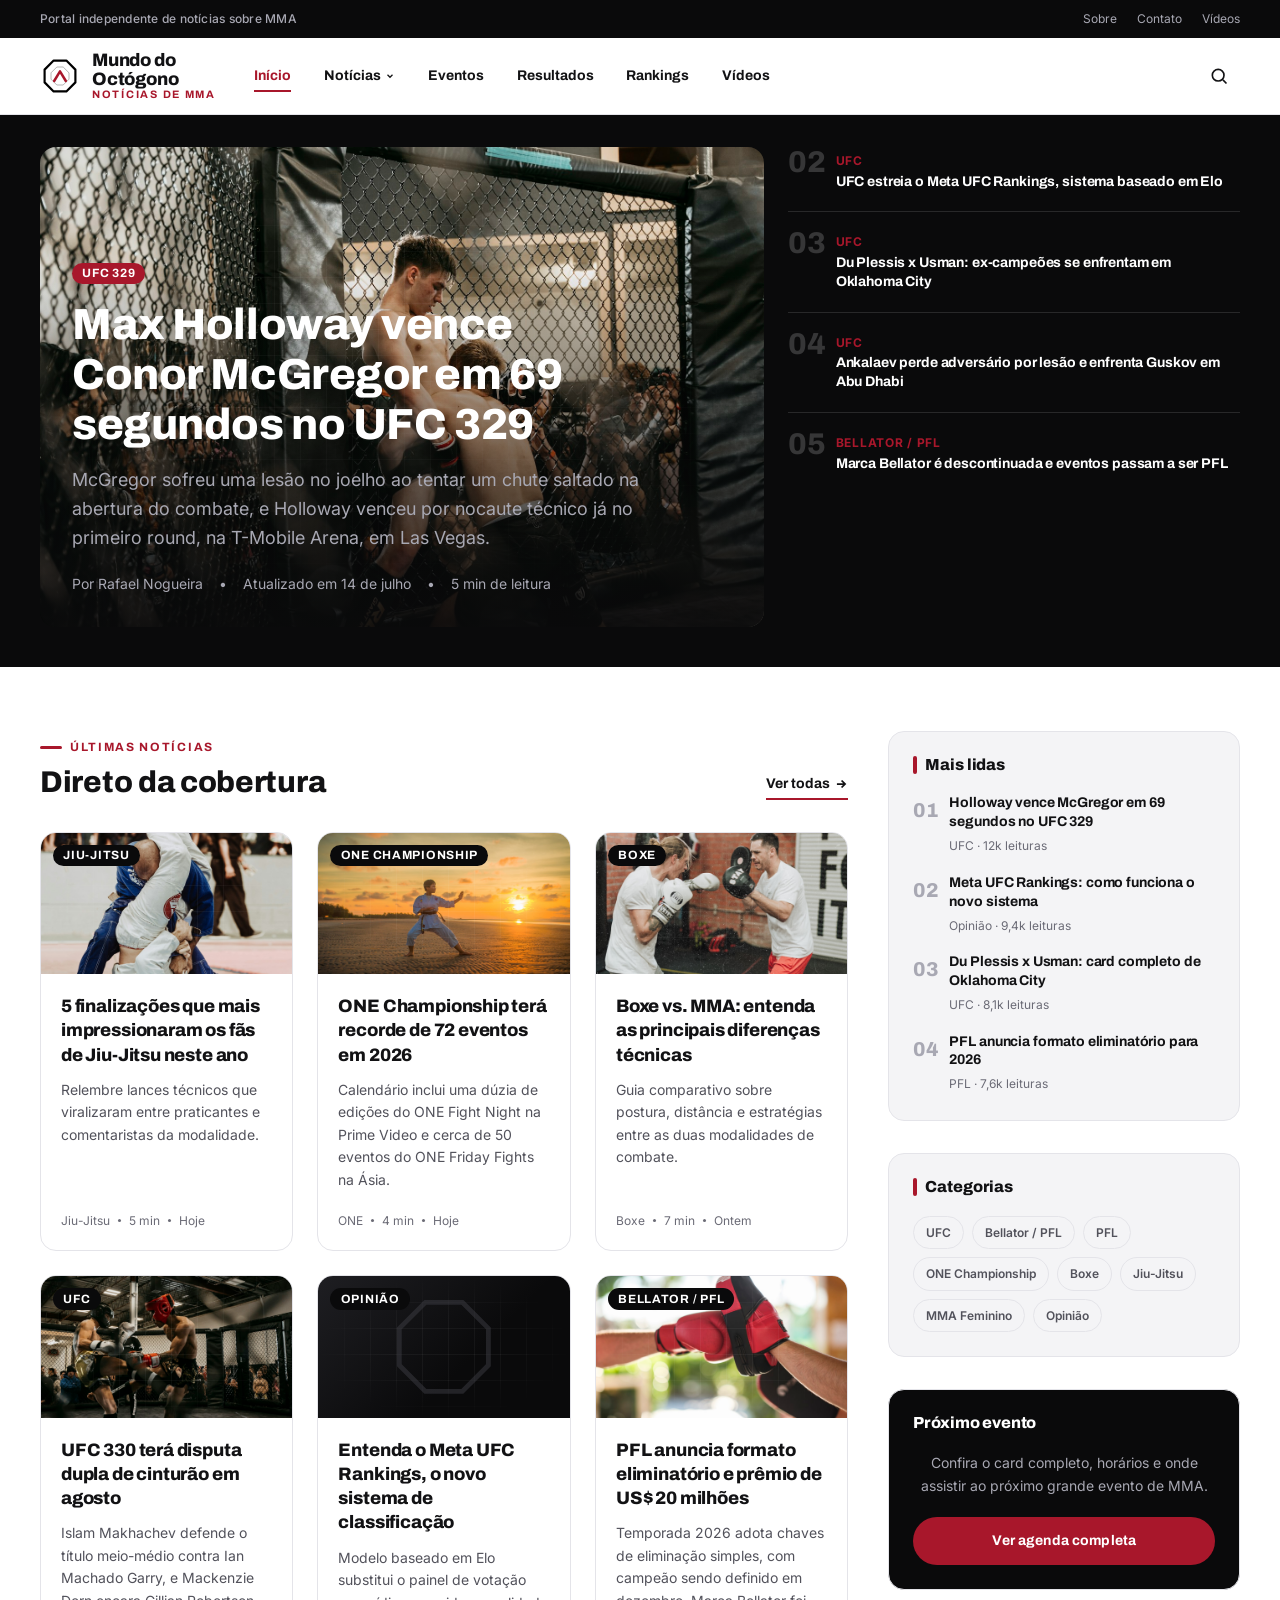
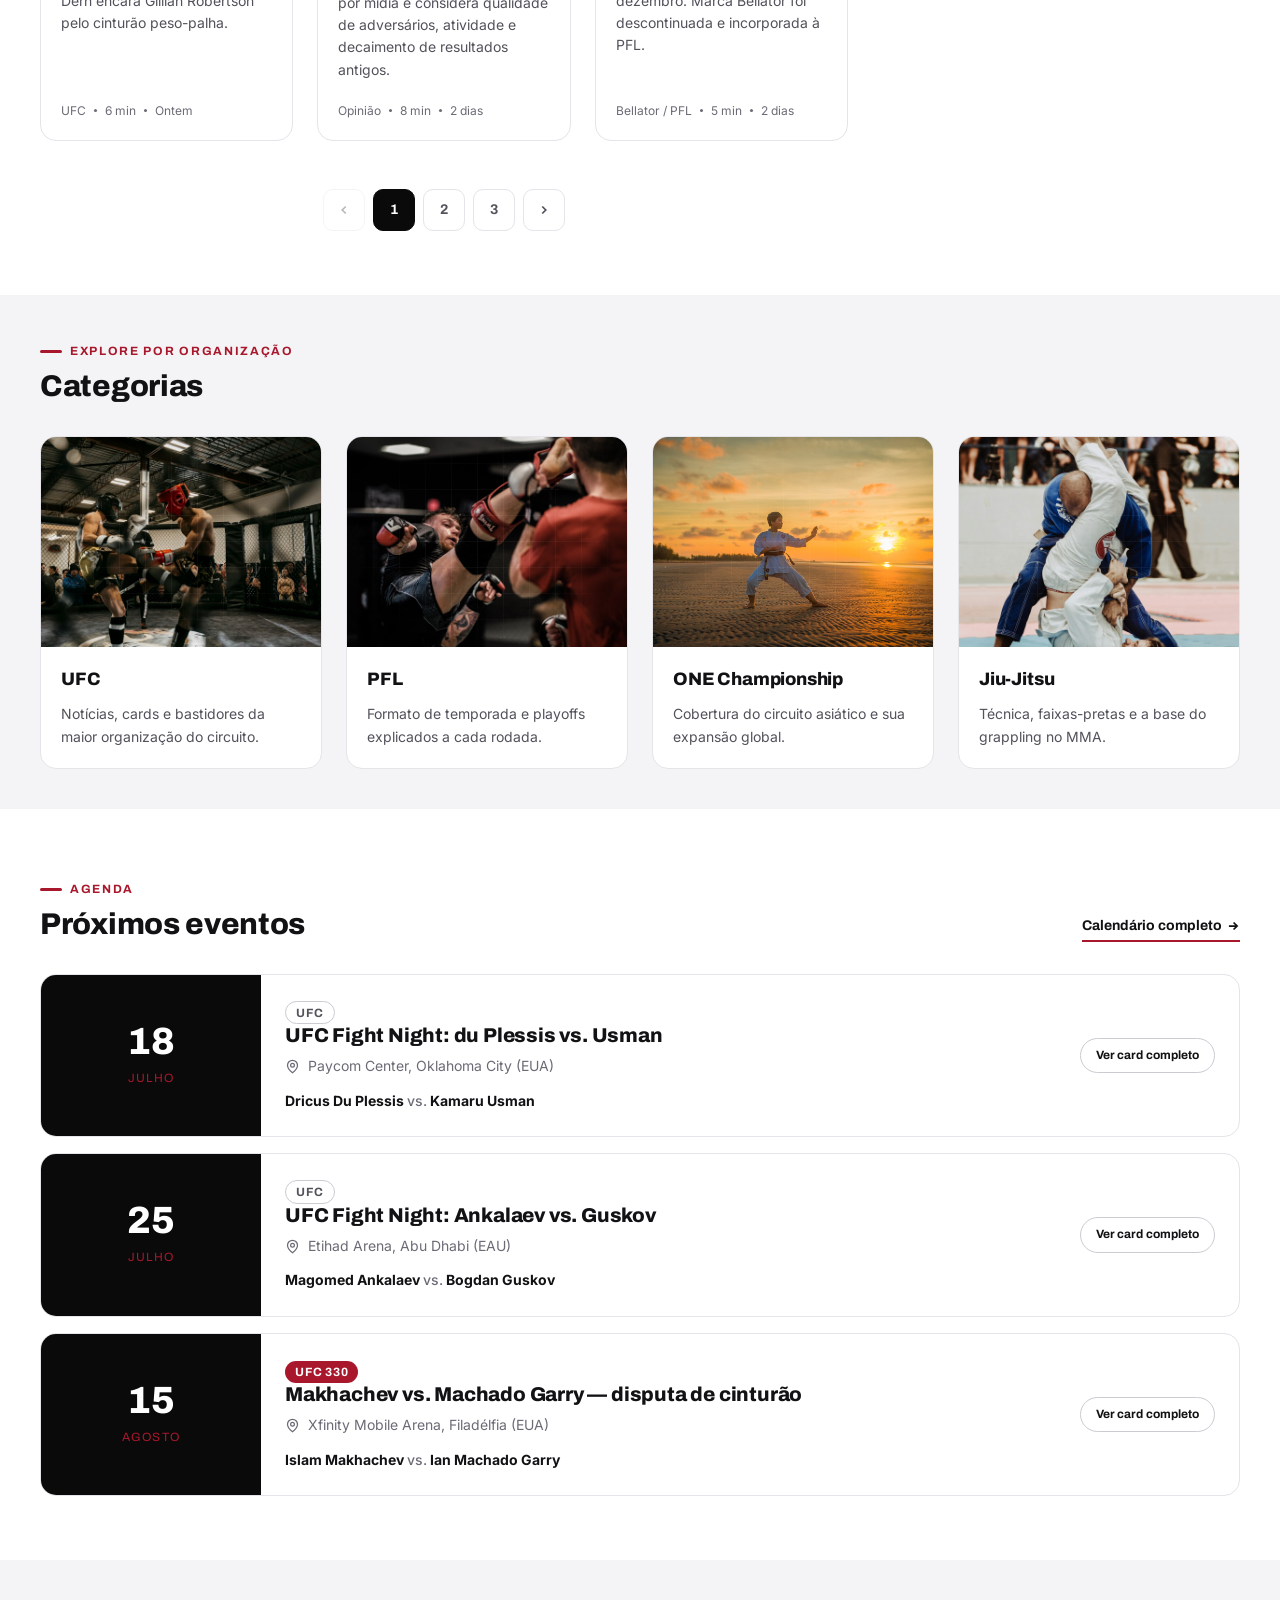
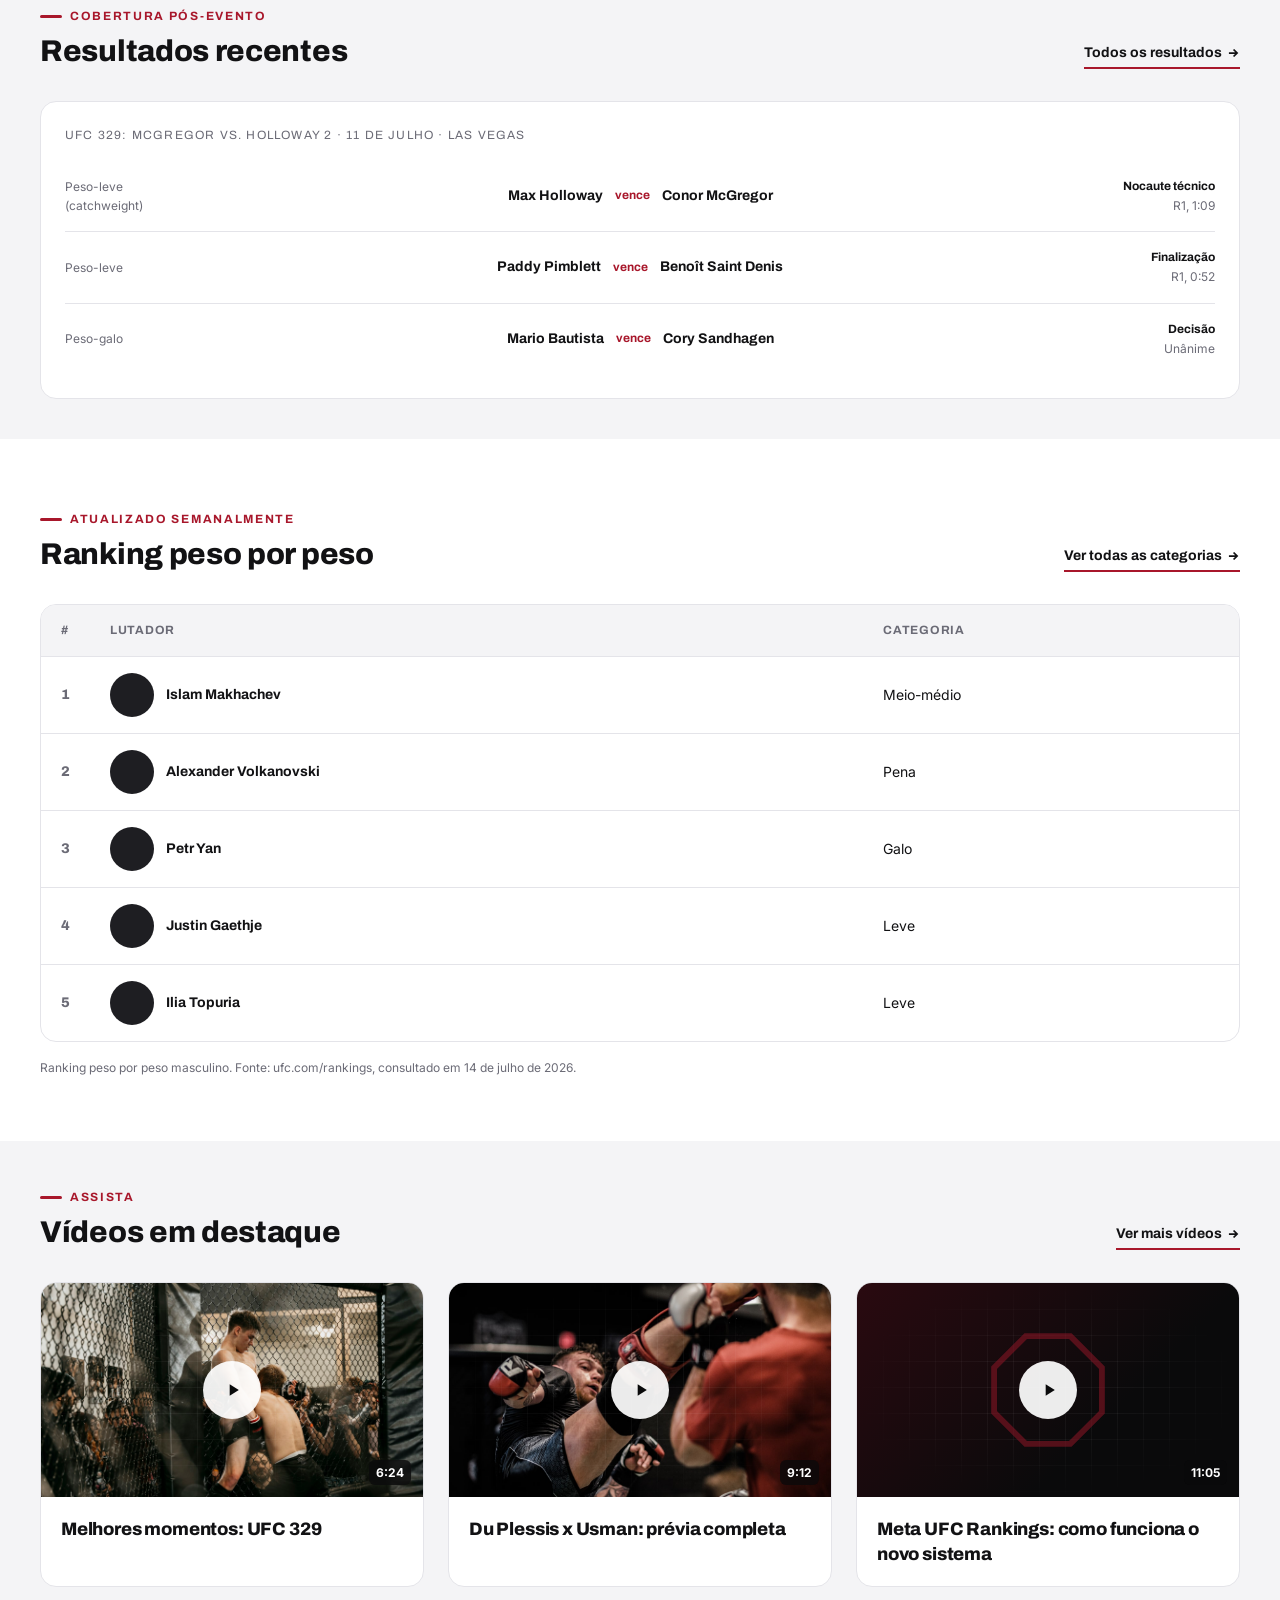
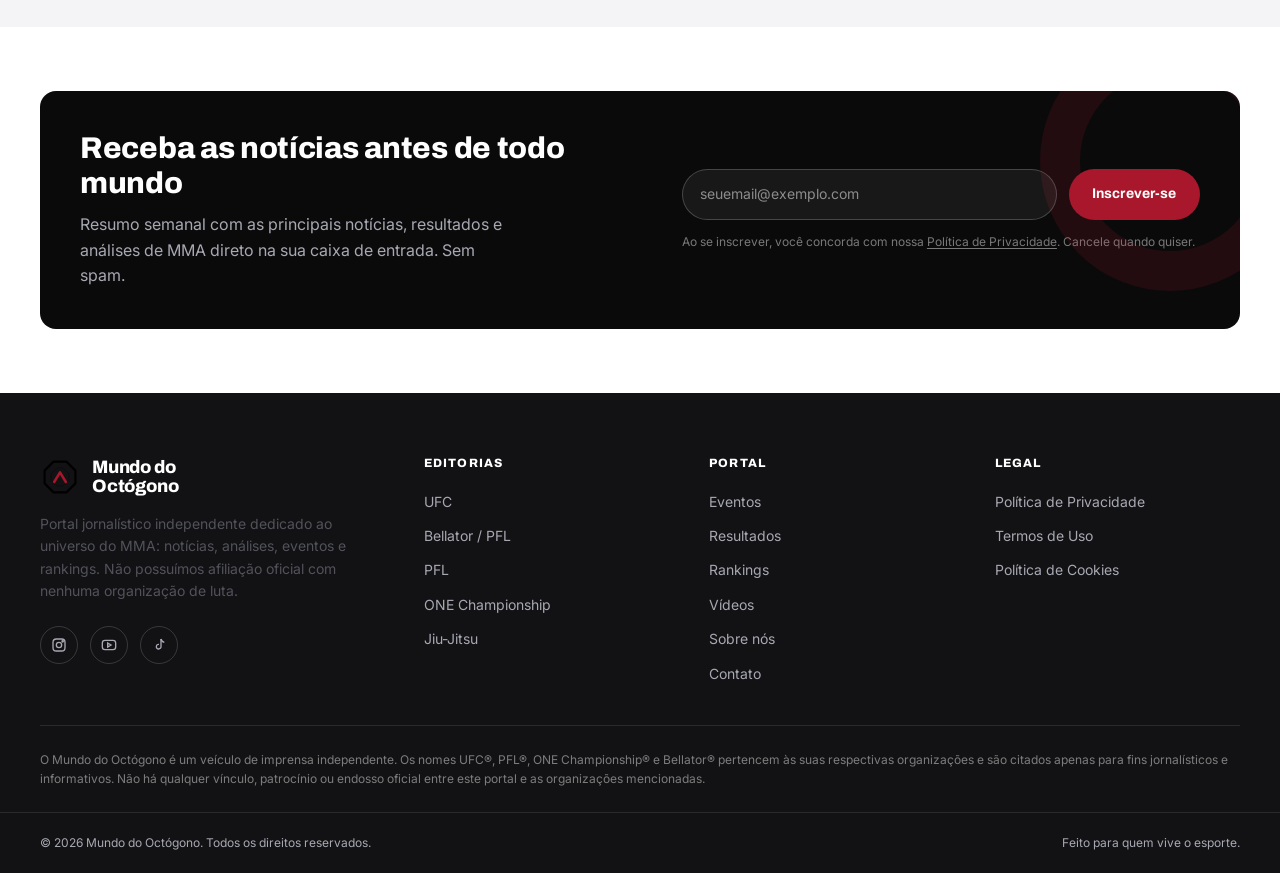
==== index.html @ e02e651d "Publica Mundo do Octogono" ====
<!DOCTYPE html>
<html lang="pt-BR">
<head>
  <meta charset="UTF-8" />
  <meta name="viewport" content="width=device-width, initial-scale=1, viewport-fit=cover" />
  <title>Mundo do Octógono — Notícias, Eventos e Rankings de MMA</title>
  <meta name="description" content="Portal independente de notícias sobre MMA: coberturas, análises, eventos, resultados e rankings do UFC, Bellator, PFL, ONE Championship e mais. Sem afiliação oficial." />
  <link rel="canonical" href="https://mundo-do-octogono.vercel.app/" />

  <!-- Open Graph -->
  <meta property="og:type" content="website" />
  <meta property="og:site_name" content="Mundo do Octógono" />
  <meta property="og:title" content="Mundo do Octógono — Notícias, Eventos e Rankings de MMA" />
  <meta property="og:description" content="Portal independente de notícias sobre MMA: coberturas, análises, eventos, resultados e rankings. Sem afiliação oficial com organizações de luta." />
  <meta property="og:url" content="https://mundo-do-octogono.vercel.app/" />
  <meta property="og:image" content="https://mundo-do-octogono.vercel.app/assets/images/hero-mma-cage.jpg" />
  <meta property="og:locale" content="pt_BR" />

  <!-- Twitter Card -->
  <meta name="twitter:card" content="summary_large_image" />
  <meta name="twitter:title" content="Mundo do Octógono — Notícias, Eventos e Rankings de MMA" />
  <meta name="twitter:description" content="Portal independente de notícias sobre MMA. Coberturas, análises, eventos, resultados e rankings." />
  <meta name="twitter:image" content="https://mundo-do-octogono.vercel.app/assets/images/hero-mma-cage.jpg" />

  <meta name="robots" content="index, follow" />
  <meta name="theme-color" content="#0a0a0b" />
  <link rel="manifest" href="/manifest.json" />
  <link rel="icon" type="image/svg+xml" href="/assets/icons/favicon.svg" />
  <link rel="alternate" type="application/rss+xml" title="Mundo do Octógono — RSS" href="/rss.xml" />

  <!-- Performance: preconnect / preload -->
  <link rel="preconnect" href="https://fonts.googleapis.com" />
  <link rel="preconnect" href="https://fonts.gstatic.com" crossorigin />
  <link rel="preload" as="style" href="https://fonts.googleapis.com/css2?family=Archivo:wght@700;800&family=Inter:wght@400;500;600;700&display=swap" />
  <link rel="stylesheet" href="https://fonts.googleapis.com/css2?family=Archivo:wght@700;800&family=Inter:wght@400;500;600;700&display=swap" media="print" onload="this.media='all'" />
  <noscript><link rel="stylesheet" href="https://fonts.googleapis.com/css2?family=Archivo:wght@700;800&family=Inter:wght@400;500;600;700&display=swap" /></noscript>
  <link rel="preload" as="image" href="/assets/icons/logo.svg" />
  <link rel="stylesheet" href="/assets/css/main.css" />

  <!-- JSON-LD: Organization -->
  <script type="application/ld+json">
  {
    "@context": "https://schema.org",
    "@type": "Organization",
    "name": "Mundo do Octógono",
    "url": "https://mundo-do-octogono.vercel.app/",
    "logo": "https://mundo-do-octogono.vercel.app/assets/icons/favicon.svg",
    "sameAs": [
      "https://www.instagram.com/",
      "https://www.youtube.com/",
      "https://www.tiktok.com/"
    ],
    "description": "Portal jornalístico independente dedicado a notícias, análises e estatísticas de MMA. Não possui afiliação oficial com UFC, PFL, ONE Championship, Bellator ou outras organizações."
  }
  </script>

  <!-- JSON-LD: WebSite + SearchAction -->
  <script type="application/ld+json">
  {
    "@context": "https://schema.org",
    "@type": "WebSite",
    "name": "Mundo do Octógono",
    "url": "https://mundo-do-octogono.vercel.app/",
    "potentialAction": {
      "@type": "SearchAction",
      "target": "https://mundo-do-octogono.vercel.app/pages/categoria.html?q={search_term_string}",
      "query-input": "required name=search_term_string"
    }
  }
  </script>

  <!-- ====================================================================
       ÁREA DE MARKETING / MENSURAÇÃO — estrutura preparada, sem IDs.
       Descomente e insira o ID correspondente antes de publicar campanhas.
       Ver README.md → seção "Marketing e Mensuração" para instruções.
       ==================================================================== -->

  <!-- Google Tag Manager (inserir o mais alto possível no <head>)
  <script>
    (function (w, d, s, l, i) {
      w[l] = w[l] || [];
      w[l].push({ "gtm.start": new Date().getTime(), event: "gtm.js" });
      var f = d.getElementsByTagName(s)[0], j = d.createElement(s), dl = l != "dataLayer" ? "&l=" + l : "";
      j.async = true;
      j.src = "https://www.googletagmanager.com/gtm.js?id=" + i + dl;
      f.parentNode.insertBefore(j, f);
    })(window, document, "script", "dataLayer", "GTM-XXXXXXX");
  </script>
  -->

  <!-- Google Analytics 4 (gtag.js)
  <script async src="https://www.googletagmanager.com/gtag/js?id=G-XXXXXXXXXX"></script>
  <script>
    window.dataLayer = window.dataLayer || [];
    function gtag() { dataLayer.push(arguments); }
    gtag("js", new Date());
    gtag("config", "G-XXXXXXXXXX");
  </script>
  -->

  <!-- Meta Pixel (Facebook/Instagram Ads)
  <script>
    !function(f,b,e,v,n,t,s){if(f.fbq)return;n=f.fbq=function(){n.callMethod?
    n.callMethod.apply(n,arguments):n.queue.push(arguments)};if(!f._fbq)f._fbq=n;
    n.push=n;n.loaded=!0;n.version='2.0';n.queue=[];t=b.createElement(e);t.async=!0;
    t.src=v;s=b.getElementsByTagName(e)[0];s.parentNode.insertBefore(t,s)}(window,
    document,'script','https://connect.facebook.net/en_US/fbevents.js');
    fbq('init', 'SEU_PIXEL_ID');
    fbq('track', 'PageView');
  </script>
  -->

  <!-- Pinterest Tag
  <script>
    !function(e){if(!window.pintrk){window.pintrk = function () {
    window.pintrk.queue.push(Array.prototype.slice.call(arguments))};var
    n=window.pintrk;n.queue=[],n.version="3.0";var
    t=document.createElement("script");t.async=!0,t.src=e;var
    r=document.getElementsByTagName("script")[0];
    r.parentNode.insertBefore(t,r)}}("https://s.pinimg.com/ct/core.js");
    pintrk('load', 'SEU_TAG_ID');
    pintrk('page');
  </script>
  -->

  <!-- Snap Pixel
  <script>
    (function(e,t,n){if(e.snaptr)return;var a=e.snaptr=function()
    {a.handleRequest?a.handleRequest.apply(a,arguments):a.queue.push(arguments)};
    a.queue=[];var s='script';var r=t.createElement(s);r.async=!0;
    r.src=n;var u=t.getElementsByTagName(s)[0];
    u.parentNode.insertBefore(r,u);})(window,document,
    'https://sc-static.net/scevent.min.js');
    snaptr('init', 'SEU_PIXEL_ID');
    snaptr('track', 'PAGE_VIEW');
  </script>
  -->

  <!-- Microsoft Clarity
  <script>
    (function(c,l,a,r,i,t,y){
      c[a]=c[a]||function(){(c[a].q=c[a].q||[]).push(arguments)};
      t=l.createElement(r);t.async=1;t.src="https://www.clarity.ms/tag/"+i;
      y=l.getElementsByTagName(r)[0];y.parentNode.insertBefore(t,y);
    })(window, document, "clarity", "script", "SEU_CLARITY_ID");
  </script>
  -->

  <!-- UTMify (captura e persistência de UTMs entre páginas/checkout)
  <script src="https://cdn.utmify.com.br/scripts/utms/latest.js" data-utmify-prevent-xcod-sck async defer></script>
  -->
</head>
<body>
  <!-- Google Tag Manager (noscript) — inserir logo após a abertura do <body>
  <noscript><iframe src="https://www.googletagmanager.com/ns.html?id=GTM-XXXXXXX"
  height="0" width="0" style="display:none;visibility:hidden"></iframe></noscript>
  -->
  <a href="#conteudo-principal" class="skip-link">Pular para o conteúdo</a>

  <!-- =================== HEADER =================== -->
  <header>
    <div class="topbar">
      <div class="container topbar-inner">
        <span class="topbar-date" data-current-date>Portal independente de notícias sobre MMA</span>
        <nav class="topbar-links" aria-label="Links institucionais">
          <a href="/pages/sobre.html">Sobre</a>
          <a href="/pages/contato.html">Contato</a>
          <a href="/pages/videos.html">Vídeos</a>
        </nav>
      </div>
    </div>

    <div class="navbar">
      <div class="container navbar-inner">
        <a href="/" class="brand" aria-label="Mundo do Octógono — página inicial">
          <img src="/assets/icons/logo.svg" alt="" class="brand-logo" width="40" height="40" />
          <span class="brand-name">Mundo do<br />Octógono<span>Notícias de MMA</span></span>
        </a>

        <nav id="nav-primary" class="nav-primary" aria-label="Navegação principal">
          <div class="nav-item">
            <a href="/" class="nav-link" aria-current="page">Início</a>
          </div>

          <div class="nav-item">
            <button type="button" class="nav-link" aria-haspopup="true" aria-expanded="false">
              Notícias
              <svg class="chev" viewBox="0 0 24 24" fill="none" stroke="currentColor" stroke-width="3"><path d="m6 9 6 6 6-6"/></svg>
            </button>
            <div class="mega-menu" role="menu">
              <span class="mega-menu-title">Organizações</span>
              <a href="/pages/categoria.html?cat=ufc" role="menuitem">UFC</a>
              <a href="/pages/categoria.html?cat=bellator" role="menuitem">Bellator / PFL</a>
              <a href="/pages/categoria.html?cat=pfl" role="menuitem">PFL</a>
              <a href="/pages/categoria.html?cat=one" role="menuitem">ONE Championship</a>
              <a href="/pages/categoria.html?cat=boxe" role="menuitem">Boxe</a>
              <a href="/pages/categoria.html?cat=jiujitsu" role="menuitem">Jiu-Jitsu</a>
              <a href="/pages/categoria.html?cat=entrevistas" role="menuitem">Entrevistas</a>
              <a href="/pages/categoria.html?cat=opiniao" role="menuitem">Opinião &amp; Análise</a>
              <a href="/pages/categoria.html?cat=feminino" role="menuitem">MMA Feminino</a>
            </div>
          </div>

          <div class="nav-item">
            <a href="/pages/eventos.html" class="nav-link">Eventos</a>
          </div>
          <div class="nav-item">
            <a href="/pages/resultados.html" class="nav-link">Resultados</a>
          </div>
          <div class="nav-item">
            <a href="/pages/rankings.html" class="nav-link">Rankings</a>
          </div>
          <div class="nav-item">
            <a href="/pages/videos.html" class="nav-link">Vídeos</a>
          </div>
          <div class="nav-item hide-desktop">
            <a href="/pages/sobre.html" class="nav-link">Sobre</a>
          </div>
          <div class="nav-item hide-desktop">
            <a href="/pages/contato.html" class="nav-link">Contato</a>
          </div>
        </nav>

        <div class="nav-actions">
          <button type="button" class="icon-btn" data-open-modal="searchModal" aria-label="Abrir busca">
            <svg viewBox="0 0 24 24" fill="none" stroke="currentColor" stroke-width="2"><circle cx="11" cy="11" r="7"/><path d="m21 21-4.3-4.3"/></svg>
          </button>
          <button type="button" class="nav-toggle" aria-label="Abrir menu" aria-expanded="false" aria-controls="nav-primary">
            <span></span><span></span><span></span>
          </button>
        </div>
      </div>
    </div>
  </header>

  <main id="conteudo-principal">
    <!-- =================== HERO =================== -->
    <section class="hero" aria-label="Destaques">
      <div class="container hero-grid">
        <article class="hero-main">
          <div class="media-frame ratio-16-9 tone-red">
            <img src="/assets/images/hero-mma-cage.jpg" alt="Lutadores em ação dentro do octógono durante uma luta de MMA" loading="eager" width="1600" height="1067" />
          </div>
          <div class="hero-content">
            <span class="badge badge-accent">UFC 329</span>
            <h1 class="hero-title">
              <a href="/pages/noticia.html">Max Holloway vence Conor McGregor em 69 segundos no UFC 329</a>
            </h1>
            <p class="hero-excerpt">McGregor sofreu uma lesão no joelho ao tentar um chute saltado na abertura do combate, e Holloway venceu por nocaute técnico já no primeiro round, na T-Mobile Arena, em Las Vegas.</p>
            <div class="hero-meta">
              <span>Por Rafael Nogueira</span>
              <span aria-hidden="true">•</span>
              <span>Atualizado em 14 de julho</span>
              <span aria-hidden="true">•</span>
              <span>5 min de leitura</span>
            </div>
          </div>
        </article>

        <aside class="hero-side" aria-label="Mais notícias em destaque">
          <div class="hero-side-card">
            <span class="hero-side-number">02</span>
            <div>
              <span class="hero-side-cat">UFC</span>
              <h2 class="hero-side-title"><a href="/pages/rankings.html">UFC estreia o Meta UFC Rankings, sistema baseado em Elo</a></h2>
            </div>
          </div>
          <div class="hero-side-card">
            <span class="hero-side-number">03</span>
            <div>
              <span class="hero-side-cat">UFC</span>
              <h2 class="hero-side-title"><a href="/pages/eventos.html">Du Plessis x Usman: ex-campeões se enfrentam em Oklahoma City</a></h2>
            </div>
          </div>
          <div class="hero-side-card">
            <span class="hero-side-number">04</span>
            <div>
              <span class="hero-side-cat">UFC</span>
              <h2 class="hero-side-title"><a href="/pages/eventos.html">Ankalaev perde adversário por lesão e enfrenta Guskov em Abu Dhabi</a></h2>
            </div>
          </div>
          <div class="hero-side-card">
            <span class="hero-side-number">05</span>
            <div>
              <span class="hero-side-cat">Bellator / PFL</span>
              <h2 class="hero-side-title"><a href="/pages/categoria.html?cat=bellator">Marca Bellator é descontinuada e eventos passam a ser PFL</a></h2>
            </div>
          </div>
        </aside>
      </div>
    </section>

    <!-- =================== GRID DE NOTÍCIAS + SIDEBAR =================== -->
    <section class="section">
      <div class="container">
        <div class="layout-with-sidebar">
          <div>
            <div class="section-head">
              <div>
                <span class="section-eyebrow">Últimas notícias</span>
                <h2 class="section-title">Direto da cobertura</h2>
              </div>
              <a href="/pages/categoria.html" class="section-link">
                Ver todas
                <svg width="14" height="14" viewBox="0 0 24 24" fill="none" stroke="currentColor" stroke-width="3"><path d="M5 12h14M13 6l6 6-6 6"/></svg>
              </a>
            </div>

            <div class="grid grid-cols-3">
              <article class="card" data-category="jiujitsu">
                <div class="card-media">
                  <span class="badge badge-dark">Jiu-Jitsu</span>
                  <div class="media-frame ratio-16-9">
                    <img src="/assets/images/jiujitsu-grappling-1.jpg" alt="Atletas disputam posição durante luta de Jiu-Jitsu" loading="lazy" width="800" height="450" />
                  </div>
                </div>
                <div class="card-body">
                  <h3 class="card-title"><a href="/pages/noticia.html">5 finalizações que mais impressionaram os fãs de Jiu-Jitsu neste ano</a></h3>
                  <p class="card-excerpt">Relembre lances técnicos que viralizaram entre praticantes e comentaristas da modalidade.</p>
                  <div class="card-meta">
                    <span>Jiu-Jitsu</span><span class="dot"></span><span>5 min</span><span class="dot"></span><span>Hoje</span>
                  </div>
                </div>
              </article>

              <article class="card" data-category="one">
                <div class="card-media">
                  <span class="badge badge-dark">ONE Championship</span>
                  <div class="media-frame ratio-16-9 tone-red">
                    <img src="/assets/images/martial-arts-action.jpg" alt="Atleta pratica artes marciais ao ar livre" loading="lazy" width="800" height="450" />
                  </div>
                </div>
                <div class="card-body">
                  <h3 class="card-title"><a href="/pages/categoria.html?cat=one">ONE Championship terá recorde de 72 eventos em 2026</a></h3>
                  <p class="card-excerpt">Calendário inclui uma dúzia de edições do ONE Fight Night na Prime Video e cerca de 50 eventos do ONE Friday Fights na Ásia.</p>
                  <div class="card-meta">
                    <span>ONE</span><span class="dot"></span><span>4 min</span><span class="dot"></span><span>Hoje</span>
                  </div>
                </div>
              </article>

              <article class="card" data-category="boxe">
                <div class="card-media">
                  <span class="badge badge-dark">Boxe</span>
                  <div class="media-frame ratio-16-9">
                    <img src="/assets/images/boxing-sparring-gym.jpg" alt="Lutadores treinando boxe em academia" loading="lazy" width="800" height="450" />
                  </div>
                </div>
                <div class="card-body">
                  <h3 class="card-title"><a href="/pages/noticia.html">Boxe vs. MMA: entenda as principais diferenças técnicas</a></h3>
                  <p class="card-excerpt">Guia comparativo sobre postura, distância e estratégias entre as duas modalidades de combate.</p>
                  <div class="card-meta">
                    <span>Boxe</span><span class="dot"></span><span>7 min</span><span class="dot"></span><span>Ontem</span>
                  </div>
                </div>
              </article>

              <article class="card" data-category="ufc">
                <div class="card-media">
                  <span class="badge badge-dark">UFC</span>
                  <div class="media-frame ratio-16-9 tone-red">
                    <img src="/assets/images/mma-wrestling-ring.jpg" alt="Lutadores trocam golpes em combate de MMA dentro do octógono" loading="lazy" width="800" height="450" />
                  </div>
                </div>
                <div class="card-body">
                  <h3 class="card-title"><a href="/pages/eventos.html">UFC 330 terá disputa dupla de cinturão em agosto</a></h3>
                  <p class="card-excerpt">Islam Makhachev defende o título meio-médio contra Ian Machado Garry, e Mackenzie Dern encara Gillian Robertson pelo cinturão peso-palha.</p>
                  <div class="card-meta">
                    <span>UFC</span><span class="dot"></span><span>6 min</span><span class="dot"></span><span>Ontem</span>
                  </div>
                </div>
              </article>

              <article class="card" data-category="opiniao">
                <div class="card-media">
                  <span class="badge badge-dark">Opinião</span>
                  <div class="media-frame ratio-16-9">
                    <svg class="octagon-mark" viewBox="0 0 48 48" fill="none" aria-hidden="true"><path d="M31.65 5.52 L42.48 16.35 L42.48 31.65 L31.65 42.48 L16.35 42.48 L5.52 31.65 L5.52 16.35 L16.35 5.52 Z" stroke="currentColor" stroke-width="2"/></svg>
                  </div>
                </div>
                <div class="card-body">
                  <h3 class="card-title"><a href="/pages/rankings.html">Entenda o Meta UFC Rankings, o novo sistema de classificação</a></h3>
                  <p class="card-excerpt">Modelo baseado em Elo substitui o painel de votação por mídia e considera qualidade de adversários, atividade e decaimento de resultados antigos.</p>
                  <div class="card-meta">
                    <span>Opinião</span><span class="dot"></span><span>8 min</span><span class="dot"></span><span>2 dias</span>
                  </div>
                </div>
              </article>

              <article class="card" data-category="bellator">
                <div class="card-media">
                  <span class="badge badge-dark">Bellator / PFL</span>
                  <div class="media-frame ratio-16-9 tone-red">
                    <img src="/assets/images/boxing-glove-red.jpg" alt="Luva de combate em primeiro plano durante treino" loading="lazy" width="800" height="450" />
                  </div>
                </div>
                <div class="card-body">
                  <h3 class="card-title"><a href="/pages/categoria.html?cat=bellator">PFL anuncia formato eliminatório e prêmio de US$ 20 milhões</a></h3>
                  <p class="card-excerpt">Temporada 2026 adota chaves de eliminação simples, com campeão sendo definido em dezembro. Marca Bellator foi descontinuada e incorporada à PFL.</p>
                  <div class="card-meta">
                    <span>Bellator / PFL</span><span class="dot"></span><span>5 min</span><span class="dot"></span><span>2 dias</span>
                  </div>
                </div>
              </article>
            </div>

            <nav class="pagination" aria-label="Paginação de notícias">
              <button class="page-btn" disabled aria-label="Página anterior">
                <svg width="14" height="14" viewBox="0 0 24 24" fill="none" stroke="currentColor" stroke-width="3"><path d="M15 6l-6 6 6 6"/></svg>
              </button>
              <button class="page-btn" aria-current="page">1</button>
              <a class="page-btn" href="/pages/categoria.html">2</a>
              <a class="page-btn" href="/pages/categoria.html">3</a>
              <a class="page-btn" href="/pages/categoria.html" aria-label="Próxima página">
                <svg width="14" height="14" viewBox="0 0 24 24" fill="none" stroke="currentColor" stroke-width="3"><path d="M9 6l6 6-6 6"/></svg>
              </a>
            </nav>
          </div>

          <!-- =================== SIDEBAR =================== -->
          <aside class="sidebar" aria-label="Conteúdo relacionado">
            <div class="widget">
              <h2 class="widget-title">Mais lidas</h2>
              <ol class="widget-list">
                <li class="widget-item">
                  <span class="widget-rank">01</span>
                  <div>
                    <h3 class="widget-item-title"><a href="/pages/noticia.html">Holloway vence McGregor em 69 segundos no UFC 329</a></h3>
                    <span class="widget-item-meta">UFC · 12k leituras</span>
                  </div>
                </li>
                <li class="widget-item">
                  <span class="widget-rank">02</span>
                  <div>
                    <h3 class="widget-item-title"><a href="/pages/rankings.html">Meta UFC Rankings: como funciona o novo sistema</a></h3>
                    <span class="widget-item-meta">Opinião · 9,4k leituras</span>
                  </div>
                </li>
                <li class="widget-item">
                  <span class="widget-rank">03</span>
                  <div>
                    <h3 class="widget-item-title"><a href="/pages/eventos.html">Du Plessis x Usman: card completo de Oklahoma City</a></h3>
                    <span class="widget-item-meta">UFC · 8,1k leituras</span>
                  </div>
                </li>
                <li class="widget-item">
                  <span class="widget-rank">04</span>
                  <div>
                    <h3 class="widget-item-title"><a href="/pages/categoria.html?cat=bellator">PFL anuncia formato eliminatório para 2026</a></h3>
                    <span class="widget-item-meta">PFL · 7,6k leituras</span>
                  </div>
                </li>
              </ol>
            </div>

            <div class="widget">
              <h2 class="widget-title">Categorias</h2>
              <div class="widget-tags">
                <a class="tag-pill" href="/pages/categoria.html?cat=ufc">UFC</a>
                <a class="tag-pill" href="/pages/categoria.html?cat=bellator">Bellator / PFL</a>
                <a class="tag-pill" href="/pages/categoria.html?cat=pfl">PFL</a>
                <a class="tag-pill" href="/pages/categoria.html?cat=one">ONE Championship</a>
                <a class="tag-pill" href="/pages/categoria.html?cat=boxe">Boxe</a>
                <a class="tag-pill" href="/pages/categoria.html?cat=jiujitsu">Jiu-Jitsu</a>
                <a class="tag-pill" href="/pages/categoria.html?cat=feminino">MMA Feminino</a>
                <a class="tag-pill" href="/pages/categoria.html?cat=opiniao">Opinião</a>
              </div>
            </div>

            <div class="widget widget-cta">
              <h2 class="widget-title">Próximo evento</h2>
              <p>Confira o card completo, horários e onde assistir ao próximo grande evento de MMA.</p>
              <a href="/pages/eventos.html" class="btn btn-accent btn-block">Ver agenda completa</a>
            </div>
          </aside>
        </div>
      </div>
    </section>

    <!-- =================== CATEGORIAS EM DESTAQUE =================== -->
    <section class="section section--tight" style="background:var(--bg-subtle);" aria-label="Categorias">
      <div class="container">
        <div class="section-head">
          <div>
            <span class="section-eyebrow">Explore por organização</span>
            <h2 class="section-title">Categorias</h2>
          </div>
        </div>
        <div class="grid grid-cols-4">
          <a class="card" href="/pages/categoria.html?cat=ufc" style="text-decoration:none;">
            <div class="card-media">
              <div class="media-frame ratio-4-3 tone-red">
                <img src="/assets/images/mma-wrestling-ring.jpg" alt="Lutadores trocam golpes em combate de MMA dentro do octógono" loading="lazy" width="600" height="450" />
              </div>
            </div>
            <div class="card-body">
              <h3 class="card-title">UFC</h3>
              <p class="card-excerpt">Notícias, cards e bastidores da maior organização do circuito.</p>
            </div>
          </a>
          <a class="card" href="/pages/categoria.html?cat=pfl" style="text-decoration:none;">
            <div class="card-media">
              <div class="media-frame ratio-4-3">
                <img src="/assets/images/mma-gloves-action.jpg" alt="Golpe de MMA com luvas em primeiro plano durante treino" loading="lazy" width="600" height="450" />
              </div>
            </div>
            <div class="card-body">
              <h3 class="card-title">PFL</h3>
              <p class="card-excerpt">Formato de temporada e playoffs explicados a cada rodada.</p>
            </div>
          </a>
          <a class="card" href="/pages/categoria.html?cat=one" style="text-decoration:none;">
            <div class="card-media">
              <div class="media-frame ratio-4-3 tone-red">
                <img src="/assets/images/martial-arts-action.jpg" alt="Atleta pratica artes marciais ao ar livre" loading="lazy" width="600" height="450" />
              </div>
            </div>
            <div class="card-body">
              <h3 class="card-title">ONE Championship</h3>
              <p class="card-excerpt">Cobertura do circuito asiático e sua expansão global.</p>
            </div>
          </a>
          <a class="card" href="/pages/categoria.html?cat=jiujitsu" style="text-decoration:none;">
            <div class="card-media">
              <div class="media-frame ratio-4-3">
                <img src="/assets/images/jiujitsu-grappling-1.jpg" alt="Atletas disputam posição durante luta de Jiu-Jitsu" loading="lazy" width="600" height="450" />
              </div>
            </div>
            <div class="card-body">
              <h3 class="card-title">Jiu-Jitsu</h3>
              <p class="card-excerpt">Técnica, faixas-pretas e a base do grappling no MMA.</p>
            </div>
          </a>
        </div>
      </div>
    </section>

    <!-- =================== PRÓXIMOS EVENTOS =================== -->
    <section class="section" aria-label="Próximos eventos">
      <div class="container">
        <div class="section-head">
          <div>
            <span class="section-eyebrow">Agenda</span>
            <h2 class="section-title">Próximos eventos</h2>
          </div>
          <a href="/pages/eventos.html" class="section-link">
            Calendário completo
            <svg width="14" height="14" viewBox="0 0 24 24" fill="none" stroke="currentColor" stroke-width="3"><path d="M5 12h14M13 6l6 6-6 6"/></svg>
          </a>
        </div>

        <div style="display:flex; flex-direction:column; gap:var(--space-4);">
          <div class="event-card">
            <div class="event-date-block">
              <span class="day">18</span>
              <span class="month">Julho</span>
            </div>
            <div class="event-info">
              <span class="badge badge-outline">UFC</span>
              <h3 class="event-name">UFC Fight Night: du Plessis vs. Usman</h3>
              <span class="event-location">
                <svg viewBox="0 0 24 24" fill="none" stroke="currentColor" stroke-width="2"><path d="M20 10c0 6-8 12-8 12s-8-6-8-12a8 8 0 0 1 16 0Z"/><circle cx="12" cy="10" r="3"/></svg>
                Paycom Center, Oklahoma City (EUA)
              </span>
              <p class="event-main-fight">Dricus Du Plessis <span>vs.</span> Kamaru Usman</p>
            </div>
            <div class="event-cta">
              <a href="/pages/eventos.html" class="btn btn-outline btn-sm">Ver card completo</a>
            </div>
          </div>

          <div class="event-card">
            <div class="event-date-block">
              <span class="day">25</span>
              <span class="month">Julho</span>
            </div>
            <div class="event-info">
              <span class="badge badge-outline">UFC</span>
              <h3 class="event-name">UFC Fight Night: Ankalaev vs. Guskov</h3>
              <span class="event-location">
                <svg viewBox="0 0 24 24" fill="none" stroke="currentColor" stroke-width="2"><path d="M20 10c0 6-8 12-8 12s-8-6-8-12a8 8 0 0 1 16 0Z"/><circle cx="12" cy="10" r="3"/></svg>
                Etihad Arena, Abu Dhabi (EAU)
              </span>
              <p class="event-main-fight">Magomed Ankalaev <span>vs.</span> Bogdan Guskov</p>
            </div>
            <div class="event-cta">
              <a href="/pages/eventos.html" class="btn btn-outline btn-sm">Ver card completo</a>
            </div>
          </div>

          <div class="event-card">
            <div class="event-date-block">
              <span class="day">15</span>
              <span class="month">Agosto</span>
            </div>
            <div class="event-info">
              <span class="badge badge-accent">UFC 330</span>
              <h3 class="event-name">Makhachev vs. Machado Garry — disputa de cinturão</h3>
              <span class="event-location">
                <svg viewBox="0 0 24 24" fill="none" stroke="currentColor" stroke-width="2"><path d="M20 10c0 6-8 12-8 12s-8-6-8-12a8 8 0 0 1 16 0Z"/><circle cx="12" cy="10" r="3"/></svg>
                Xfinity Mobile Arena, Filadélfia (EUA)
              </span>
              <p class="event-main-fight">Islam Makhachev <span>vs.</span> Ian Machado Garry</p>
            </div>
            <div class="event-cta">
              <a href="/pages/eventos.html" class="btn btn-outline btn-sm">Ver card completo</a>
            </div>
          </div>
        </div>
      </div>
    </section>

    <!-- =================== RESULTADOS RECENTES =================== -->
    <section class="section section--tight" style="background:var(--bg-subtle);" aria-label="Resultados recentes">
      <div class="container">
        <div class="section-head">
          <div>
            <span class="section-eyebrow">Cobertura pós-evento</span>
            <h2 class="section-title">Resultados recentes</h2>
          </div>
          <a href="/pages/resultados.html" class="section-link">
            Todos os resultados
            <svg width="14" height="14" viewBox="0 0 24 24" fill="none" stroke="currentColor" stroke-width="3"><path d="M5 12h14M13 6l6 6-6 6"/></svg>
          </a>
        </div>

        <div class="card" style="padding:var(--space-6);">
          <div class="card-slate-title" style="border:none; padding:0; margin:0 0 var(--space-4);">UFC 329: McGregor vs. Holloway 2 · 11 de julho · Las Vegas</div>
          <div class="fight-row">
            <span class="fight-weight">Peso-leve (catchweight)</span>
            <span class="fight-fighters">Max Holloway <span class="vs">vence</span> Conor McGregor</span>
            <span class="fight-result"><strong>Nocaute técnico</strong>R1, 1:09</span>
          </div>
          <div class="fight-row">
            <span class="fight-weight">Peso-leve</span>
            <span class="fight-fighters">Paddy Pimblett <span class="vs">vence</span> Benoît Saint Denis</span>
            <span class="fight-result"><strong>Finalização</strong>R1, 0:52</span>
          </div>
          <div class="fight-row">
            <span class="fight-weight">Peso-galo</span>
            <span class="fight-fighters">Mario Bautista <span class="vs">vence</span> Cory Sandhagen</span>
            <span class="fight-result"><strong>Decisão</strong>Unânime</span>
          </div>
        </div>
      </div>
    </section>

    <!-- =================== RANKING =================== -->
    <section class="section" aria-label="Ranking peso por peso">
      <div class="container">
        <div class="section-head">
          <div>
            <span class="section-eyebrow">Atualizado semanalmente</span>
            <h2 class="section-title">Ranking peso por peso</h2>
          </div>
          <a href="/pages/rankings.html" class="section-link">
            Ver todas as categorias
            <svg width="14" height="14" viewBox="0 0 24 24" fill="none" stroke="currentColor" stroke-width="3"><path d="M5 12h14M13 6l6 6-6 6"/></svg>
          </a>
        </div>

        <div style="overflow-x:auto;">
        <table class="rank-table">
          <thead>
            <tr>
              <th>#</th>
              <th>Lutador</th>
              <th>Categoria</th>
            </tr>
          </thead>
          <tbody>
            <tr>
              <td class="rank-pos">1</td>
              <td class="rank-fighter">
                <span class="rank-fighter-photo"></span>
                <span class="rank-fighter-name">Islam Makhachev</span>
              </td>
              <td>Meio-médio</td>
            </tr>
            <tr>
              <td class="rank-pos">2</td>
              <td class="rank-fighter">
                <span class="rank-fighter-photo"></span>
                <span class="rank-fighter-name">Alexander Volkanovski</span>
              </td>
              <td>Pena</td>
            </tr>
            <tr>
              <td class="rank-pos">3</td>
              <td class="rank-fighter">
                <span class="rank-fighter-photo"></span>
                <span class="rank-fighter-name">Petr Yan</span>
              </td>
              <td>Galo</td>
            </tr>
            <tr>
              <td class="rank-pos">4</td>
              <td class="rank-fighter">
                <span class="rank-fighter-photo"></span>
                <span class="rank-fighter-name">Justin Gaethje</span>
              </td>
              <td>Leve</td>
            </tr>
            <tr>
              <td class="rank-pos">5</td>
              <td class="rank-fighter">
                <span class="rank-fighter-photo"></span>
                <span class="rank-fighter-name">Ilia Topuria</span>
              </td>
              <td>Leve</td>
            </tr>
          </tbody>
        </table>
        </div>
        <p class="rank-source" style="margin-top:var(--space-4);">Ranking peso por peso masculino. Fonte: ufc.com/rankings, consultado em 14 de julho de 2026.</p>
      </div>
    </section>

    <!-- =================== VÍDEOS =================== -->
    <section class="section section--tight" style="background:var(--bg-subtle);" aria-label="Vídeos">
      <div class="container">
        <div class="section-head">
          <div>
            <span class="section-eyebrow">Assista</span>
            <h2 class="section-title">Vídeos em destaque</h2>
          </div>
          <a href="/pages/videos.html" class="section-link">
            Ver mais vídeos
            <svg width="14" height="14" viewBox="0 0 24 24" fill="none" stroke="currentColor" stroke-width="3"><path d="M5 12h14M13 6l6 6-6 6"/></svg>
          </a>
        </div>

        <div class="grid grid-cols-3">
          <article class="card">
            <div class="card-media">
              <button type="button" class="play-button" data-video-trigger="Melhores momentos: UFC 329" aria-label="Assistir: Melhores momentos do UFC 329">
                <svg viewBox="0 0 24 24" fill="currentColor"><path d="M8 5v14l11-7z"/></svg>
              </button>
              <div class="media-frame ratio-16-9 tone-red">
                <img src="/assets/images/hero-mma-cage.jpg" alt="Lutadores em ação dentro do octógono durante uma luta de MMA" loading="lazy" width="800" height="450" />
              </div>
              <span class="duration-tag">6:24</span>
            </div>
            <div class="card-body">
              <h3 class="card-title">Melhores momentos: UFC 329</h3>
            </div>
          </article>
          <article class="card">
            <div class="card-media">
              <button type="button" class="play-button" data-video-trigger="Du Plessis x Usman: prévia completa" aria-label="Assistir: Du Plessis x Usman, prévia completa">
                <svg viewBox="0 0 24 24" fill="currentColor"><path d="M8 5v14l11-7z"/></svg>
              </button>
              <div class="media-frame ratio-16-9">
                <img src="/assets/images/mma-gloves-action.jpg" alt="Golpe de MMA com luvas em primeiro plano durante treino" loading="lazy" width="800" height="450" />
              </div>
              <span class="duration-tag">9:12</span>
            </div>
            <div class="card-body">
              <h3 class="card-title">Du Plessis x Usman: prévia completa</h3>
            </div>
          </article>
          <article class="card">
            <div class="card-media">
              <button type="button" class="play-button" data-video-trigger="Meta UFC Rankings: como funciona o novo sistema" aria-label="Assistir: Meta UFC Rankings, como funciona o novo sistema">
                <svg viewBox="0 0 24 24" fill="currentColor"><path d="M8 5v14l11-7z"/></svg>
              </button>
              <div class="media-frame ratio-16-9 tone-red">
                <svg class="octagon-mark" viewBox="0 0 48 48" fill="none" aria-hidden="true"><path d="M31.65 5.52 L42.48 16.35 L42.48 31.65 L31.65 42.48 L16.35 42.48 L5.52 31.65 L5.52 16.35 L16.35 5.52 Z" stroke="currentColor" stroke-width="2"/></svg>
              </div>
              <span class="duration-tag">11:05</span>
            </div>
            <div class="card-body">
              <h3 class="card-title">Meta UFC Rankings: como funciona o novo sistema</h3>
            </div>
          </article>
        </div>
      </div>
    </section>

    <!-- =================== NEWSLETTER =================== -->
    <section class="section">
      <div class="container">
        <div class="newsletter">
          <div>
            <h2 class="newsletter-title">Receba as notícias antes de todo mundo</h2>
            <p class="newsletter-text">Resumo semanal com as principais notícias, resultados e análises de MMA direto na sua caixa de entrada. Sem spam.</p>
          </div>
          <div>
            <form class="newsletter-form" data-newsletter-form novalidate>
              <div class="form-field">
                <label for="newsletterEmail" class="sr-only">Seu e-mail</label>
                <input type="email" id="newsletterEmail" class="input" placeholder="seuemail@exemplo.com" required autocomplete="email" />
              </div>
              <button type="submit" class="btn btn-accent">Inscrever-se</button>
            </form>
            <p class="newsletter-disclaimer">Ao se inscrever, você concorda com nossa <a href="/pages/politica-de-privacidade.html">Política de Privacidade</a>. Cancele quando quiser.</p>
          </div>
        </div>
      </div>
    </section>
  </main>

  <!-- =================== FOOTER =================== -->
  <footer class="site-footer">
    <div class="container footer-top">
      <div class="footer-brand">
        <a href="/" class="brand" aria-label="Mundo do Octógono — página inicial">
          <img src="/assets/icons/logo.svg" alt="" class="brand-logo" width="40" height="40" />
          <span class="brand-name">Mundo do<br />Octógono</span>
        </a>
        <p class="footer-about">Portal jornalístico independente dedicado ao universo do MMA: notícias, análises, eventos e rankings. Não possuímos afiliação oficial com nenhuma organização de luta.</p>
        <div class="footer-social">
          <a href="#" aria-label="Mundo do Octógono no Instagram">
            <svg viewBox="0 0 24 24" fill="none" stroke="currentColor" stroke-width="2"><rect x="3" y="3" width="18" height="18" rx="5"/><circle cx="12" cy="12" r="4"/><circle cx="17.5" cy="6.5" r="1"/></svg>
          </a>
          <a href="#" aria-label="Mundo do Octógono no YouTube">
            <svg viewBox="0 0 24 24" fill="none" stroke="currentColor" stroke-width="2"><rect x="2" y="5" width="20" height="14" rx="4"/><path d="m10 9 5 3-5 3Z"/></svg>
          </a>
          <a href="#" aria-label="Mundo do Octógono no TikTok">
            <svg viewBox="0 0 24 24" fill="none" stroke="currentColor" stroke-width="2"><path d="M15 3v11.5a3.5 3.5 0 1 1-3-3.46"/><path d="M15 3c.5 2.5 2.5 4.5 5 5"/></svg>
          </a>
        </div>
      </div>

      <nav aria-label="Editorias">
        <h2 class="footer-heading">Editorias</h2>
        <div class="footer-links">
          <a href="/pages/categoria.html?cat=ufc">UFC</a>
          <a href="/pages/categoria.html?cat=bellator">Bellator / PFL</a>
          <a href="/pages/categoria.html?cat=pfl">PFL</a>
          <a href="/pages/categoria.html?cat=one">ONE Championship</a>
          <a href="/pages/categoria.html?cat=jiujitsu">Jiu-Jitsu</a>
        </div>
      </nav>

      <nav aria-label="Portal">
        <h2 class="footer-heading">Portal</h2>
        <div class="footer-links">
          <a href="/pages/eventos.html">Eventos</a>
          <a href="/pages/resultados.html">Resultados</a>
          <a href="/pages/rankings.html">Rankings</a>
          <a href="/pages/videos.html">Vídeos</a>
          <a href="/pages/sobre.html">Sobre nós</a>
          <a href="/pages/contato.html">Contato</a>
        </div>
      </nav>

      <nav aria-label="Legal">
        <h2 class="footer-heading">Legal</h2>
        <div class="footer-links">
          <a href="/pages/politica-de-privacidade.html">Política de Privacidade</a>
          <a href="/pages/termos-de-uso.html">Termos de Uso</a>
          <a href="/pages/politica-de-cookies.html">Política de Cookies</a>
        </div>
      </nav>
    </div>

    <div class="container">
      <p class="footer-disclaimer">
        O Mundo do Octógono é um veículo de imprensa independente. Os nomes UFC®, PFL®, ONE Championship® e Bellator® pertencem às suas respectivas organizações e são citados apenas para fins jornalísticos e informativos. Não há qualquer vínculo, patrocínio ou endosso oficial entre este portal e as organizações mencionadas.
      </p>
    </div>

    <div class="container footer-bottom">
      <span>© <span data-current-year>2026</span> Mundo do Octógono. Todos os direitos reservados.</span>
      <span>Feito para quem vive o esporte.</span>
    </div>
  </footer>

  <!-- =================== MODAIS =================== -->
  <div class="overlay"></div>

  <div class="modal search-modal" id="searchModal" role="dialog" aria-modal="true" aria-labelledby="searchModalTitle" tabindex="-1">
    <div class="modal-header">
      <h2 class="modal-title" id="searchModalTitle">Buscar no portal</h2>
      <button type="button" class="modal-close" data-close-modal aria-label="Fechar busca">
        <svg width="20" height="20" viewBox="0 0 24 24" fill="none" stroke="currentColor" stroke-width="2"><path d="M18 6 6 18M6 6l12 12"/></svg>
      </button>
    </div>
    <div class="modal-body">
      <div class="search-input-wrap">
        <svg width="20" height="20" viewBox="0 0 24 24" fill="none" stroke="currentColor" stroke-width="2"><circle cx="11" cy="11" r="7"/><path d="m21 21-4.3-4.3"/></svg>
        <input type="search" placeholder="Digite lutador, organização ou evento..." aria-label="Campo de busca" autofocus />
      </div>
      <div class="search-suggestions">
        <span class="search-suggestion-label">Buscas populares</span>
        <a href="/pages/categoria.html?cat=ufc">Notícias do UFC</a>
        <a href="/pages/rankings.html">Ranking peso por peso</a>
        <a href="/pages/eventos.html">Próximos eventos</a>
        <a href="/pages/categoria.html?cat=feminino">MMA feminino</a>
      </div>
    </div>
  </div>

  <div class="modal" id="videoModal" role="dialog" aria-modal="true" aria-labelledby="videoModalTitle" tabindex="-1">
    <div class="modal-header">
      <h2 class="modal-title" id="videoModalTitle" data-video-title>Vídeo</h2>
      <button type="button" class="modal-close" data-close-modal aria-label="Fechar vídeo">
        <svg width="20" height="20" viewBox="0 0 24 24" fill="none" stroke="currentColor" stroke-width="2"><path d="M18 6 6 18M6 6l12 12"/></svg>
      </button>
    </div>
    <div class="modal-body">
      <div class="media-frame ratio-16-9 tone-red" style="border-radius:var(--radius-md);">
        <svg class="octagon-mark" viewBox="0 0 48 48" fill="none" aria-hidden="true"><path d="M31.65 5.52 L42.48 16.35 L42.48 31.65 L31.65 42.48 L16.35 42.48 L5.52 31.65 L5.52 16.35 L16.35 5.52 Z" stroke="currentColor" stroke-width="2"/></svg>
      </div>
      <p class="form-hint">Player de demonstração — conecte sua plataforma de vídeo preferida (YouTube, Vimeo ou player próprio) neste espaço.</p>
    </div>
  </div>

  <div class="toast-region" aria-live="polite" aria-atomic="true"></div>
  <button type="button" class="back-to-top" aria-label="Voltar ao topo">
    <svg width="18" height="18" viewBox="0 0 24 24" fill="none" stroke="currentColor" stroke-width="2.5"><path d="M12 19V5M5 12l7-7 7 7"/></svg>
  </button>

  <script src="/assets/js/main.js" defer></script>
</body>
</html>
---- assets/css/main.css ----
/* ==========================================================================
   MUNDO DO OCTÓGONO — Design System
   Portal independente de notícias sobre MMA
   ========================================================================== */

/* --------------------------------------------------------------------------
   1. DESIGN TOKENS
   -------------------------------------------------------------------------- */
:root {
  /* Cores base */
  --color-black: #0a0a0b;
  --color-black-soft: #121214;
  --color-gray-950: #17171a;
  --color-gray-900: #1e1e22;
  --color-gray-850: #232328;
  --color-gray-800: #2a2a2f;
  --color-gray-700: #3d3d44;
  --color-gray-600: #52525b;
  --color-gray-500: #6b6b76;
  --color-gray-400: #8b8b96;
  --color-gray-300: #a8a8b3;
  --color-gray-200: #cbcbd2;
  --color-gray-100: #e4e4e9;
  --color-gray-50: #f4f4f6;
  --color-white: #ffffff;

  /* Vermelho institucional (discreto, usado com moderação) */
  --color-red-700: #8f1526;
  --color-red-600: #a8172b;
  --color-red-500: #c81c33;
  --color-red-400: #e0384f;
  --color-red-tint: rgba(200, 28, 51, 0.1);

  /* Cores semânticas */
  --bg-page: var(--color-white);
  --bg-elevated: var(--color-white);
  --bg-inverse: var(--color-black);
  --bg-subtle: var(--color-gray-50);
  --text-primary: var(--color-black-soft);
  --text-secondary: var(--color-gray-600);
  --text-muted: var(--color-gray-500);
  --text-inverse: var(--color-white);
  --text-inverse-muted: var(--color-gray-300);
  --border-subtle: var(--color-gray-100);
  --border-default: var(--color-gray-200);
  --accent: var(--color-red-600);
  --accent-hover: var(--color-red-700);
  --accent-tint: var(--color-red-tint);
  --focus-ring: #2563eb;

  /* Tipografia */
  --font-display: "Archivo", "Helvetica Neue", Arial, sans-serif;
  --font-body: "Inter", "Helvetica Neue", Arial, sans-serif;

  --fs-xs: 0.75rem;
  --fs-sm: 0.875rem;
  --fs-base: 1rem;
  --fs-md: 1.125rem;
  --fs-lg: 1.25rem;
  --fs-xl: 1.5rem;
  --fs-2xl: 1.875rem;
  --fs-3xl: 2.375rem;
  --fs-4xl: 3rem;
  --fs-5xl: 3.75rem;

  --lh-tight: 1.15;
  --lh-snug: 1.35;
  --lh-normal: 1.6;

  /* Espaçamento (escala 4px) */
  --space-1: 0.25rem;
  --space-2: 0.5rem;
  --space-3: 0.75rem;
  --space-4: 1rem;
  --space-5: 1.25rem;
  --space-6: 1.5rem;
  --space-8: 2rem;
  --space-10: 2.5rem;
  --space-12: 3rem;
  --space-16: 4rem;
  --space-20: 5rem;
  --space-24: 6rem;

  /* Layout */
  --container-max: 1280px;
  --container-pad: clamp(1.25rem, 4vw, 2.5rem);
  --radius-sm: 6px;
  --radius-md: 10px;
  --radius-lg: 16px;
  --radius-full: 999px;

  /* Sombras suaves */
  --shadow-sm: 0 1px 2px rgba(10, 10, 11, 0.05), 0 1px 1px rgba(10, 10, 11, 0.03);
  --shadow-md: 0 4px 16px rgba(10, 10, 11, 0.08), 0 2px 6px rgba(10, 10, 11, 0.04);
  --shadow-lg: 0 12px 32px rgba(10, 10, 11, 0.12), 0 4px 12px rgba(10, 10, 11, 0.06);
  --shadow-inset: inset 0 0 0 1px rgba(10, 10, 11, 0.06);

  /* Transições */
  --ease-standard: cubic-bezier(0.4, 0, 0.2, 1);
  --ease-out: cubic-bezier(0.16, 1, 0.3, 1);
  --dur-fast: 150ms;
  --dur-base: 220ms;
  --dur-slow: 400ms;

  /* Z-index */
  --z-sticky: 100;
  --z-overlay: 200;
  --z-modal: 300;
  --z-toast: 400;
  --z-skiplink: 500;

  --header-height: 76px;
}

/* --------------------------------------------------------------------------
   2. RESET
   -------------------------------------------------------------------------- */
*,
*::before,
*::after {
  box-sizing: border-box;
}

* {
  margin: 0;
}

html {
  -webkit-text-size-adjust: 100%;
  text-size-adjust: 100%;
  scroll-behavior: smooth;
}

@media (prefers-reduced-motion: reduce) {
  html {
    scroll-behavior: auto;
  }
  *,
  *::before,
  *::after {
    animation-duration: 0.01ms !important;
    animation-iteration-count: 1 !important;
    transition-duration: 0.01ms !important;
    scroll-behavior: auto !important;
  }
}

body {
  font-family: var(--font-body);
  font-size: var(--fs-base);
  line-height: var(--lh-normal);
  color: var(--text-primary);
  background: var(--bg-page);
  -webkit-font-smoothing: antialiased;
  -moz-osx-font-smoothing: grayscale;
  min-height: 100vh;
  display: flex;
  flex-direction: column;
}

img,
picture,
video,
canvas,
svg {
  display: block;
  max-width: 100%;
}

img {
  height: auto;
}

input,
button,
textarea,
select {
  font: inherit;
  color: inherit;
}

button {
  cursor: pointer;
  background: none;
  border: none;
}

a {
  color: inherit;
  text-decoration: none;
}

ul,
ol {
  list-style: none;
  padding: 0;
}

table {
  border-collapse: collapse;
}

h1, h2, h3, h4, h5, h6 {
  font-family: var(--font-display);
  font-weight: 800;
  line-height: var(--lh-tight);
  letter-spacing: -0.01em;
  color: var(--text-primary);
}

p {
  color: var(--text-secondary);
}

/* Foco visível e acessível em todos os elementos interativos */
a:focus-visible,
button:focus-visible,
input:focus-visible,
textarea:focus-visible,
select:focus-visible,
[tabindex]:focus-visible {
  outline: 2px solid var(--focus-ring);
  outline-offset: 3px;
  border-radius: var(--radius-sm);
}

::selection {
  background: var(--color-red-600);
  color: var(--color-white);
}

/* --------------------------------------------------------------------------
   3. UTILITÁRIOS
   -------------------------------------------------------------------------- */
.sr-only {
  position: absolute;
  width: 1px;
  height: 1px;
  padding: 0;
  margin: -1px;
  overflow: hidden;
  clip: rect(0, 0, 0, 0);
  white-space: nowrap;
  border: 0;
}

.skip-link {
  position: absolute;
  top: -100px;
  left: var(--space-4);
  z-index: var(--z-skiplink);
  background: var(--color-black);
  color: var(--color-white);
  padding: var(--space-3) var(--space-5);
  border-radius: var(--radius-sm);
  font-weight: 600;
  transition: top var(--dur-base) var(--ease-out);
}

.skip-link:focus {
  top: var(--space-4);
}

.container {
  width: 100%;
  max-width: var(--container-max);
  margin-inline: auto;
  padding-inline: var(--container-pad);
}

.section {
  padding-block: var(--space-16);
}

.section--tight {
  padding-block: var(--space-10);
}

.section-head {
  display: flex;
  align-items: flex-end;
  justify-content: space-between;
  gap: var(--space-4);
  margin-bottom: var(--space-8);
}

.section-eyebrow {
  display: inline-flex;
  align-items: center;
  gap: var(--space-2);
  font-family: var(--font-display);
  font-size: var(--fs-xs);
  font-weight: 700;
  letter-spacing: 0.14em;
  text-transform: uppercase;
  color: var(--accent);
  margin-bottom: var(--space-2);
}

.section-eyebrow::before {
  content: "";
  width: 22px;
  height: 3px;
  background: var(--accent);
  border-radius: var(--radius-full);
}

.section-title {
  font-size: var(--fs-2xl);
}

.section-link {
  font-family: var(--font-display);
  font-weight: 700;
  font-size: var(--fs-sm);
  color: var(--text-primary);
  white-space: nowrap;
  display: inline-flex;
  align-items: center;
  gap: var(--space-1);
  border-bottom: 2px solid var(--accent);
  padding-bottom: 2px;
  transition: color var(--dur-fast) var(--ease-standard), gap var(--dur-fast) var(--ease-standard);
}

.section-link:hover {
  color: var(--accent);
  gap: var(--space-2);
}

.text-center { text-align: center; }
.visually-hidden-mobile { }

@media (max-width: 640px) {
  .hide-mobile { display: none !important; }
}
@media (min-width: 641px) {
  .hide-desktop { display: none !important; }
}

/* --------------------------------------------------------------------------
   4. BOTÕES
   -------------------------------------------------------------------------- */
.btn {
  display: inline-flex;
  align-items: center;
  justify-content: center;
  gap: var(--space-2);
  font-family: var(--font-display);
  font-weight: 700;
  font-size: var(--fs-sm);
  letter-spacing: 0.01em;
  padding: 0.85em 1.6em;
  border-radius: var(--radius-full);
  border: 1.5px solid transparent;
  transition: transform var(--dur-fast) var(--ease-standard),
    background-color var(--dur-base) var(--ease-standard),
    border-color var(--dur-base) var(--ease-standard),
    color var(--dur-base) var(--ease-standard),
    box-shadow var(--dur-base) var(--ease-standard);
  white-space: nowrap;
}

.btn:active {
  transform: scale(0.97);
}

.btn-primary {
  background: var(--color-black);
  color: var(--color-white);
}

.btn-primary:hover {
  background: var(--accent);
  box-shadow: var(--shadow-md);
}

.btn-accent {
  background: var(--accent);
  color: var(--color-white);
}

.btn-accent:hover {
  background: var(--accent-hover);
  box-shadow: var(--shadow-md);
}

.btn-outline {
  background: transparent;
  color: var(--text-primary);
  border-color: var(--border-default);
}

.btn-outline:hover {
  border-color: var(--color-black);
  background: var(--color-black);
  color: var(--color-white);
}

.btn-ghost {
  background: transparent;
  color: var(--text-inverse);
  border-color: rgba(255, 255, 255, 0.28);
}

.btn-ghost:hover {
  border-color: var(--color-white);
  background: rgba(255, 255, 255, 0.08);
}

.btn-sm {
  padding: 0.6em 1.2em;
  font-size: var(--fs-xs);
}

.btn-block {
  width: 100%;
}

.btn-icon {
  width: 42px;
  height: 42px;
  padding: 0;
  border-radius: var(--radius-full);
}

/* --------------------------------------------------------------------------
   5. BADGES / TAGS
   -------------------------------------------------------------------------- */
.badge {
  display: inline-flex;
  align-items: center;
  gap: 0.4em;
  font-family: var(--font-display);
  font-size: var(--fs-xs);
  font-weight: 700;
  text-transform: uppercase;
  letter-spacing: 0.06em;
  padding: 0.4em 0.85em;
  border-radius: var(--radius-full);
  line-height: 1;
}

.badge-accent {
  background: var(--accent);
  color: var(--color-white);
}

.badge-dark {
  background: var(--color-black);
  color: var(--color-white);
}

.badge-outline {
  background: transparent;
  border: 1.5px solid var(--border-default);
  color: var(--text-secondary);
}

.badge-live {
  background: var(--color-red-tint);
  color: var(--color-red-600);
}

.badge-live::before {
  content: "";
  width: 6px;
  height: 6px;
  border-radius: 50%;
  background: var(--color-red-600);
  animation: pulse-dot 1.6s ease-in-out infinite;
}

@keyframes pulse-dot {
  0%, 100% { opacity: 1; transform: scale(1); }
  50% { opacity: 0.4; transform: scale(0.8); }
}

.tag-pill {
  display: inline-block;
  font-size: var(--fs-xs);
  font-weight: 600;
  color: var(--text-secondary);
  background: var(--bg-subtle);
  border: 1px solid var(--border-subtle);
  padding: 0.5em 1em;
  border-radius: var(--radius-full);
  transition: all var(--dur-fast) var(--ease-standard);
}

.tag-pill:hover {
  background: var(--color-black);
  color: var(--color-white);
  border-color: var(--color-black);
}

/* --------------------------------------------------------------------------
   6. NAVBAR
   -------------------------------------------------------------------------- */
.topbar {
  background: var(--color-black);
  color: var(--text-inverse-muted);
  font-size: var(--fs-xs);
}

.topbar-inner {
  display: flex;
  align-items: center;
  justify-content: space-between;
  height: 38px;
}

.topbar-date {
  font-weight: 500;
  letter-spacing: 0.02em;
}

.topbar-links {
  display: flex;
  gap: var(--space-5);
}

.topbar-links a {
  transition: color var(--dur-fast) var(--ease-standard);
}

.topbar-links a:hover {
  color: var(--color-white);
}

.navbar {
  position: sticky;
  top: 0;
  z-index: var(--z-sticky);
  background: rgba(255, 255, 255, 0.92);
  backdrop-filter: blur(14px);
  -webkit-backdrop-filter: blur(14px);
  border-bottom: 1px solid var(--border-subtle);
  transition: box-shadow var(--dur-base) var(--ease-standard);
}

.navbar.is-scrolled {
  box-shadow: var(--shadow-sm);
}

.navbar-inner {
  display: flex;
  align-items: center;
  gap: var(--space-6);
  height: var(--header-height);
}

.brand {
  display: flex;
  align-items: center;
  gap: var(--space-3);
  font-family: var(--font-display);
  flex-shrink: 0;
}

.brand-logo {
  width: 40px;
  height: 40px;
}

.brand-name {
  font-size: var(--fs-md);
  font-weight: 800;
  letter-spacing: -0.01em;
  line-height: 1.05;
  color: var(--text-primary);
}

.brand-name span {
  display: block;
  font-size: 0.6em;
  font-weight: 700;
  letter-spacing: 0.16em;
  color: var(--accent);
  text-transform: uppercase;
}

.nav-primary {
  display: flex;
  align-items: center;
  gap: var(--space-1);
  flex: 1;
}

.nav-link {
  position: relative;
  display: inline-flex;
  align-items: center;
  gap: 4px;
  padding: 0.6rem 0.9rem;
  font-family: var(--font-display);
  font-weight: 700;
  font-size: var(--fs-sm);
  color: var(--text-primary);
  border-radius: var(--radius-sm);
  transition: color var(--dur-fast) var(--ease-standard);
}

.nav-link::after {
  content: "";
  position: absolute;
  left: 0.9rem;
  right: 0.9rem;
  bottom: 0.3rem;
  height: 2px;
  background: var(--accent);
  transform: scaleX(0);
  transform-origin: left;
  transition: transform var(--dur-base) var(--ease-out);
}

.nav-link:hover {
  color: var(--accent);
}

.nav-link:hover::after,
.nav-link[aria-current="page"]::after {
  transform: scaleX(1);
}

.nav-link[aria-current="page"] {
  color: var(--accent);
}

.nav-item {
  position: relative;
}

.nav-item .chev {
  width: 10px;
  height: 10px;
  transition: transform var(--dur-base) var(--ease-standard);
}

.nav-item:hover .chev,
.nav-item.is-open .chev {
  transform: rotate(180deg);
}

.mega-menu {
  position: absolute;
  top: calc(100% + 10px);
  left: 50%;
  transform: translateX(-50%) translateY(6px);
  width: min(720px, 88vw);
  background: var(--bg-elevated);
  border: 1px solid var(--border-subtle);
  border-radius: var(--radius-lg);
  box-shadow: var(--shadow-lg);
  padding: var(--space-6);
  display: grid;
  grid-template-columns: repeat(3, 1fr);
  gap: var(--space-2) var(--space-6);
  opacity: 0;
  visibility: hidden;
  pointer-events: none;
  transition: opacity var(--dur-base) var(--ease-out), transform var(--dur-base) var(--ease-out), visibility var(--dur-base);
  z-index: var(--z-sticky);
}

.nav-item:hover .mega-menu,
.nav-item:focus-within .mega-menu,
.nav-item.is-open .mega-menu {
  opacity: 1;
  visibility: visible;
  pointer-events: auto;
  transform: translateX(-50%) translateY(0);
}

.mega-menu a {
  display: block;
  padding: var(--space-2) var(--space-3);
  border-radius: var(--radius-sm);
  font-size: var(--fs-sm);
  font-weight: 600;
  color: var(--text-secondary);
  transition: background var(--dur-fast) var(--ease-standard), color var(--dur-fast) var(--ease-standard);
}

.mega-menu a:hover {
  background: var(--bg-subtle);
  color: var(--accent);
}

.mega-menu-title {
  grid-column: 1 / -1;
  font-family: var(--font-display);
  font-size: var(--fs-xs);
  text-transform: uppercase;
  letter-spacing: 0.1em;
  color: var(--text-muted);
  margin-bottom: var(--space-1);
  padding-inline: var(--space-3);
}

.nav-actions {
  display: flex;
  align-items: center;
  gap: var(--space-2);
  flex-shrink: 0;
}

.icon-btn {
  display: inline-flex;
  align-items: center;
  justify-content: center;
  width: 42px;
  height: 42px;
  border-radius: var(--radius-full);
  color: var(--text-primary);
  transition: background var(--dur-fast) var(--ease-standard), color var(--dur-fast) var(--ease-standard);
}

.icon-btn:hover {
  background: var(--bg-subtle);
  color: var(--accent);
}

.icon-btn svg {
  width: 20px;
  height: 20px;
}

.nav-toggle {
  display: none;
  width: 42px;
  height: 42px;
  border-radius: var(--radius-full);
  align-items: center;
  justify-content: center;
  flex-direction: column;
  gap: 5px;
}

.nav-toggle span {
  display: block;
  width: 20px;
  height: 2px;
  background: var(--color-black);
  border-radius: 2px;
  transition: transform var(--dur-base) var(--ease-standard), opacity var(--dur-base) var(--ease-standard);
}

.nav-toggle[aria-expanded="true"] span:nth-child(1) {
  transform: translateY(7px) rotate(45deg);
}
.nav-toggle[aria-expanded="true"] span:nth-child(2) {
  opacity: 0;
}
.nav-toggle[aria-expanded="true"] span:nth-child(3) {
  transform: translateY(-7px) rotate(-45deg);
}

@media (max-width: 960px) {
  .nav-primary { display: none; }
  .nav-toggle { display: inline-flex; }

  .nav-primary.is-open {
    display: flex;
    flex-direction: column;
    align-items: stretch;
    position: fixed;
    inset: var(--header-height) 0 0 0;
    background: var(--bg-elevated);
    padding: var(--space-4) var(--container-pad) var(--space-10);
    overflow-y: auto;
    z-index: var(--z-overlay);
    gap: 0;
  }

  .nav-primary.is-open .nav-link {
    padding: var(--space-4) var(--space-2);
    font-size: var(--fs-lg);
    border-bottom: 1px solid var(--border-subtle);
    justify-content: space-between;
  }

  .nav-primary.is-open .mega-menu {
    position: static;
    display: none;
    grid-template-columns: 1fr;
    transform: none;
    opacity: 1;
    visibility: visible;
    pointer-events: auto;
    box-shadow: none;
    border: none;
    background: var(--bg-subtle);
    margin-bottom: var(--space-2);
  }

  .nav-primary.is-open .nav-item.is-open .mega-menu {
    display: grid;
  }
}

/* --------------------------------------------------------------------------
   7. HERO
   -------------------------------------------------------------------------- */
.hero {
  position: relative;
  background: var(--color-black);
  color: var(--text-inverse);
  overflow: hidden;
}

.hero-grid {
  display: grid;
  grid-template-columns: 1.6fr 1fr;
  gap: var(--space-6);
  padding-block: var(--space-8) var(--space-10);
}

.hero-main {
  position: relative;
  border-radius: var(--radius-lg);
  overflow: hidden;
  min-height: 480px;
  display: flex;
  align-items: flex-end;
  isolation: isolate;
}

.hero-main .media-frame {
  position: absolute;
  inset: 0;
  z-index: -1;
}

.hero-main::after {
  content: "";
  position: absolute;
  inset: 0;
  background: linear-gradient(180deg, rgba(10, 10, 11, 0) 25%, rgba(10, 10, 11, 0.92) 100%);
  z-index: -1;
}

.hero-content {
  padding: var(--space-8);
  max-width: 640px;
}

.hero-content .badge {
  margin-bottom: var(--space-4);
}

.hero-title {
  font-size: clamp(1.75rem, 3.4vw, var(--fs-4xl));
  margin-bottom: var(--space-4);
  color: var(--text-inverse);
}

.hero-title a {
  transition: opacity var(--dur-fast) var(--ease-standard);
}

.hero-title a:hover {
  opacity: 0.85;
}

.hero-excerpt {
  color: var(--text-inverse-muted);
  font-size: var(--fs-md);
  margin-bottom: var(--space-5);
  max-width: 54ch;
}

.hero-meta {
  display: flex;
  align-items: center;
  gap: var(--space-4);
  font-size: var(--fs-sm);
  color: var(--text-inverse-muted);
}

.hero-side {
  display: flex;
  flex-direction: column;
  gap: var(--space-4);
}

.hero-side-card {
  display: flex;
  gap: var(--space-4);
  padding-bottom: var(--space-4);
  border-bottom: 1px solid rgba(255, 255, 255, 0.12);
}

.hero-side-card:last-child {
  border-bottom: none;
  padding-bottom: 0;
}

.hero-side-thumb {
  width: 92px;
  height: 72px;
  border-radius: var(--radius-md);
  overflow: hidden;
  flex-shrink: 0;
}

.hero-side-number {
  font-family: var(--font-display);
  font-size: var(--fs-2xl);
  font-weight: 800;
  color: rgba(255, 255, 255, 0.18);
  width: 32px;
  flex-shrink: 0;
  line-height: 1;
}

.hero-side-title {
  font-family: var(--font-display);
  font-size: var(--fs-sm);
  font-weight: 700;
  line-height: var(--lh-snug);
  margin-bottom: var(--space-1);
  color: var(--text-inverse);
}

.hero-side-title a:hover {
  color: var(--accent);
}

.hero-side-cat {
  font-size: var(--fs-xs);
  color: var(--accent);
  font-weight: 700;
  text-transform: uppercase;
  letter-spacing: 0.06em;
}

@media (max-width: 900px) {
  .hero-grid {
    grid-template-columns: 1fr;
  }
  .hero-main {
    min-height: 380px;
  }
}

/* --------------------------------------------------------------------------
   8. MEDIA FRAME (placeholders visuais premium sem depender de fotos externas)
   -------------------------------------------------------------------------- */
.media-frame {
  position: relative;
  width: 100%;
  height: 100%;
  overflow: hidden;
  background: linear-gradient(135deg, var(--color-gray-900) 0%, var(--color-black) 60%);
  display: flex;
  align-items: center;
  justify-content: center;
}

.media-frame img {
  width: 100%;
  height: 100%;
  object-fit: cover;
  display: block;
  transition: transform var(--dur-slow) var(--ease-out);
}

.card:hover .media-frame img {
  transform: scale(1.05);
}

.media-frame::before {
  content: "";
  position: absolute;
  inset: 0;
  background-image:
    linear-gradient(rgba(255, 255, 255, 0.045) 1px, transparent 1px),
    linear-gradient(90deg, rgba(255, 255, 255, 0.045) 1px, transparent 1px);
  background-size: 26px 26px;
  mask-image: radial-gradient(ellipse at center, black 30%, transparent 75%);
}

.media-frame .octagon-mark {
  width: 46%;
  max-width: 140px;
  opacity: 0.5;
  color: var(--color-gray-700);
}

.media-frame.tone-red {
  background: linear-gradient(135deg, #2a0a10 0%, var(--color-black) 65%);
}
.media-frame.tone-red .octagon-mark {
  color: var(--color-red-700);
  opacity: 0.55;
}

.media-frame.ratio-16-9 { aspect-ratio: 16 / 9; }
.media-frame.ratio-4-3 { aspect-ratio: 4 / 3; }
.media-frame.ratio-1-1 { aspect-ratio: 1 / 1; }
.media-frame.ratio-3-4 { aspect-ratio: 3 / 4; }

/* --------------------------------------------------------------------------
   9. CARDS
   -------------------------------------------------------------------------- */
.grid {
  display: grid;
  gap: var(--space-6);
}

.grid-cols-3 { grid-template-columns: repeat(3, 1fr); }
.grid-cols-4 { grid-template-columns: repeat(4, 1fr); }
.grid-cols-2 { grid-template-columns: repeat(2, 1fr); }

@media (max-width: 960px) {
  .grid-cols-3, .grid-cols-4 { grid-template-columns: repeat(2, 1fr); }
}
@media (max-width: 620px) {
  .grid-cols-2, .grid-cols-3, .grid-cols-4 { grid-template-columns: 1fr; }
}

.card {
  background: var(--bg-elevated);
  border-radius: var(--radius-lg);
  overflow: hidden;
  border: 1px solid var(--border-subtle);
  transition: transform var(--dur-base) var(--ease-out), box-shadow var(--dur-base) var(--ease-out), border-color var(--dur-base) var(--ease-out);
  display: flex;
  flex-direction: column;
  height: 100%;
}

.card:hover {
  transform: translateY(-4px);
  box-shadow: var(--shadow-lg);
  border-color: transparent;
}

.card-media {
  position: relative;
}

.card-media .badge {
  position: absolute;
  top: var(--space-3);
  left: var(--space-3);
  z-index: 2;
}

.card-media .duration-tag {
  position: absolute;
  bottom: var(--space-3);
  right: var(--space-3);
  background: rgba(10, 10, 11, 0.75);
  color: var(--color-white);
  font-size: var(--fs-xs);
  font-weight: 700;
  padding: 0.25em 0.6em;
  border-radius: var(--radius-sm);
  z-index: 2;
  backdrop-filter: blur(4px);
}

.card-body {
  padding: var(--space-5);
  display: flex;
  flex-direction: column;
  gap: var(--space-3);
  flex: 1;
}

.card-category {
  font-family: var(--font-display);
  font-size: var(--fs-xs);
  font-weight: 700;
  text-transform: uppercase;
  letter-spacing: 0.06em;
  color: var(--accent);
}

.card-title {
  font-size: var(--fs-md);
  line-height: var(--lh-snug);
}

.card-title a::after {
  content: "";
  position: absolute;
  inset: 0;
}

.card-title a {
  position: relative;
  transition: color var(--dur-fast) var(--ease-standard);
}

.card:hover .card-title a {
  color: var(--accent);
}

.card-excerpt {
  color: var(--text-secondary);
  font-size: var(--fs-sm);
  flex: 1;
}

.card-meta {
  display: flex;
  align-items: center;
  gap: var(--space-2);
  font-size: var(--fs-xs);
  color: var(--text-muted);
  margin-top: auto;
  padding-top: var(--space-2);
}

.card-meta .dot {
  width: 3px;
  height: 3px;
  border-radius: 50%;
  background: var(--text-muted);
  flex-shrink: 0;
}

.card--horizontal {
  flex-direction: row;
}

.card--horizontal .card-media {
  width: 42%;
  flex-shrink: 0;
}

.card--horizontal .card-body {
  padding: var(--space-4);
}

@media (max-width: 480px) {
  .card--horizontal {
    flex-direction: column;
  }
  .card--horizontal .card-media {
    width: 100%;
  }
}

/* --------------------------------------------------------------------------
   10. SIDEBAR
   -------------------------------------------------------------------------- */
.layout-with-sidebar {
  display: grid;
  grid-template-columns: 2.3fr 1fr;
  gap: var(--space-10);
  align-items: start;
}

@media (max-width: 960px) {
  .layout-with-sidebar {
    grid-template-columns: 1fr;
  }
}

.sidebar {
  display: flex;
  flex-direction: column;
  gap: var(--space-8);
  position: sticky;
  top: calc(var(--header-height) + var(--space-6));
}

.widget {
  background: var(--bg-subtle);
  border-radius: var(--radius-lg);
  padding: var(--space-6);
  border: 1px solid var(--border-subtle);
}

.widget-title {
  font-size: var(--fs-base);
  margin-bottom: var(--space-5);
  display: flex;
  align-items: center;
  gap: var(--space-2);
}

.widget-title::before {
  content: "";
  width: 4px;
  height: 18px;
  background: var(--accent);
  border-radius: var(--radius-full);
}

.widget-list {
  display: flex;
  flex-direction: column;
  gap: var(--space-4);
}

.widget-item {
  display: flex;
  gap: var(--space-3);
  align-items: flex-start;
}

.widget-rank {
  font-family: var(--font-display);
  font-weight: 800;
  font-size: var(--fs-lg);
  color: var(--color-gray-300);
  width: 24px;
  flex-shrink: 0;
}

.widget-item-title {
  font-size: var(--fs-sm);
  font-weight: 700;
  font-family: var(--font-display);
  line-height: var(--lh-snug);
}

.widget-item-title a:hover {
  color: var(--accent);
}

.widget-item-meta {
  font-size: var(--fs-xs);
  color: var(--text-muted);
  margin-top: 2px;
}

.widget-tags {
  display: flex;
  flex-wrap: wrap;
  gap: var(--space-2);
}

.widget-cta {
  background: var(--color-black);
  color: var(--color-white);
  text-align: center;
}

.widget-cta .widget-title {
  color: var(--color-white);
}

.widget-cta .widget-title::before {
  display: none;
}

.widget-cta p {
  color: var(--text-inverse-muted);
  font-size: var(--fs-sm);
  margin-bottom: var(--space-5);
}

/* --------------------------------------------------------------------------
   11. NEWSLETTER
   -------------------------------------------------------------------------- */
.newsletter {
  background: var(--color-black);
  color: var(--text-inverse);
  border-radius: var(--radius-lg);
  padding: var(--space-10);
  display: grid;
  grid-template-columns: 1.1fr 1fr;
  gap: var(--space-8);
  align-items: center;
  position: relative;
  overflow: hidden;
}

.newsletter::before {
  content: "";
  position: absolute;
  right: -60px;
  top: -60px;
  width: 260px;
  height: 260px;
  border: 40px solid rgba(200, 28, 51, 0.12);
  border-radius: 50%;
}

.newsletter-title {
  font-size: var(--fs-2xl);
  margin-bottom: var(--space-3);
  color: var(--text-inverse);
}

.newsletter-text {
  color: var(--text-inverse-muted);
  max-width: 44ch;
}

.newsletter-form {
  display: flex;
  gap: var(--space-3);
  position: relative;
  z-index: 1;
}

.form-field {
  flex: 1;
  position: relative;
}

.input {
  width: 100%;
  padding: 0.95em 1.2em;
  border-radius: var(--radius-full);
  border: 1.5px solid rgba(255, 255, 255, 0.2);
  background: rgba(255, 255, 255, 0.06);
  color: var(--color-white);
  font-size: var(--fs-sm);
  transition: border-color var(--dur-fast) var(--ease-standard), background var(--dur-fast) var(--ease-standard);
}

.input::placeholder {
  color: rgba(255, 255, 255, 0.5);
}

.input:focus {
  border-color: var(--accent);
  background: rgba(255, 255, 255, 0.1);
}

.newsletter-disclaimer {
  font-size: var(--fs-xs);
  color: rgba(255, 255, 255, 0.45);
  margin-top: var(--space-3);
}

.newsletter-disclaimer a {
  text-decoration: underline;
  text-underline-offset: 2px;
}

@media (max-width: 780px) {
  .newsletter {
    grid-template-columns: 1fr;
    padding: var(--space-8) var(--space-6);
  }
  .newsletter-form {
    flex-direction: column;
  }
}

/* Formulários claros (contato) */
.form-light label {
  display: block;
  font-family: var(--font-display);
  font-size: var(--fs-xs);
  font-weight: 700;
  text-transform: uppercase;
  letter-spacing: 0.06em;
  color: var(--text-secondary);
  margin-bottom: var(--space-2);
}

.form-light .input,
.form-light textarea,
.form-light select {
  background: var(--bg-page);
  border: 1.5px solid var(--border-default);
  color: var(--text-primary);
  border-radius: var(--radius-md);
}

.form-light .input::placeholder,
.form-light textarea::placeholder {
  color: var(--text-muted);
}

.form-light .input:focus,
.form-light textarea:focus,
.form-light select:focus {
  border-color: var(--accent);
  background: var(--bg-page);
}

.form-light textarea {
  width: 100%;
  padding: 0.9em 1.1em;
  font-size: var(--fs-sm);
  resize: vertical;
  min-height: 140px;
}

.form-row {
  display: grid;
  grid-template-columns: 1fr 1fr;
  gap: var(--space-4);
  margin-bottom: var(--space-5);
}

@media (max-width: 620px) {
  .form-row { grid-template-columns: 1fr; }
}

.form-group {
  margin-bottom: var(--space-5);
}

.form-hint {
  font-size: var(--fs-xs);
  color: var(--text-muted);
  margin-top: var(--space-2);
}

.checkbox-field {
  display: flex;
  align-items: flex-start;
  gap: var(--space-3);
  font-size: var(--fs-sm);
  color: var(--text-secondary);
}

.checkbox-field input {
  margin-top: 3px;
  width: 18px;
  height: 18px;
  accent-color: var(--accent);
  flex-shrink: 0;
}

/* --------------------------------------------------------------------------
   12. BREADCRUMB / TABS / PAGINAÇÃO
   -------------------------------------------------------------------------- */
.breadcrumb {
  display: flex;
  align-items: center;
  flex-wrap: wrap;
  gap: var(--space-2);
  font-size: var(--fs-xs);
  color: var(--text-muted);
  padding-block: var(--space-5);
}

.breadcrumb a {
  transition: color var(--dur-fast) var(--ease-standard);
}

.breadcrumb a:hover {
  color: var(--accent);
}

.breadcrumb .sep {
  color: var(--border-default);
}

.breadcrumb [aria-current="page"] {
  color: var(--text-secondary);
  font-weight: 600;
}

.tabs {
  display: flex;
  gap: var(--space-2);
  overflow-x: auto;
  border-bottom: 1px solid var(--border-subtle);
  margin-bottom: var(--space-8);
  scrollbar-width: none;
}

.tabs::-webkit-scrollbar { display: none; }

.tab-btn {
  padding: var(--space-3) var(--space-5);
  font-family: var(--font-display);
  font-weight: 700;
  font-size: var(--fs-sm);
  color: var(--text-muted);
  border-bottom: 3px solid transparent;
  white-space: nowrap;
  transition: color var(--dur-fast) var(--ease-standard), border-color var(--dur-fast) var(--ease-standard);
}

.tab-btn:hover {
  color: var(--text-primary);
}

.tab-btn[aria-selected="true"] {
  color: var(--accent);
  border-color: var(--accent);
}

.tab-panel[hidden] { display: none; }

.pagination {
  display: flex;
  align-items: center;
  justify-content: center;
  gap: var(--space-2);
  margin-top: var(--space-12);
}

.page-btn {
  display: inline-flex;
  align-items: center;
  justify-content: center;
  min-width: 42px;
  height: 42px;
  padding-inline: var(--space-2);
  border-radius: var(--radius-md);
  font-family: var(--font-display);
  font-weight: 700;
  font-size: var(--fs-sm);
  color: var(--text-secondary);
  border: 1.5px solid var(--border-subtle);
  transition: all var(--dur-fast) var(--ease-standard);
}

.page-btn:hover {
  border-color: var(--color-black);
  color: var(--text-primary);
}

.page-btn[aria-current="page"] {
  background: var(--color-black);
  border-color: var(--color-black);
  color: var(--color-white);
}

.page-btn:disabled {
  opacity: 0.4;
  pointer-events: none;
}

/* --------------------------------------------------------------------------
   13. MODAL / TOAST / SKELETON
   -------------------------------------------------------------------------- */
.overlay {
  position: fixed;
  inset: 0;
  background: rgba(10, 10, 11, 0.6);
  backdrop-filter: blur(3px);
  z-index: var(--z-overlay);
  opacity: 0;
  visibility: hidden;
  transition: opacity var(--dur-base) var(--ease-standard), visibility var(--dur-base);
}

.overlay.is-active {
  opacity: 1;
  visibility: visible;
}

.modal {
  position: fixed;
  top: 8vh;
  left: 50%;
  transform: translate(-50%, -12px);
  width: min(560px, 92vw);
  background: var(--bg-elevated);
  border-radius: var(--radius-lg);
  box-shadow: var(--shadow-lg);
  z-index: var(--z-modal);
  opacity: 0;
  visibility: hidden;
  transition: opacity var(--dur-base) var(--ease-out), transform var(--dur-base) var(--ease-out), visibility var(--dur-base);
  max-height: 84vh;
  overflow: hidden;
  display: flex;
  flex-direction: column;
}

.modal.is-active {
  opacity: 1;
  visibility: visible;
  transform: translate(-50%, 0);
}

.modal-header {
  display: flex;
  align-items: center;
  justify-content: space-between;
  padding: var(--space-5) var(--space-6);
  border-bottom: 1px solid var(--border-subtle);
}

.modal-title {
  font-size: var(--fs-lg);
}

.modal-close {
  width: 36px;
  height: 36px;
  border-radius: var(--radius-full);
  display: inline-flex;
  align-items: center;
  justify-content: center;
  transition: background var(--dur-fast) var(--ease-standard);
}

.modal-close:hover {
  background: var(--bg-subtle);
}

.modal-body {
  padding: var(--space-6);
  overflow-y: auto;
}

.search-modal .modal-body {
  padding: var(--space-4) var(--space-6) var(--space-6);
}

.search-input-wrap {
  display: flex;
  align-items: center;
  gap: var(--space-3);
  border: 1.5px solid var(--border-default);
  border-radius: var(--radius-md);
  padding: var(--space-3) var(--space-4);
  margin-bottom: var(--space-5);
}

.search-input-wrap input {
  flex: 1;
  border: none;
  font-size: var(--fs-md);
  background: transparent;
}

.search-input-wrap input:focus {
  outline: none;
}

.search-suggestions {
  display: flex;
  flex-direction: column;
  gap: var(--space-1);
}

.search-suggestion-label {
  font-size: var(--fs-xs);
  text-transform: uppercase;
  letter-spacing: 0.08em;
  color: var(--text-muted);
  font-weight: 700;
  margin-bottom: var(--space-2);
}

.search-suggestions a {
  padding: var(--space-3);
  border-radius: var(--radius-md);
  font-size: var(--fs-sm);
  font-weight: 600;
  transition: background var(--dur-fast) var(--ease-standard);
}

.search-suggestions a:hover {
  background: var(--bg-subtle);
  color: var(--accent);
}

.toast-region {
  position: fixed;
  bottom: var(--space-6);
  right: var(--space-6);
  z-index: var(--z-toast);
  display: flex;
  flex-direction: column;
  gap: var(--space-3);
  width: min(360px, calc(100vw - 2 * var(--space-6)));
}

.toast {
  background: var(--color-black);
  color: var(--color-white);
  border-radius: var(--radius-md);
  padding: var(--space-4) var(--space-5);
  box-shadow: var(--shadow-lg);
  display: flex;
  align-items: flex-start;
  gap: var(--space-3);
  transform: translateX(120%);
  transition: transform var(--dur-base) var(--ease-out);
}

.toast.is-visible {
  transform: translateX(0);
}

.toast-icon {
  width: 20px;
  height: 20px;
  flex-shrink: 0;
  color: var(--color-red-400);
  margin-top: 2px;
}

.toast-icon.success { color: #34d399; }

.toast-text strong {
  display: block;
  font-family: var(--font-display);
  font-size: var(--fs-sm);
  margin-bottom: 2px;
}

.toast-text p {
  font-size: var(--fs-xs);
  color: var(--text-inverse-muted);
}

.toast-close {
  margin-left: auto;
  color: var(--text-inverse-muted);
  flex-shrink: 0;
}

/* Skeleton loading */
.skeleton {
  position: relative;
  overflow: hidden;
  background: var(--color-gray-100);
  border-radius: var(--radius-md);
}

.skeleton::after {
  content: "";
  position: absolute;
  inset: 0;
  transform: translateX(-100%);
  background: linear-gradient(90deg, transparent, rgba(255, 255, 255, 0.7), transparent);
  animation: shimmer 1.4s infinite;
}

@keyframes shimmer {
  100% { transform: translateX(100%); }
}

.skeleton-card {
  border-radius: var(--radius-lg);
  overflow: hidden;
  border: 1px solid var(--border-subtle);
}

.skeleton-media {
  aspect-ratio: 16/9;
}

.skeleton-line {
  height: 14px;
  margin: var(--space-4) var(--space-5) 0;
}

.skeleton-line.short { width: 55%; margin-bottom: var(--space-5); }

/* --------------------------------------------------------------------------
   14. FOOTER
   -------------------------------------------------------------------------- */
.site-footer {
  background: var(--color-black-soft);
  color: var(--text-inverse-muted);
  margin-top: auto;
}

.footer-top {
  padding-block: var(--space-16) var(--space-10);
  display: grid;
  grid-template-columns: 1.4fr repeat(3, 1fr);
  gap: var(--space-10);
}

.footer-brand .brand-name {
  color: var(--color-white);
}

.footer-about {
  margin-top: var(--space-4);
  font-size: var(--fs-sm);
  max-width: 34ch;
}

.footer-social {
  display: flex;
  gap: var(--space-3);
  margin-top: var(--space-6);
}

.footer-social a {
  width: 38px;
  height: 38px;
  border-radius: var(--radius-full);
  border: 1.5px solid rgba(255, 255, 255, 0.16);
  display: inline-flex;
  align-items: center;
  justify-content: center;
  transition: all var(--dur-fast) var(--ease-standard);
}

.footer-social a:hover {
  background: var(--accent);
  border-color: var(--accent);
}

.footer-social svg {
  width: 16px;
  height: 16px;
}

.footer-heading {
  font-family: var(--font-display);
  font-size: var(--fs-xs);
  text-transform: uppercase;
  letter-spacing: 0.1em;
  color: var(--color-white);
  margin-bottom: var(--space-5);
}

.footer-links {
  display: flex;
  flex-direction: column;
  gap: var(--space-3);
}

.footer-links a {
  font-size: var(--fs-sm);
  transition: color var(--dur-fast) var(--ease-standard);
}

.footer-links a:hover {
  color: var(--color-white);
}

.footer-disclaimer {
  border-top: 1px solid rgba(255, 255, 255, 0.1);
  padding-block: var(--space-6);
  font-size: var(--fs-xs);
  line-height: var(--lh-normal);
  color: rgba(255, 255, 255, 0.45);
}

.footer-bottom {
  border-top: 1px solid rgba(255, 255, 255, 0.1);
  padding-block: var(--space-5);
  display: flex;
  align-items: center;
  justify-content: space-between;
  gap: var(--space-4);
  font-size: var(--fs-xs);
  flex-wrap: wrap;
}

@media (max-width: 900px) {
  .footer-top {
    grid-template-columns: 1fr 1fr;
  }
}
@media (max-width: 560px) {
  .footer-top {
    grid-template-columns: 1fr;
  }
}

/* --------------------------------------------------------------------------
   15. PÁGINAS INTERNAS — Artigo / Institucional
   -------------------------------------------------------------------------- */
.page-header {
  background: var(--color-black);
  color: var(--text-inverse);
  padding-block: var(--space-10) var(--space-12);
}

.page-header .breadcrumb {
  color: rgba(255, 255, 255, 0.5);
}

.page-header .breadcrumb a:hover { color: var(--color-white); }
.page-header .breadcrumb [aria-current="page"] { color: var(--color-white); }

.page-header-title {
  font-size: clamp(1.75rem, 3vw, var(--fs-3xl));
  max-width: 46ch;
  color: var(--text-inverse);
}

.page-header-lead {
  color: var(--text-inverse-muted);
  font-size: var(--fs-md);
  margin-top: var(--space-4);
  max-width: 60ch;
}

.article-header {
  max-width: 780px;
  margin-inline: auto;
}

.article-category {
  color: var(--accent);
}

.article-title {
  font-size: clamp(1.9rem, 3.6vw, var(--fs-3xl));
  margin-block: var(--space-4) var(--space-5);
}

.article-dek {
  font-size: var(--fs-md);
  color: var(--text-secondary);
  margin-bottom: var(--space-6);
}

.article-byline {
  display: flex;
  align-items: center;
  gap: var(--space-3);
  padding-block: var(--space-5);
  border-top: 1px solid var(--border-subtle);
  border-bottom: 1px solid var(--border-subtle);
}

.author-avatar {
  width: 46px;
  height: 46px;
  border-radius: 50%;
  background: var(--color-gray-800);
  color: var(--color-white);
  display: inline-flex;
  align-items: center;
  justify-content: center;
  font-family: var(--font-display);
  font-weight: 700;
  flex-shrink: 0;
}

.author-name {
  font-weight: 700;
  font-size: var(--fs-sm);
  color: var(--text-primary);
}

.author-meta {
  font-size: var(--fs-xs);
  color: var(--text-muted);
  display: flex;
  gap: var(--space-2);
  align-items: center;
  flex-wrap: wrap;
}

.share-bar {
  display: flex;
  gap: var(--space-2);
  margin-left: auto;
}

@media (max-width: 560px) {
  .article-byline { flex-wrap: wrap; }
  .share-bar { margin-left: 0; width: 100%; }
}

.article-hero-media {
  max-width: 940px;
  margin: var(--space-8) auto;
  border-radius: var(--radius-lg);
  overflow: hidden;
}

.article-hero-caption {
  font-size: var(--fs-xs);
  color: var(--text-muted);
  text-align: center;
  margin-top: var(--space-3);
}

.article-body {
  max-width: 720px;
  margin-inline: auto;
  font-size: var(--fs-md);
  line-height: var(--lh-normal);
  color: var(--text-primary);
}

.article-body p {
  margin-bottom: var(--space-5);
  color: var(--text-primary);
}

.article-body h2 {
  font-size: var(--fs-xl);
  margin-block: var(--space-8) var(--space-4);
}

.article-body h3 {
  font-size: var(--fs-lg);
  margin-block: var(--space-6) var(--space-3);
}

.article-body blockquote {
  border-left: 3px solid var(--accent);
  padding-left: var(--space-5);
  font-family: var(--font-display);
  font-size: var(--fs-lg);
  font-weight: 700;
  margin-block: var(--space-8);
  color: var(--text-primary);
}

.article-body ul {
  list-style: disc;
  padding-left: 1.4em;
  margin-bottom: var(--space-5);
}

.article-body li {
  margin-bottom: var(--space-2);
}

.article-body figure {
  margin-block: var(--space-8);
  border-radius: var(--radius-lg);
  overflow: hidden;
}

.article-tags {
  max-width: 720px;
  margin: var(--space-10) auto var(--space-2);
  display: flex;
  flex-wrap: wrap;
  gap: var(--space-2);
}

.author-box {
  max-width: 720px;
  margin: var(--space-8) auto;
  background: var(--bg-subtle);
  border-radius: var(--radius-lg);
  padding: var(--space-6);
  display: flex;
  gap: var(--space-5);
}

.author-box .author-avatar {
  width: 58px;
  height: 58px;
  font-size: var(--fs-lg);
}

.author-box-bio {
  font-size: var(--fs-sm);
  color: var(--text-secondary);
  margin-top: var(--space-2);
}

/* --------------------------------------------------------------------------
   16. RANKINGS
   -------------------------------------------------------------------------- */
.rank-note {
  font-size: var(--fs-xs);
  color: var(--text-muted);
  margin-bottom: var(--space-8);
}

.rank-source {
  font-size: var(--fs-xs);
  color: var(--text-muted);
}

.rank-callout {
  background: var(--bg-subtle);
  border: 1px solid var(--border-subtle);
  border-radius: var(--radius-lg);
  padding: var(--space-6);
  margin-bottom: var(--space-10);
}

.rank-callout h2 {
  font-size: var(--fs-lg);
  margin-bottom: var(--space-3);
}

.rank-callout p {
  font-size: var(--fs-sm);
}

.rank-table {
  width: 100%;
  border-collapse: separate;
  border-spacing: 0;
  background: var(--bg-elevated);
  border-radius: var(--radius-lg);
  overflow: hidden;
  border: 1px solid var(--border-subtle);
}

.rank-table th {
  text-align: left;
  font-family: var(--font-display);
  font-size: var(--fs-xs);
  text-transform: uppercase;
  letter-spacing: 0.06em;
  color: var(--text-muted);
  background: var(--bg-subtle);
  padding: var(--space-4) var(--space-5);
}

.rank-table td {
  padding: var(--space-4) var(--space-5);
  border-top: 1px solid var(--border-subtle);
  font-size: var(--fs-sm);
}

.rank-table tr.champion td {
  background: var(--accent-tint);
}

.rank-pos {
  font-family: var(--font-display);
  font-weight: 800;
  font-size: var(--fs-lg);
  color: var(--text-muted);
  width: 48px;
}

.rank-fighter {
  display: flex;
  align-items: center;
  gap: var(--space-3);
}

.rank-fighter-photo {
  width: 44px;
  height: 44px;
  border-radius: 50%;
  overflow: hidden;
  flex-shrink: 0;
  background: var(--color-gray-900);
}

.rank-fighter-name {
  font-family: var(--font-display);
  font-weight: 700;
  color: var(--text-primary);
}

.rank-fighter-name .champ-belt {
  color: var(--accent);
  font-size: var(--fs-xs);
  text-transform: uppercase;
  letter-spacing: 0.05em;
  display: block;
  font-weight: 700;
  margin-top: 2px;
}

.rank-trend {
  display: inline-flex;
  align-items: center;
  gap: 4px;
  font-weight: 700;
  font-size: var(--fs-xs);
}

.rank-trend.up { color: #2f9e5c; }
.rank-trend.down { color: var(--color-red-600); }
.rank-trend.same { color: var(--text-muted); }

@media (max-width: 720px) {
  .rank-table thead { display: none; }
  .rank-table, .rank-table tbody, .rank-table tr, .rank-table td {
    display: block;
    width: 100%;
  }
  .rank-table tr {
    padding: var(--space-4) var(--space-5);
    border-top: 1px solid var(--border-subtle);
  }
  .rank-table td {
    border: none;
    padding: var(--space-1) 0;
  }
}

/* --------------------------------------------------------------------------
   17. EVENTOS / RESULTADOS
   -------------------------------------------------------------------------- */
.event-card {
  background: var(--bg-elevated);
  border: 1px solid var(--border-subtle);
  border-radius: var(--radius-lg);
  overflow: hidden;
  display: grid;
  grid-template-columns: 220px 1fr auto;
  align-items: center;
  transition: box-shadow var(--dur-base) var(--ease-out), transform var(--dur-base) var(--ease-out);
}

.event-card:hover {
  box-shadow: var(--shadow-lg);
  transform: translateY(-2px);
}

.event-date-block {
  background: var(--color-black);
  color: var(--color-white);
  padding: var(--space-6);
  text-align: center;
  align-self: stretch;
  display: flex;
  flex-direction: column;
  justify-content: center;
}

.event-date-block .day {
  font-family: var(--font-display);
  font-size: var(--fs-3xl);
  font-weight: 800;
  line-height: 1;
}

.event-date-block .month {
  font-family: var(--font-display);
  font-size: var(--fs-xs);
  text-transform: uppercase;
  letter-spacing: 0.1em;
  color: var(--accent);
  margin-top: var(--space-2);
}

.event-info {
  padding: var(--space-6);
}

.event-name {
  font-size: var(--fs-lg);
  margin-bottom: var(--space-2);
}

.event-location {
  display: flex;
  align-items: center;
  gap: var(--space-2);
  font-size: var(--fs-sm);
  color: var(--text-muted);
  margin-bottom: var(--space-3);
}

.event-location svg { width: 15px; height: 15px; }

.event-main-fight {
  font-size: var(--fs-sm);
  font-weight: 700;
  color: var(--text-primary);
}

.event-main-fight span {
  color: var(--text-muted);
  font-weight: 500;
}

.event-cta {
  padding: var(--space-6);
}

@media (max-width: 760px) {
  .event-card {
    grid-template-columns: 1fr;
  }
  .event-date-block {
    flex-direction: row;
    justify-content: center;
    gap: var(--space-2);
    padding: var(--space-4);
  }
  .event-cta { padding: 0 var(--space-6) var(--space-6); }
}

.card-slate {
  margin-top: var(--space-8);
}

.card-slate-title {
  font-family: var(--font-display);
  font-size: var(--fs-xs);
  text-transform: uppercase;
  letter-spacing: 0.1em;
  color: var(--text-muted);
  margin-bottom: var(--space-4);
  padding-bottom: var(--space-3);
  border-bottom: 2px solid var(--border-subtle);
}

.fight-row {
  display: flex;
  align-items: center;
  gap: var(--space-4);
  padding: var(--space-4) 0;
  border-bottom: 1px solid var(--border-subtle);
}

.fight-row:last-child { border-bottom: none; }

.fight-weight {
  font-size: var(--fs-xs);
  color: var(--text-muted);
  width: 130px;
  flex-shrink: 0;
}

.fight-fighters {
  flex: 1;
  display: flex;
  align-items: center;
  justify-content: center;
  gap: var(--space-3);
  font-family: var(--font-display);
  font-weight: 700;
  font-size: var(--fs-sm);
  text-align: center;
}

.fight-fighters .vs {
  color: var(--accent);
  font-size: var(--fs-xs);
}

.fight-result {
  width: 130px;
  flex-shrink: 0;
  text-align: right;
  font-size: var(--fs-xs);
  color: var(--text-muted);
}

.fight-result strong {
  display: block;
  color: var(--text-primary);
  font-family: var(--font-display);
}

@media (max-width: 640px) {
  .fight-row { flex-wrap: wrap; }
  .fight-weight { width: 100%; }
  .fight-fighters { order: 1; width: 100%; }
  .fight-result { width: 100%; text-align: left; margin-top: var(--space-2); }
}

/* --------------------------------------------------------------------------
   18. 404 / ESTADOS
   -------------------------------------------------------------------------- */
.state-page {
  min-height: 60vh;
  display: flex;
  align-items: center;
  justify-content: center;
  text-align: center;
  padding-block: var(--space-20);
}

.state-code {
  font-family: var(--font-display);
  font-size: clamp(4rem, 14vw, 9rem);
  font-weight: 800;
  line-height: 1;
  color: var(--color-gray-100);
  position: relative;
}

.state-page .octagon-mark {
  width: 90px;
  color: var(--accent);
  margin-inline: auto;
  margin-bottom: var(--space-6);
}

.state-title {
  margin-top: var(--space-2);
  font-size: var(--fs-2xl);
}

.state-text {
  max-width: 46ch;
  margin: var(--space-4) auto var(--space-8);
}

.state-actions {
  display: flex;
  gap: var(--space-3);
  justify-content: center;
  flex-wrap: wrap;
}

/* --------------------------------------------------------------------------
   19. LEGAL / TEXTO LONGO
   -------------------------------------------------------------------------- */
.legal-content {
  max-width: 760px;
  margin-inline: auto;
}

.legal-content h2 {
  font-size: var(--fs-xl);
  margin-block: var(--space-8) var(--space-4);
}

.legal-content h2:first-child { margin-top: 0; }

.legal-content p,
.legal-content li {
  color: var(--text-secondary);
  margin-bottom: var(--space-4);
}

.legal-content ul {
  list-style: disc;
  padding-left: 1.4em;
}

.legal-content strong {
  color: var(--text-primary);
}

.legal-updated {
  font-size: var(--fs-sm);
  color: var(--text-muted);
  margin-bottom: var(--space-8);
}

.legal-toc {
  background: var(--bg-subtle);
  border-radius: var(--radius-lg);
  padding: var(--space-6);
  margin-bottom: var(--space-10);
}

.legal-toc ol {
  list-style: decimal;
  padding-left: 1.2em;
  columns: 2;
}

.legal-toc li {
  margin-bottom: var(--space-2);
  font-size: var(--fs-sm);
}

@media (max-width: 620px) {
  .legal-toc ol { columns: 1; }
}

/* --------------------------------------------------------------------------
   20. CONTATO / SOBRE
   -------------------------------------------------------------------------- */
.contact-grid {
  display: grid;
  grid-template-columns: 1fr 1fr;
  gap: var(--space-12);
  align-items: start;
}

@media (max-width: 860px) {
  .contact-grid { grid-template-columns: 1fr; }
}

.contact-info-item {
  display: flex;
  gap: var(--space-4);
  padding-block: var(--space-5);
  border-bottom: 1px solid var(--border-subtle);
}

.contact-info-item:first-child { padding-top: 0; }

.contact-icon {
  width: 44px;
  height: 44px;
  border-radius: var(--radius-md);
  background: var(--bg-subtle);
  color: var(--accent);
  display: inline-flex;
  align-items: center;
  justify-content: center;
  flex-shrink: 0;
}

.contact-icon svg { width: 20px; height: 20px; }

.contact-info-title {
  font-size: var(--fs-sm);
  margin-bottom: 2px;
}

.contact-info-text {
  font-size: var(--fs-sm);
}

.value-grid {
  display: grid;
  grid-template-columns: repeat(3, 1fr);
  gap: var(--space-6);
}

@media (max-width: 760px) {
  .value-grid { grid-template-columns: 1fr; }
}

.value-card {
  padding: var(--space-6);
  border: 1px solid var(--border-subtle);
  border-radius: var(--radius-lg);
}

.value-icon {
  width: 46px;
  height: 46px;
  border-radius: var(--radius-md);
  background: var(--color-black);
  color: var(--color-white);
  display: inline-flex;
  align-items: center;
  justify-content: center;
  margin-bottom: var(--space-4);
}

.value-icon svg { width: 22px; height: 22px; }

.value-title {
  font-size: var(--fs-md);
  margin-bottom: var(--space-2);
}

.value-text {
  font-size: var(--fs-sm);
}

.stat-row {
  display: grid;
  grid-template-columns: repeat(4, 1fr);
  gap: var(--space-6);
  text-align: center;
  padding-block: var(--space-10);
  border-block: 1px solid var(--border-subtle);
}

@media (max-width: 700px) {
  .stat-row { grid-template-columns: repeat(2, 1fr); }
}

.stat-number {
  font-family: var(--font-display);
  font-size: var(--fs-3xl);
  font-weight: 800;
  color: var(--text-primary);
}

.stat-label {
  font-size: var(--fs-xs);
  text-transform: uppercase;
  letter-spacing: 0.06em;
  color: var(--text-muted);
  margin-top: var(--space-2);
}

/* --------------------------------------------------------------------------
   21. VIDEO GRID
   -------------------------------------------------------------------------- */
.play-button {
  position: absolute;
  inset: 0;
  margin: auto;
  width: 58px;
  height: 58px;
  border-radius: 50%;
  background: rgba(255, 255, 255, 0.92);
  color: var(--color-black);
  display: inline-flex;
  align-items: center;
  justify-content: center;
  transition: transform var(--dur-base) var(--ease-out), background var(--dur-base) var(--ease-standard);
  z-index: 1;
}

.card:hover .play-button {
  transform: scale(1.08);
  background: var(--accent);
  color: var(--color-white);
}

.play-button svg {
  width: 20px;
  height: 20px;
  margin-left: 2px;
}

/* --------------------------------------------------------------------------
   22. CATEGORY FILTER BAR
   -------------------------------------------------------------------------- */
.filter-bar {
  display: flex;
  align-items: center;
  gap: var(--space-3);
  flex-wrap: wrap;
  margin-bottom: var(--space-8);
}

.filter-bar select {
  padding: var(--space-2) var(--space-4);
  border-radius: var(--radius-full);
  border: 1.5px solid var(--border-default);
  font-size: var(--fs-sm);
  font-weight: 600;
  background: var(--bg-page);
}

.filter-count {
  margin-left: auto;
  font-size: var(--fs-sm);
  color: var(--text-muted);
}

/* --------------------------------------------------------------------------
   23. BACK TO TOP
   -------------------------------------------------------------------------- */
.back-to-top {
  position: fixed;
  bottom: var(--space-6);
  left: var(--space-6);
  width: 46px;
  height: 46px;
  border-radius: 50%;
  background: var(--color-black);
  color: var(--color-white);
  display: inline-flex;
  align-items: center;
  justify-content: center;
  box-shadow: var(--shadow-lg);
  opacity: 0;
  visibility: hidden;
  transform: translateY(10px);
  transition: all var(--dur-base) var(--ease-out);
  z-index: var(--z-sticky);
}

.back-to-top.is-visible {
  opacity: 1;
  visibility: visible;
  transform: translateY(0);
}

.back-to-top:hover {
  background: var(--accent);
}

/* --------------------------------------------------------------------------
   24. RESPONSIVE — Ajustes gerais de tipografia
   -------------------------------------------------------------------------- */
@media (max-width: 640px) {
  :root {
    --header-height: 68px;
  }
  .section { padding-block: var(--space-10); }
  .hero-content { padding: var(--space-6) var(--space-5); }
  .contact-grid,
  .grid-cols-3,
  .grid-cols-4 { gap: var(--space-4); }
}

/* Impressão — evita quebra estranha ao imprimir artigos */
@media print {
  .navbar, .topbar, .site-footer, .back-to-top, .toast-region, .newsletter, .sidebar {
    display: none !important;
  }
}
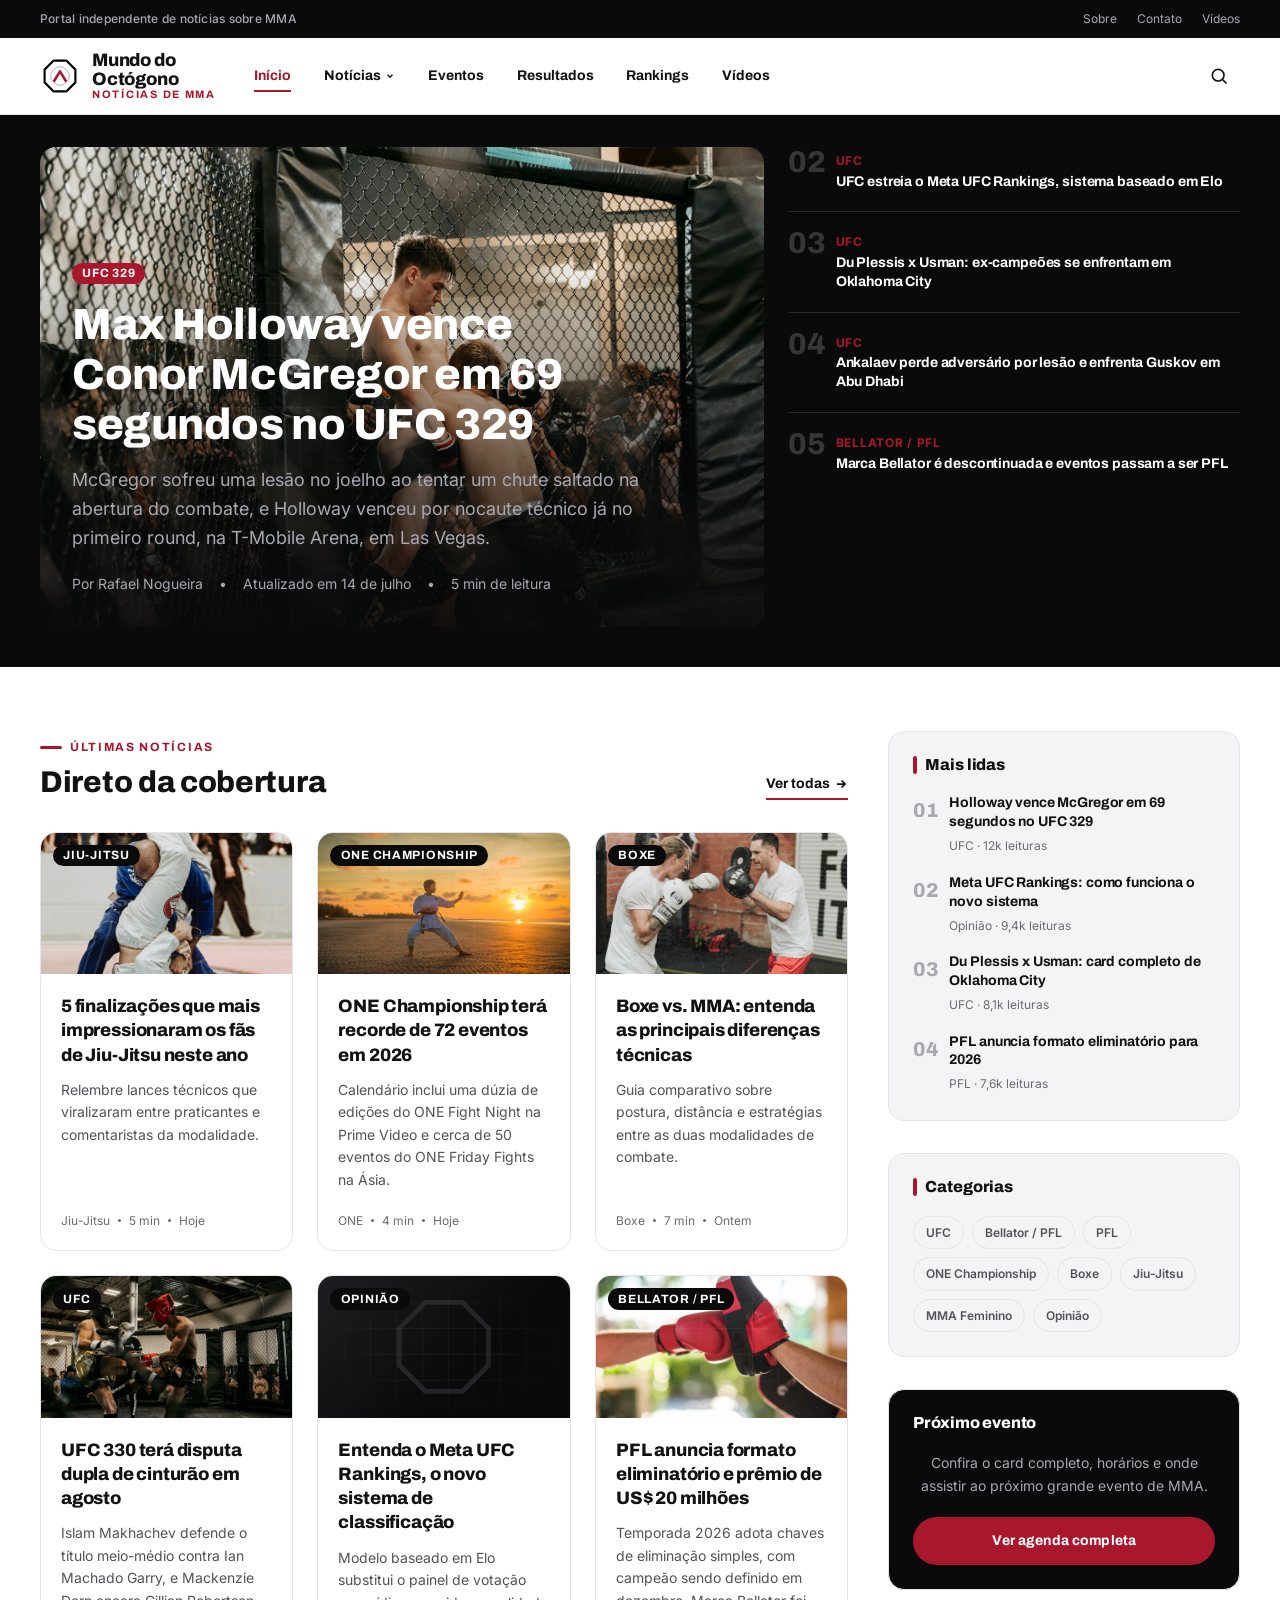
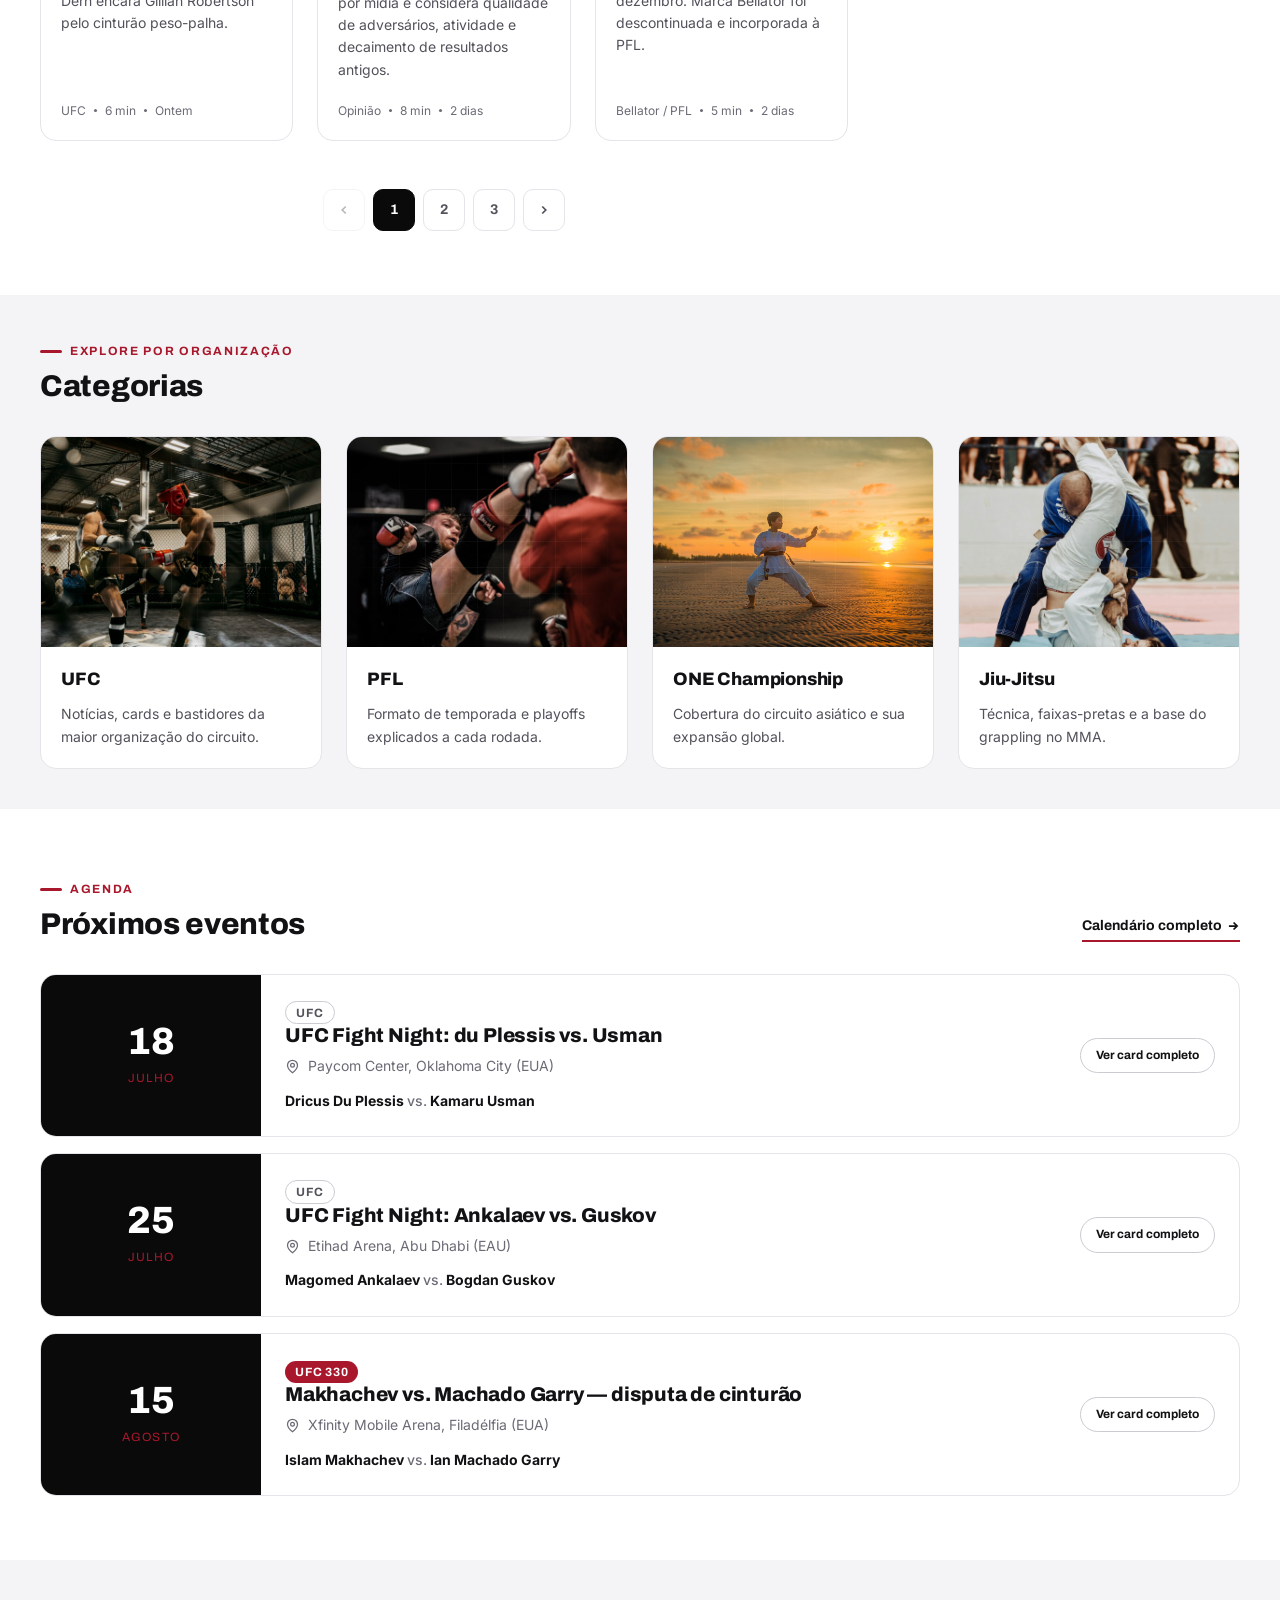
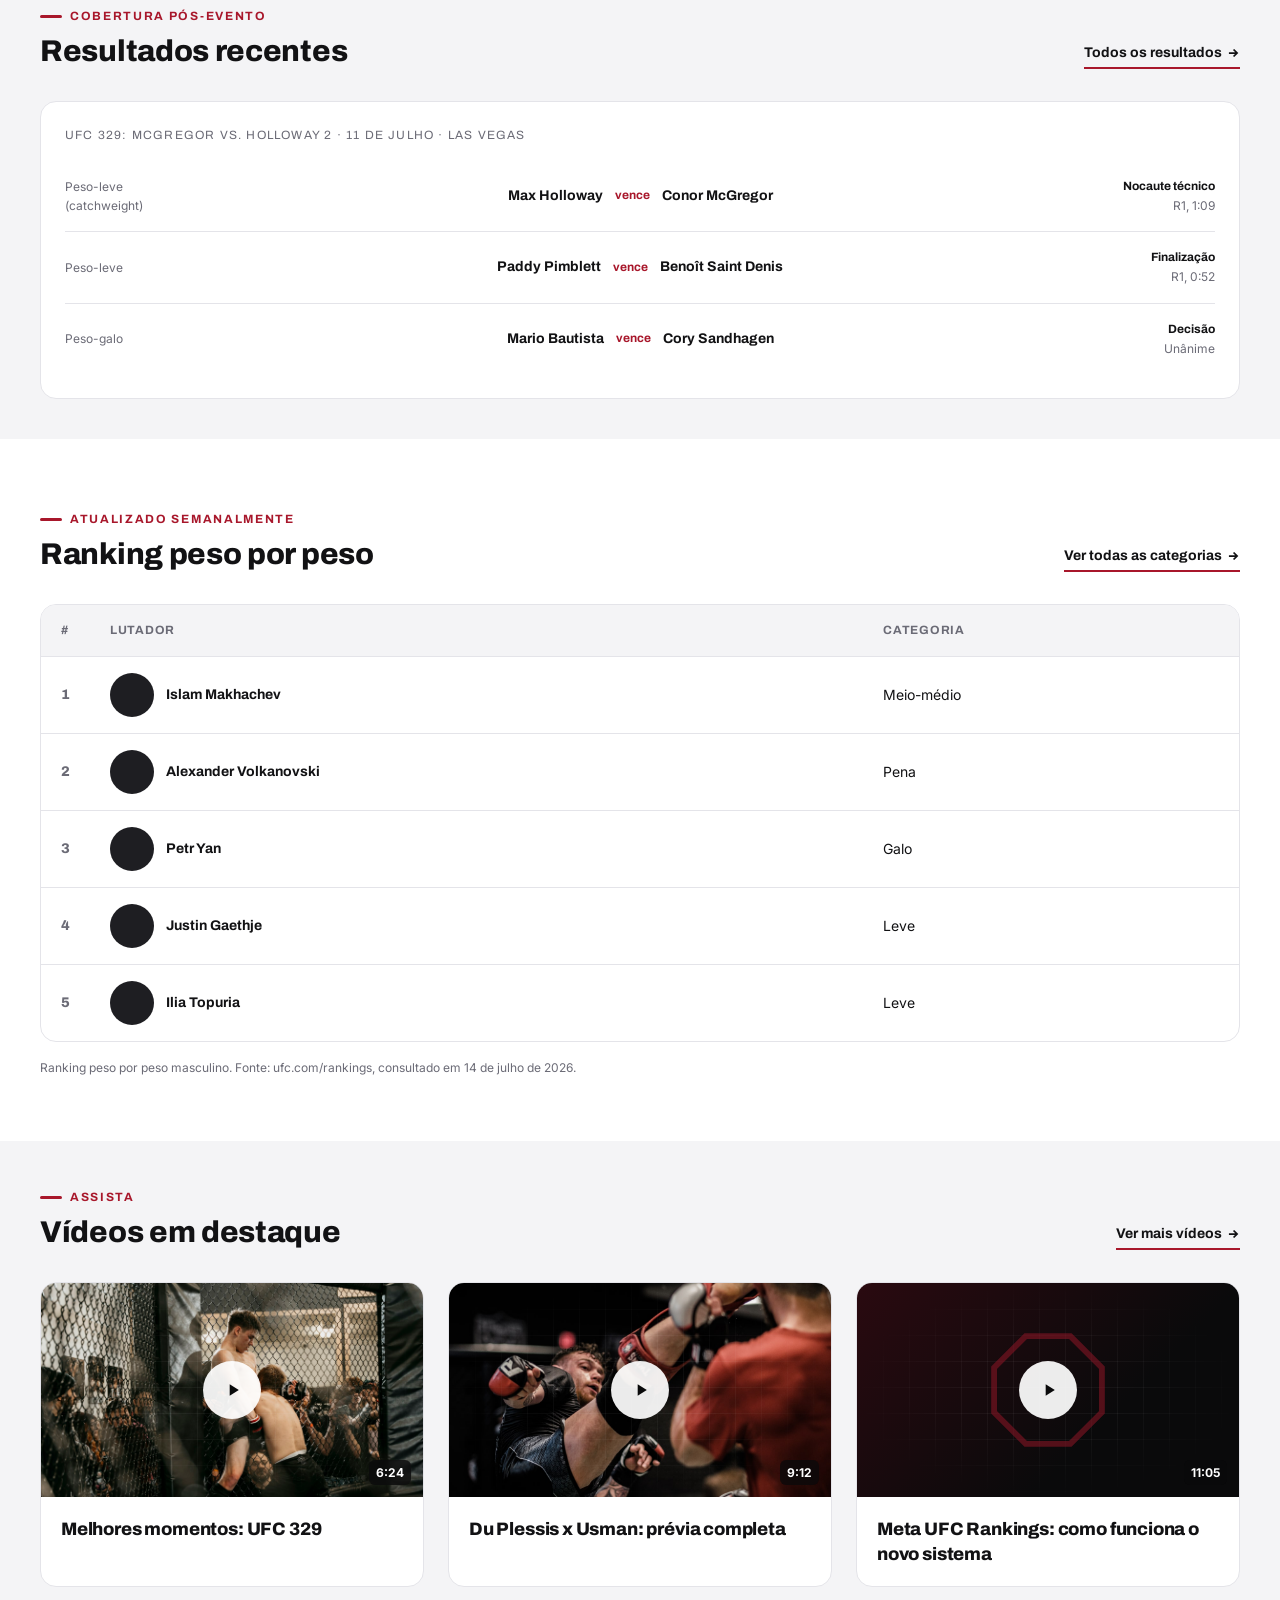
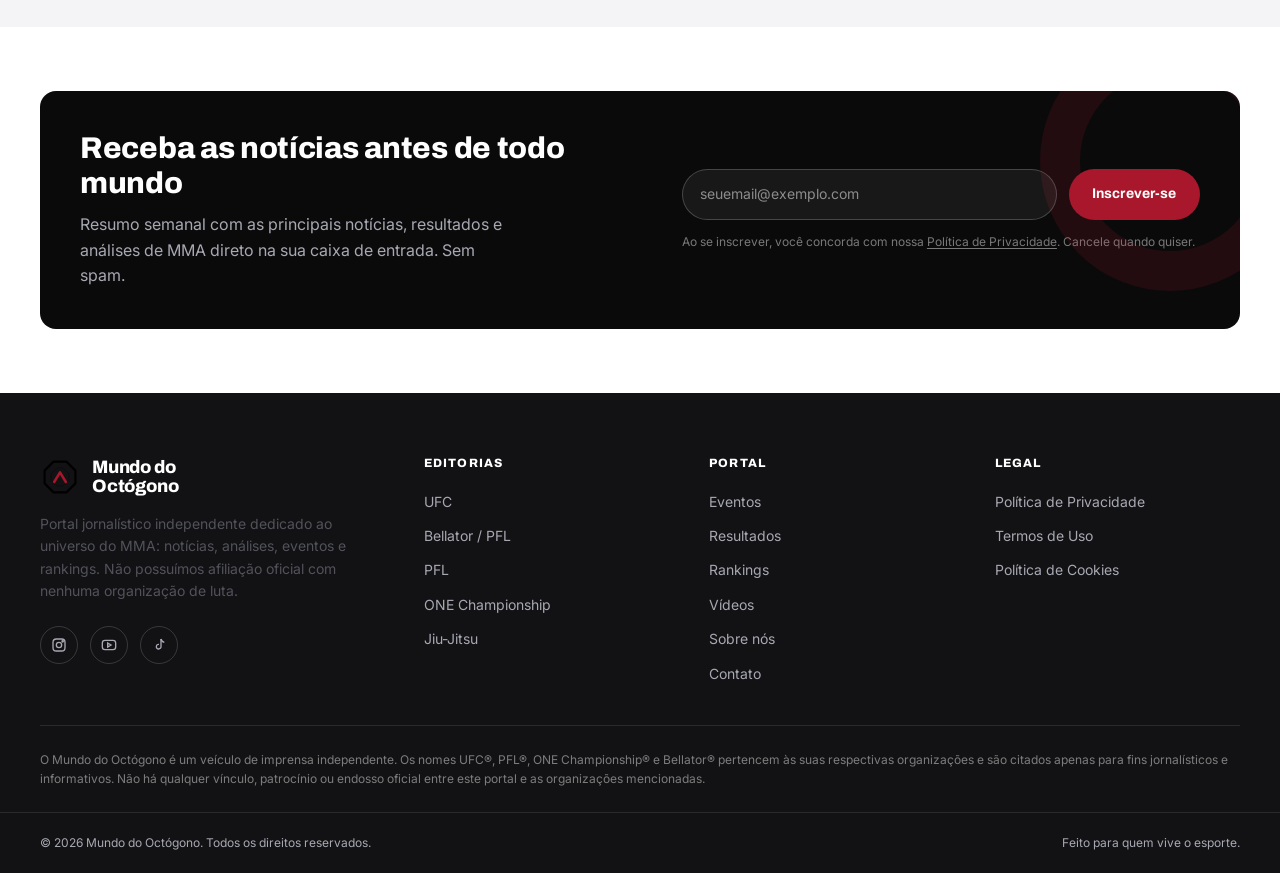
==== commit 3564add8: "Publica na raiz de mmaworld.github.io (remove prefixo de subpasta)" ====
--- a/index.html
+++ b/index.html
@@ -5,22 +5,22 @@
   <meta name="viewport" content="width=device-width, initial-scale=1, viewport-fit=cover" />
   <title>Mundo do Octógono — Notícias, Eventos e Rankings de MMA</title>
   <meta name="description" content="Portal independente de notícias sobre MMA: coberturas, análises, eventos, resultados e rankings do UFC, Bellator, PFL, ONE Championship e mais. Sem afiliação oficial." />
-  <link rel="canonical" href="https://mundo-do-octogono.vercel.app/" />
+  <link rel="canonical" href="https://mmaworld.github.io/" />
 
   <!-- Open Graph -->
   <meta property="og:type" content="website" />
   <meta property="og:site_name" content="Mundo do Octógono" />
   <meta property="og:title" content="Mundo do Octógono — Notícias, Eventos e Rankings de MMA" />
   <meta property="og:description" content="Portal independente de notícias sobre MMA: coberturas, análises, eventos, resultados e rankings. Sem afiliação oficial com organizações de luta." />
-  <meta property="og:url" content="https://mundo-do-octogono.vercel.app/" />
-  <meta property="og:image" content="https://mundo-do-octogono.vercel.app/assets/images/hero-mma-cage.jpg" />
+  <meta property="og:url" content="https://mmaworld.github.io/" />
+  <meta property="og:image" content="https://mmaworld.github.io/assets/images/hero-mma-cage.jpg" />
   <meta property="og:locale" content="pt_BR" />
 
   <!-- Twitter Card -->
   <meta name="twitter:card" content="summary_large_image" />
   <meta name="twitter:title" content="Mundo do Octógono — Notícias, Eventos e Rankings de MMA" />
   <meta name="twitter:description" content="Portal independente de notícias sobre MMA. Coberturas, análises, eventos, resultados e rankings." />
-  <meta name="twitter:image" content="https://mundo-do-octogono.vercel.app/assets/images/hero-mma-cage.jpg" />
+  <meta name="twitter:image" content="https://mmaworld.github.io/assets/images/hero-mma-cage.jpg" />
 
   <meta name="robots" content="index, follow" />
   <meta name="theme-color" content="#0a0a0b" />
@@ -43,8 +43,8 @@
     "@context": "https://schema.org",
     "@type": "Organization",
     "name": "Mundo do Octógono",
-    "url": "https://mundo-do-octogono.vercel.app/",
-    "logo": "https://mundo-do-octogono.vercel.app/assets/icons/favicon.svg",
+    "url": "https://mmaworld.github.io/",
+    "logo": "https://mmaworld.github.io/assets/icons/favicon.svg",
     "sameAs": [
       "https://www.instagram.com/",
       "https://www.youtube.com/",
@@ -60,10 +60,10 @@
     "@context": "https://schema.org",
     "@type": "WebSite",
     "name": "Mundo do Octógono",
-    "url": "https://mundo-do-octogono.vercel.app/",
+    "url": "https://mmaworld.github.io/",
     "potentialAction": {
       "@type": "SearchAction",
-      "target": "https://mundo-do-octogono.vercel.app/pages/categoria.html?q={search_term_string}",
+      "target": "https://mmaworld.github.io/pages/categoria.html?q={search_term_string}",
       "query-input": "required name=search_term_string"
     }
   }
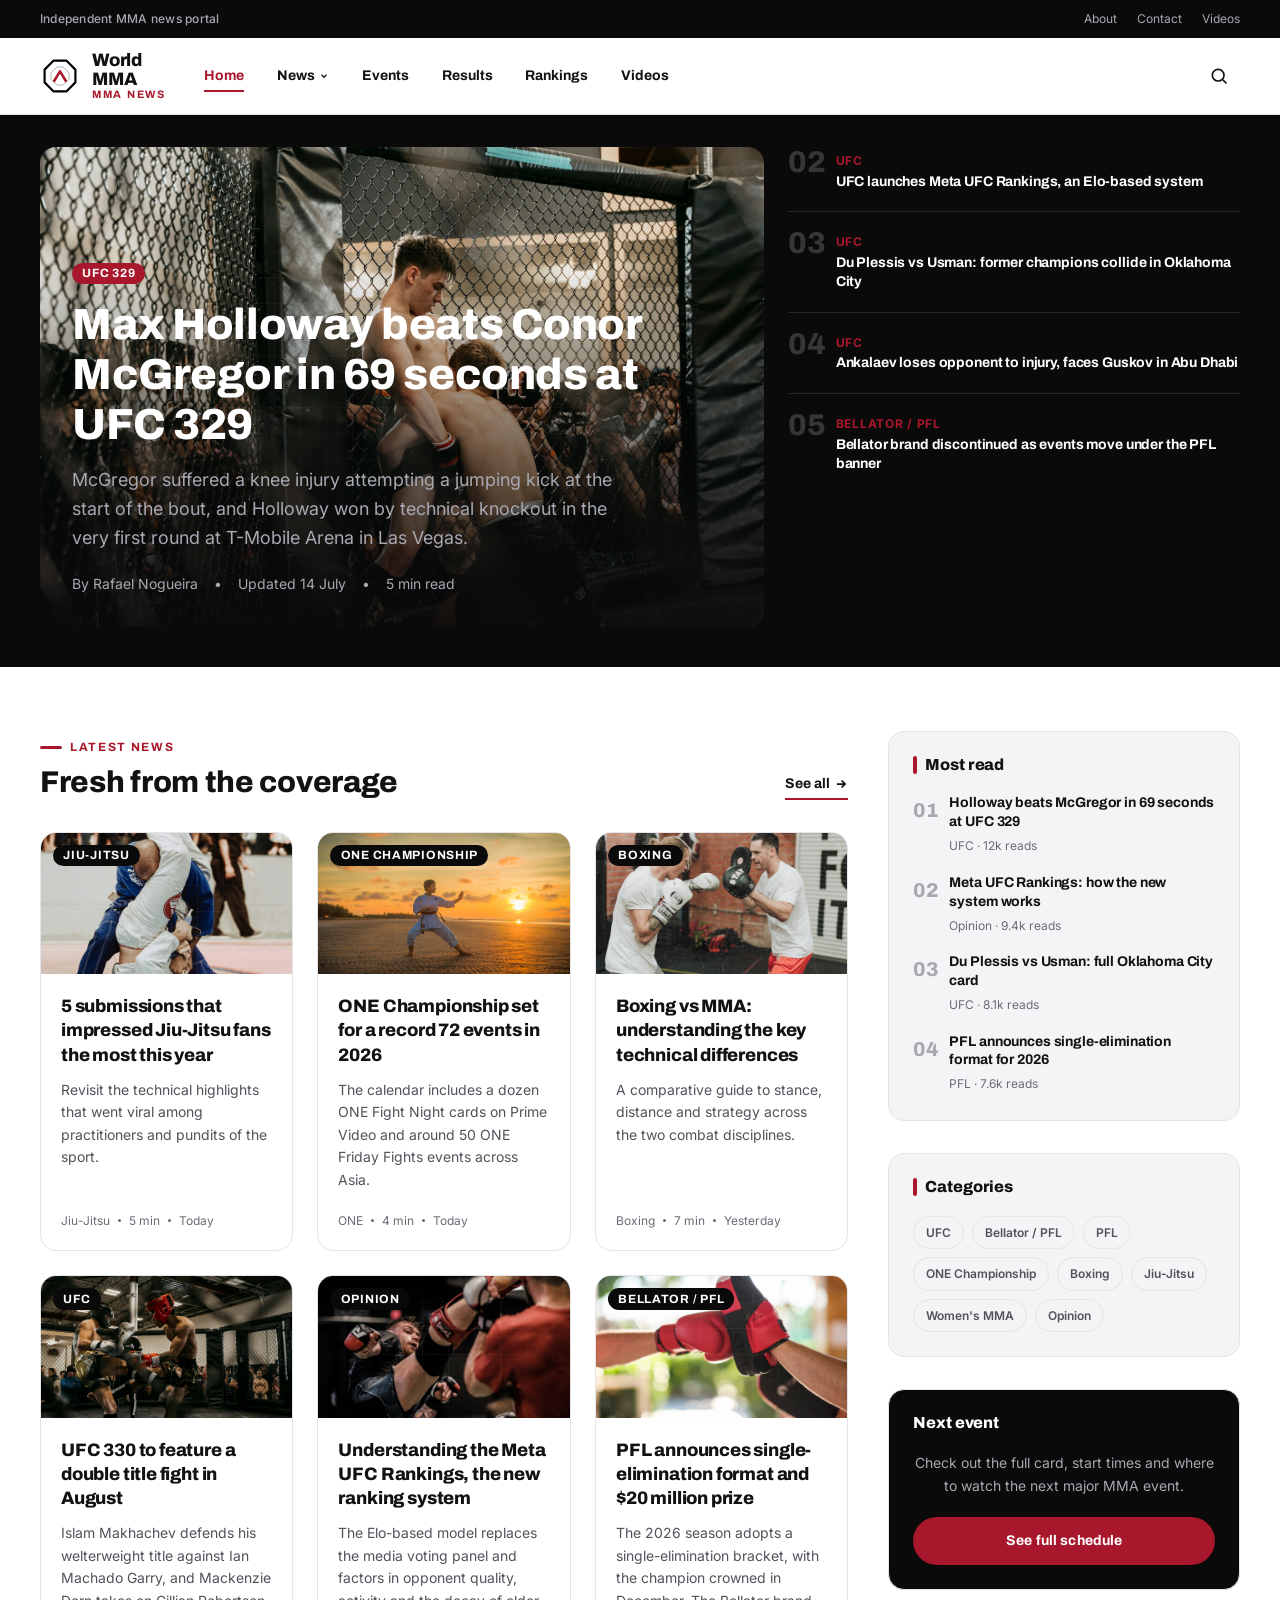
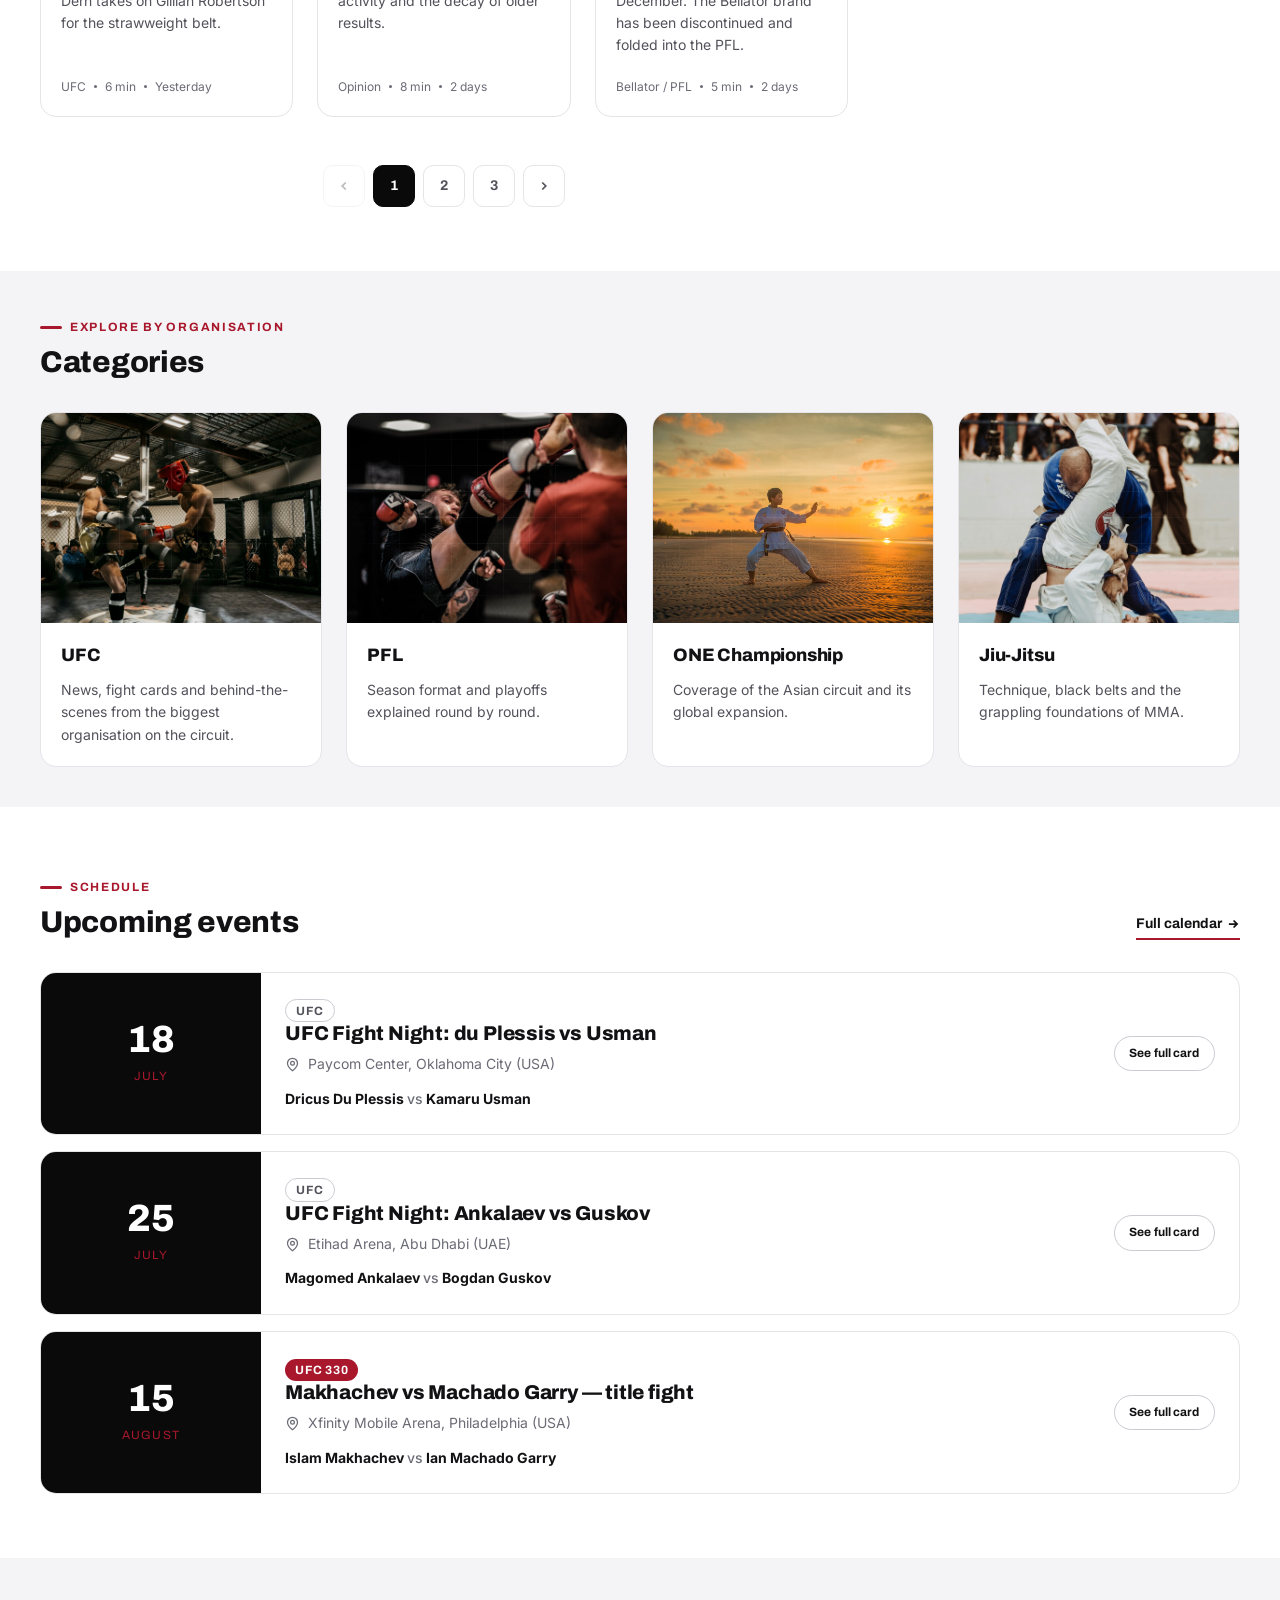
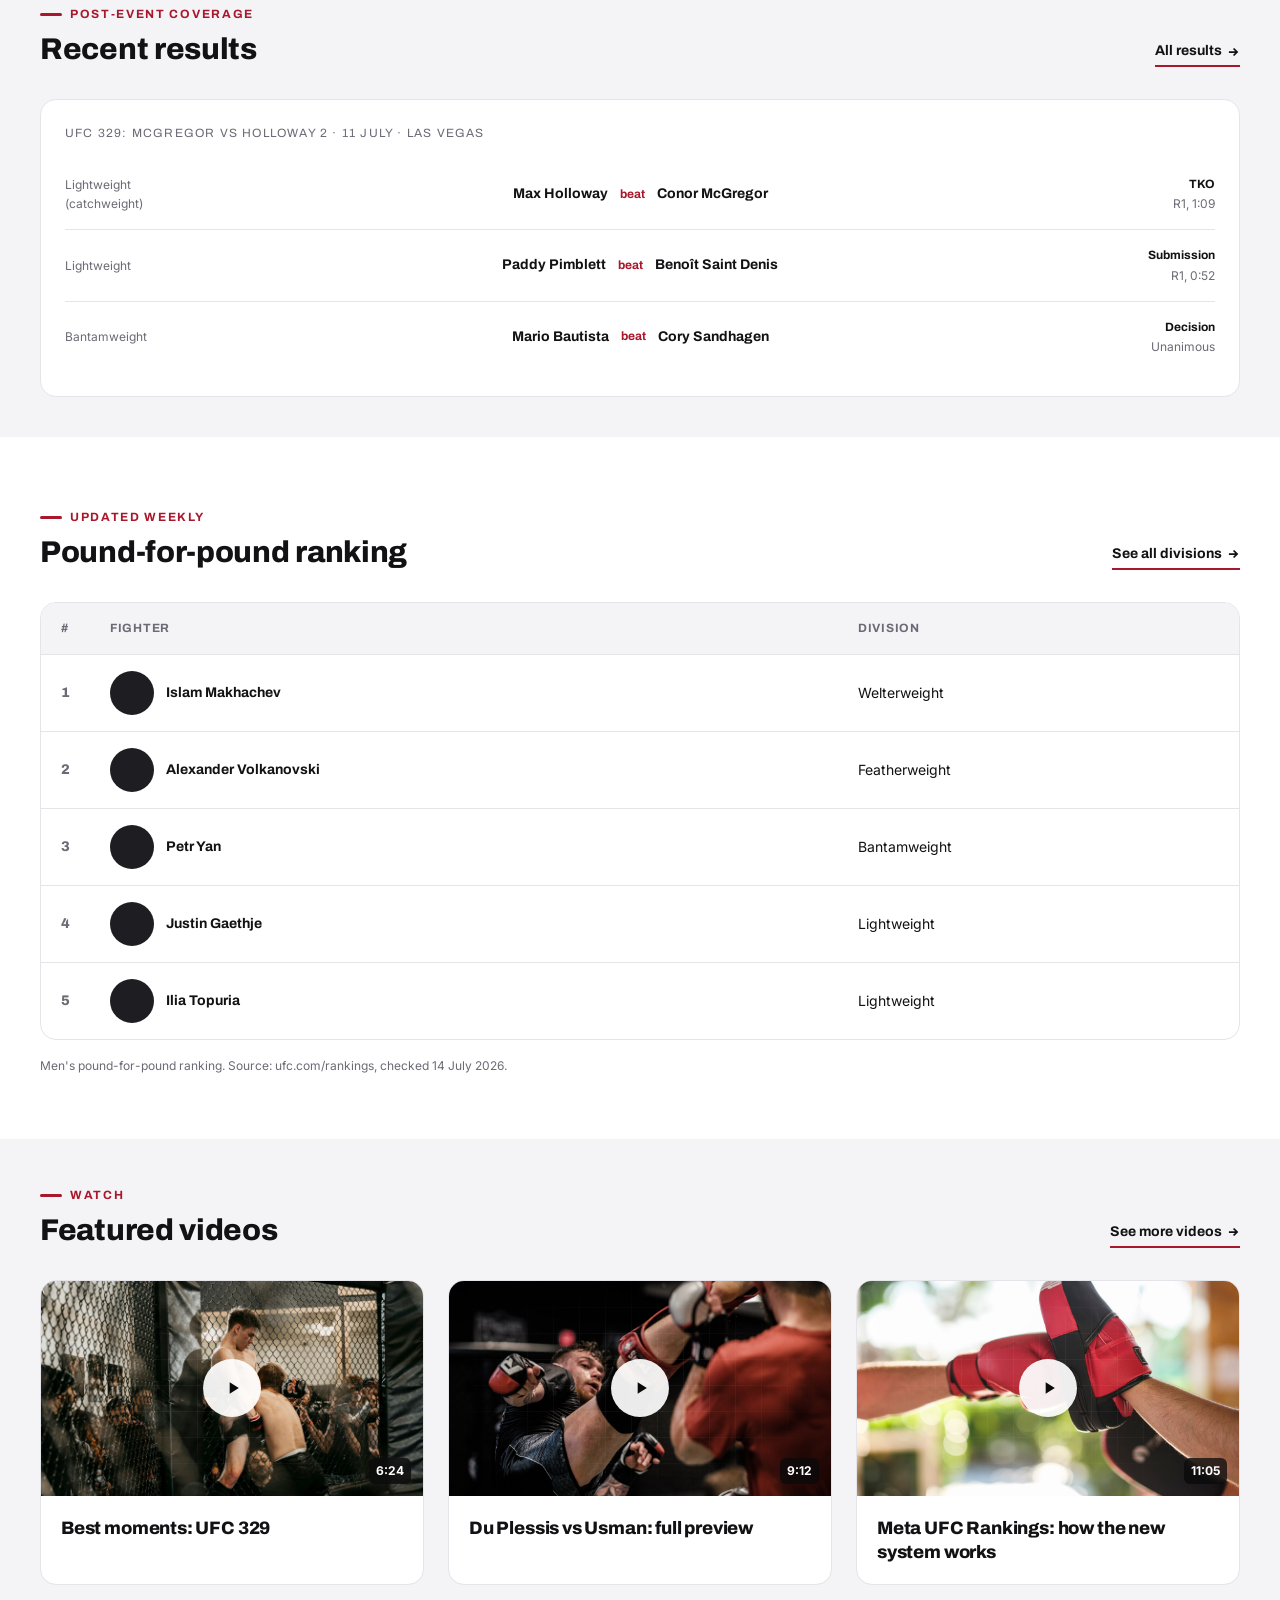
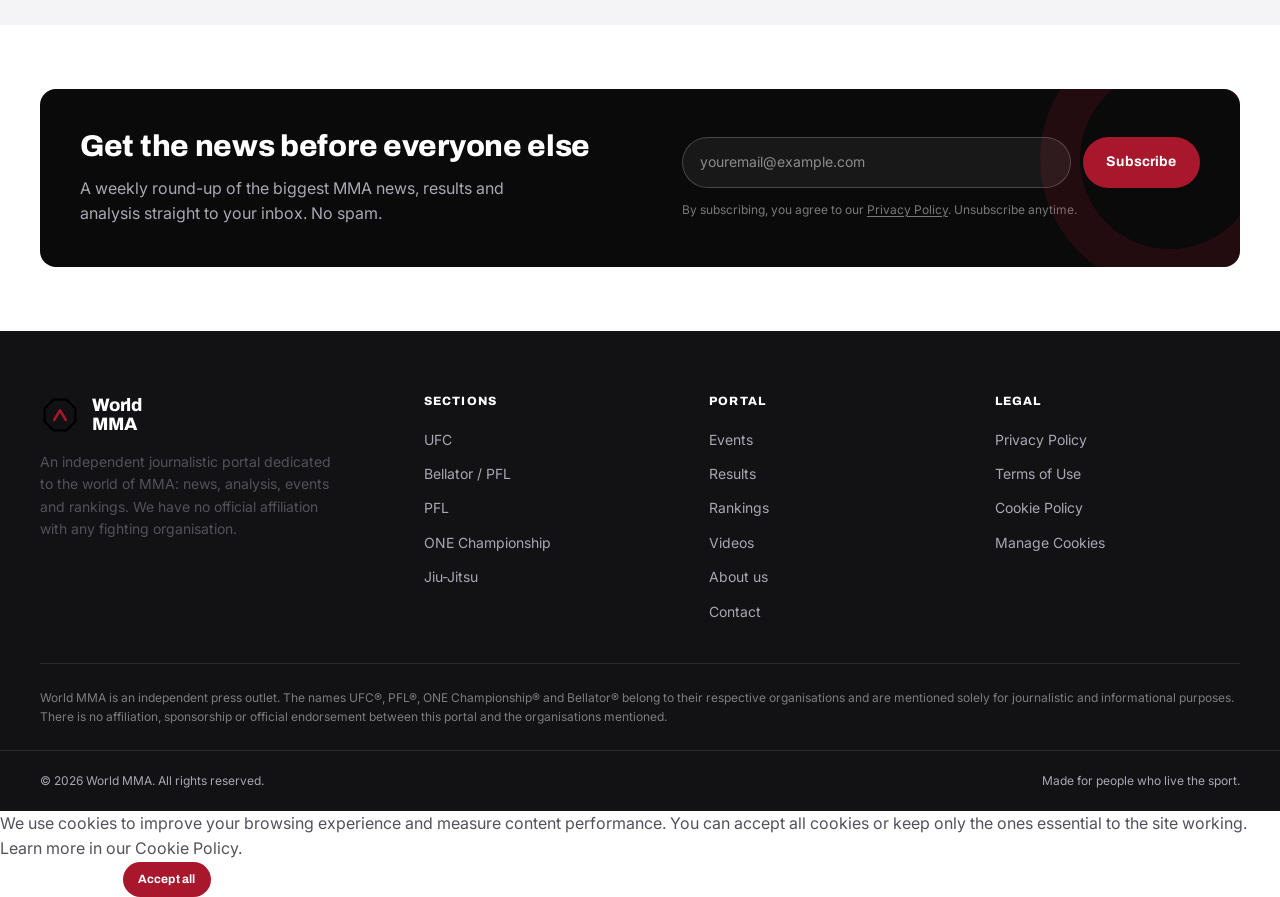
==== commit a42b9d97: "Translate site to UK English and rebrand to World MMA Targets the UK audience for Snapchat/Pinterest" ====
--- a/index.html
+++ b/index.html
@@ -1,32 +1,32 @@
 <!DOCTYPE html>
-<html lang="pt-BR">
+<html lang="en-GB">
 <head>
   <meta charset="UTF-8" />
   <meta name="viewport" content="width=device-width, initial-scale=1, viewport-fit=cover" />
-  <title>Mundo do Octógono — Notícias, Eventos e Rankings de MMA</title>
-  <meta name="description" content="Portal independente de notícias sobre MMA: coberturas, análises, eventos, resultados e rankings do UFC, Bellator, PFL, ONE Championship e mais. Sem afiliação oficial." />
+  <title>World MMA — MMA News, Events and Rankings</title>
+  <meta name="description" content="Independent MMA news portal: coverage, analysis, events, results and rankings from the UFC, Bellator, PFL, ONE Championship and more. No official affiliation." />
   <link rel="canonical" href="https://mmaworld.github.io/" />
 
   <!-- Open Graph -->
   <meta property="og:type" content="website" />
-  <meta property="og:site_name" content="Mundo do Octógono" />
-  <meta property="og:title" content="Mundo do Octógono — Notícias, Eventos e Rankings de MMA" />
-  <meta property="og:description" content="Portal independente de notícias sobre MMA: coberturas, análises, eventos, resultados e rankings. Sem afiliação oficial com organizações de luta." />
+  <meta property="og:site_name" content="World MMA" />
+  <meta property="og:title" content="World MMA — MMA News, Events and Rankings" />
+  <meta property="og:description" content="Independent MMA news portal: coverage, analysis, events, results and rankings. No official affiliation with any fighting organisation." />
   <meta property="og:url" content="https://mmaworld.github.io/" />
   <meta property="og:image" content="https://mmaworld.github.io/assets/images/hero-mma-cage.jpg" />
-  <meta property="og:locale" content="pt_BR" />
+  <meta property="og:locale" content="en_GB" />
 
   <!-- Twitter Card -->
   <meta name="twitter:card" content="summary_large_image" />
-  <meta name="twitter:title" content="Mundo do Octógono — Notícias, Eventos e Rankings de MMA" />
-  <meta name="twitter:description" content="Portal independente de notícias sobre MMA. Coberturas, análises, eventos, resultados e rankings." />
+  <meta name="twitter:title" content="World MMA — MMA News, Events and Rankings" />
+  <meta name="twitter:description" content="Independent MMA news portal. Coverage, analysis, events, results and rankings." />
   <meta name="twitter:image" content="https://mmaworld.github.io/assets/images/hero-mma-cage.jpg" />
 
   <meta name="robots" content="index, follow" />
   <meta name="theme-color" content="#0a0a0b" />
   <link rel="manifest" href="/manifest.json" />
   <link rel="icon" type="image/svg+xml" href="/assets/icons/favicon.svg" />
-  <link rel="alternate" type="application/rss+xml" title="Mundo do Octógono — RSS" href="/rss.xml" />
+  <link rel="alternate" type="application/rss+xml" title="World MMA — RSS" href="/rss.xml" />
 
   <!-- Performance: preconnect / preload -->
   <link rel="preconnect" href="https://fonts.googleapis.com" />
@@ -42,7 +42,7 @@
   {
     "@context": "https://schema.org",
     "@type": "Organization",
-    "name": "Mundo do Octógono",
+    "name": "World MMA",
     "url": "https://mmaworld.github.io/",
     "logo": "https://mmaworld.github.io/assets/icons/favicon.svg",
     "sameAs": [
@@ -50,7 +50,7 @@
       "https://www.youtube.com/",
       "https://www.tiktok.com/"
     ],
-    "description": "Portal jornalístico independente dedicado a notícias, análises e estatísticas de MMA. Não possui afiliação oficial com UFC, PFL, ONE Championship, Bellator ou outras organizações."
+    "description": "Independent journalistic portal dedicated to MMA news, analysis and statistics. Not officially affiliated with the UFC, PFL, ONE Championship, Bellator or any other organisation."
   }
   </script>
 
@@ -59,7 +59,7 @@
   {
     "@context": "https://schema.org",
     "@type": "WebSite",
-    "name": "Mundo do Octógono",
+    "name": "World MMA",
     "url": "https://mmaworld.github.io/",
     "potentialAction": {
       "@type": "SearchAction",
@@ -70,162 +70,190 @@
   </script>
 
   <!-- ====================================================================
-       ÁREA DE MARKETING / MENSURAÇÃO — estrutura preparada, sem IDs.
-       Descomente e insira o ID correspondente antes de publicar campanhas.
-       Ver README.md → seção "Marketing e Mensuração" para instruções.
+       MARKETING / MEASUREMENT AREA — structure prepared, no IDs.
+       Uncomment and insert the corresponding ID before publishing campaigns.
+
+       IMPORTANT: all scripts below are wrapped in
+       window.MundoOctogono.onCookieConsentAccepted(...) — they only fire
+       after the visitor accepts cookies in the banner (assets/js/main.js).
+       This is required for UK GDPR compliance and to avoid collecting
+       data before consent. DO NOT remove this wrapper.
+
+       See README.md → "Marketing e Mensuração" section for instructions.
        ==================================================================== -->
 
-  <!-- Google Tag Manager (inserir o mais alto possível no <head>)
+  <!-- Google Tag Manager (insert as high as possible in <head>)
   <script>
-    (function (w, d, s, l, i) {
-      w[l] = w[l] || [];
-      w[l].push({ "gtm.start": new Date().getTime(), event: "gtm.js" });
-      var f = d.getElementsByTagName(s)[0], j = d.createElement(s), dl = l != "dataLayer" ? "&l=" + l : "";
-      j.async = true;
-      j.src = "https://www.googletagmanager.com/gtm.js?id=" + i + dl;
-      f.parentNode.insertBefore(j, f);
-    })(window, document, "script", "dataLayer", "GTM-XXXXXXX");
+    window.MundoOctogono = window.MundoOctogono || {};
+    window.MundoOctogono.onCookieConsentAccepted = window.MundoOctogono.onCookieConsentAccepted || function(cb){ document.addEventListener('DOMContentLoaded', cb); };
+    window.MundoOctogono.onCookieConsentAccepted(function () {
+      (function (w, d, s, l, i) {
+        w[l] = w[l] || [];
+        w[l].push({ "gtm.start": new Date().getTime(), event: "gtm.js" });
+        var f = d.getElementsByTagName(s)[0], j = d.createElement(s), dl = l != "dataLayer" ? "&l=" + l : "";
+        j.async = true;
+        j.src = "https://www.googletagmanager.com/gtm.js?id=" + i + dl;
+        f.parentNode.insertBefore(j, f);
+      })(window, document, "script", "dataLayer", "GTM-XXXXXXX");
+    });
   </script>
   -->
 
   <!-- Google Analytics 4 (gtag.js)
-  <script async src="https://www.googletagmanager.com/gtag/js?id=G-XXXXXXXXXX"></script>
   <script>
-    window.dataLayer = window.dataLayer || [];
-    function gtag() { dataLayer.push(arguments); }
-    gtag("js", new Date());
-    gtag("config", "G-XXXXXXXXXX");
+    window.MundoOctogono.onCookieConsentAccepted(function () {
+      var s = document.createElement("script");
+      s.async = true;
+      s.src = "https://www.googletagmanager.com/gtag/js?id=G-XXXXXXXXXX";
+      document.head.appendChild(s);
+      window.dataLayer = window.dataLayer || [];
+      function gtag() { dataLayer.push(arguments); }
+      gtag("js", new Date());
+      gtag("config", "G-XXXXXXXXXX");
+    });
   </script>
   -->
 
   <!-- Meta Pixel (Facebook/Instagram Ads)
   <script>
-    !function(f,b,e,v,n,t,s){if(f.fbq)return;n=f.fbq=function(){n.callMethod?
-    n.callMethod.apply(n,arguments):n.queue.push(arguments)};if(!f._fbq)f._fbq=n;
-    n.push=n;n.loaded=!0;n.version='2.0';n.queue=[];t=b.createElement(e);t.async=!0;
-    t.src=v;s=b.getElementsByTagName(e)[0];s.parentNode.insertBefore(t,s)}(window,
-    document,'script','https://connect.facebook.net/en_US/fbevents.js');
-    fbq('init', 'SEU_PIXEL_ID');
-    fbq('track', 'PageView');
+    window.MundoOctogono.onCookieConsentAccepted(function () {
+      !function(f,b,e,v,n,t,s){if(f.fbq)return;n=f.fbq=function(){n.callMethod?
+      n.callMethod.apply(n,arguments):n.queue.push(arguments)};if(!f._fbq)f._fbq=n;
+      n.push=n;n.loaded=!0;n.version='2.0';n.queue=[];t=b.createElement(e);t.async=!0;
+      t.src=v;s=b.getElementsByTagName(e)[0];s.parentNode.insertBefore(t,s)}(window,
+      document,'script','https://connect.facebook.net/en_US/fbevents.js');
+      fbq('init', 'YOUR_PIXEL_ID');
+      fbq('track', 'PageView');
+    });
   </script>
   -->
 
   <!-- Pinterest Tag
   <script>
-    !function(e){if(!window.pintrk){window.pintrk = function () {
-    window.pintrk.queue.push(Array.prototype.slice.call(arguments))};var
-    n=window.pintrk;n.queue=[],n.version="3.0";var
-    t=document.createElement("script");t.async=!0,t.src=e;var
-    r=document.getElementsByTagName("script")[0];
-    r.parentNode.insertBefore(t,r)}}("https://s.pinimg.com/ct/core.js");
-    pintrk('load', 'SEU_TAG_ID');
-    pintrk('page');
+    window.MundoOctogono.onCookieConsentAccepted(function () {
+      !function(e){if(!window.pintrk){window.pintrk = function () {
+      window.pintrk.queue.push(Array.prototype.slice.call(arguments))};var
+      n=window.pintrk;n.queue=[],n.version="3.0";var
+      t=document.createElement("script");t.async=!0,t.src=e;var
+      r=document.getElementsByTagName("script")[0];
+      r.parentNode.insertBefore(t,r)}}("https://s.pinimg.com/ct/core.js");
+      pintrk('load', 'YOUR_TAG_ID');
+      pintrk('page');
+    });
   </script>
   -->
 
   <!-- Snap Pixel
   <script>
-    (function(e,t,n){if(e.snaptr)return;var a=e.snaptr=function()
-    {a.handleRequest?a.handleRequest.apply(a,arguments):a.queue.push(arguments)};
-    a.queue=[];var s='script';var r=t.createElement(s);r.async=!0;
-    r.src=n;var u=t.getElementsByTagName(s)[0];
-    u.parentNode.insertBefore(r,u);})(window,document,
-    'https://sc-static.net/scevent.min.js');
-    snaptr('init', 'SEU_PIXEL_ID');
-    snaptr('track', 'PAGE_VIEW');
+    window.MundoOctogono.onCookieConsentAccepted(function () {
+      (function(e,t,n){if(e.snaptr)return;var a=e.snaptr=function()
+      {a.handleRequest?a.handleRequest.apply(a,arguments):a.queue.push(arguments)};
+      a.queue=[];var s='script';var r=t.createElement(s);r.async=!0;
+      r.src=n;var u=t.getElementsByTagName(s)[0];
+      u.parentNode.insertBefore(r,u);})(window,document,
+      'https://sc-static.net/scevent.min.js');
+      snaptr('init', 'YOUR_PIXEL_ID');
+      snaptr('track', 'PAGE_VIEW');
+    });
   </script>
   -->
 
   <!-- Microsoft Clarity
   <script>
-    (function(c,l,a,r,i,t,y){
-      c[a]=c[a]||function(){(c[a].q=c[a].q||[]).push(arguments)};
-      t=l.createElement(r);t.async=1;t.src="https://www.clarity.ms/tag/"+i;
-      y=l.getElementsByTagName(r)[0];y.parentNode.insertBefore(t,y);
-    })(window, document, "clarity", "script", "SEU_CLARITY_ID");
+    window.MundoOctogono.onCookieConsentAccepted(function () {
+      (function(c,l,a,r,i,t,y){
+        c[a]=c[a]||function(){(c[a].q=c[a].q||[]).push(arguments)};
+        t=l.createElement(r);t.async=1;t.src="https://www.clarity.ms/tag/"+i;
+        y=l.getElementsByTagName(r)[0];y.parentNode.insertBefore(t,y);
+      })(window, document, "clarity", "script", "YOUR_CLARITY_ID");
+    });
   </script>
   -->
 
-  <!-- UTMify (captura e persistência de UTMs entre páginas/checkout)
+  <!-- UTMify (captures and persists UTMs across pages/checkout — does not collect personal data, only campaign parameters, can stay outside the gate if preferred)
   <script src="https://cdn.utmify.com.br/scripts/utms/latest.js" data-utmify-prevent-xcod-sck async defer></script>
   -->
 </head>
 <body>
-  <!-- Google Tag Manager (noscript) — inserir logo após a abertura do <body>
+  <!-- Google Tag Manager (noscript) — insert right after the opening <body> tag.
+       The <noscript><iframe> cannot be gated by JS (it is precisely the
+       fallback for when JS is disabled), so keep it commented out
+       while the GTM script above is commented out; enable both together. -->
+  <!--
   <noscript><iframe src="https://www.googletagmanager.com/ns.html?id=GTM-XXXXXXX"
   height="0" width="0" style="display:none;visibility:hidden"></iframe></noscript>
   -->
-  <a href="#conteudo-principal" class="skip-link">Pular para o conteúdo</a>
+  <a href="#conteudo-principal" class="skip-link">Skip to content</a>
 
   <!-- =================== HEADER =================== -->
   <header>
     <div class="topbar">
       <div class="container topbar-inner">
-        <span class="topbar-date" data-current-date>Portal independente de notícias sobre MMA</span>
-        <nav class="topbar-links" aria-label="Links institucionais">
-          <a href="/pages/sobre.html">Sobre</a>
-          <a href="/pages/contato.html">Contato</a>
-          <a href="/pages/videos.html">Vídeos</a>
+        <span class="topbar-date" data-current-date>Independent MMA news portal</span>
+        <nav class="topbar-links" aria-label="Institutional links">
+          <a href="/pages/sobre.html">About</a>
+          <a href="/pages/contato.html">Contact</a>
+          <a href="/pages/videos.html">Videos</a>
         </nav>
       </div>
     </div>
 
     <div class="navbar">
       <div class="container navbar-inner">
-        <a href="/" class="brand" aria-label="Mundo do Octógono — página inicial">
+        <a href="/" class="brand" aria-label="World MMA — homepage">
           <img src="/assets/icons/logo.svg" alt="" class="brand-logo" width="40" height="40" />
-          <span class="brand-name">Mundo do<br />Octógono<span>Notícias de MMA</span></span>
+          <span class="brand-name">World<br />MMA<span>MMA News</span></span>
         </a>
 
-        <nav id="nav-primary" class="nav-primary" aria-label="Navegação principal">
+        <nav id="nav-primary" class="nav-primary" aria-label="Main navigation">
           <div class="nav-item">
-            <a href="/" class="nav-link" aria-current="page">Início</a>
+            <a href="/" class="nav-link" aria-current="page">Home</a>
           </div>
 
           <div class="nav-item">
             <button type="button" class="nav-link" aria-haspopup="true" aria-expanded="false">
-              Notícias
+              News
               <svg class="chev" viewBox="0 0 24 24" fill="none" stroke="currentColor" stroke-width="3"><path d="m6 9 6 6 6-6"/></svg>
             </button>
             <div class="mega-menu" role="menu">
-              <span class="mega-menu-title">Organizações</span>
+              <span class="mega-menu-title">Organisations</span>
               <a href="/pages/categoria.html?cat=ufc" role="menuitem">UFC</a>
               <a href="/pages/categoria.html?cat=bellator" role="menuitem">Bellator / PFL</a>
               <a href="/pages/categoria.html?cat=pfl" role="menuitem">PFL</a>
               <a href="/pages/categoria.html?cat=one" role="menuitem">ONE Championship</a>
-              <a href="/pages/categoria.html?cat=boxe" role="menuitem">Boxe</a>
+              <a href="/pages/categoria.html?cat=boxe" role="menuitem">Boxing</a>
               <a href="/pages/categoria.html?cat=jiujitsu" role="menuitem">Jiu-Jitsu</a>
-              <a href="/pages/categoria.html?cat=entrevistas" role="menuitem">Entrevistas</a>
-              <a href="/pages/categoria.html?cat=opiniao" role="menuitem">Opinião &amp; Análise</a>
-              <a href="/pages/categoria.html?cat=feminino" role="menuitem">MMA Feminino</a>
+              <a href="/pages/categoria.html?cat=entrevistas" role="menuitem">Interviews</a>
+              <a href="/pages/categoria.html?cat=opiniao" role="menuitem">Opinion &amp; Analysis</a>
+              <a href="/pages/categoria.html?cat=feminino" role="menuitem">Women's MMA</a>
             </div>
           </div>
 
           <div class="nav-item">
-            <a href="/pages/eventos.html" class="nav-link">Eventos</a>
+            <a href="/pages/eventos.html" class="nav-link">Events</a>
           </div>
           <div class="nav-item">
-            <a href="/pages/resultados.html" class="nav-link">Resultados</a>
+            <a href="/pages/resultados.html" class="nav-link">Results</a>
           </div>
           <div class="nav-item">
             <a href="/pages/rankings.html" class="nav-link">Rankings</a>
           </div>
           <div class="nav-item">
-            <a href="/pages/videos.html" class="nav-link">Vídeos</a>
+            <a href="/pages/videos.html" class="nav-link">Videos</a>
           </div>
           <div class="nav-item hide-desktop">
-            <a href="/pages/sobre.html" class="nav-link">Sobre</a>
+            <a href="/pages/sobre.html" class="nav-link">About</a>
           </div>
           <div class="nav-item hide-desktop">
-            <a href="/pages/contato.html" class="nav-link">Contato</a>
+            <a href="/pages/contato.html" class="nav-link">Contact</a>
           </div>
         </nav>
 
         <div class="nav-actions">
-          <button type="button" class="icon-btn" data-open-modal="searchModal" aria-label="Abrir busca">
+          <button type="button" class="icon-btn" data-open-modal="searchModal" aria-label="Open search">
             <svg viewBox="0 0 24 24" fill="none" stroke="currentColor" stroke-width="2"><circle cx="11" cy="11" r="7"/><path d="m21 21-4.3-4.3"/></svg>
           </button>
-          <button type="button" class="nav-toggle" aria-label="Abrir menu" aria-expanded="false" aria-controls="nav-primary">
+          <button type="button" class="nav-toggle" aria-label="Open menu" aria-expanded="false" aria-controls="nav-primary">
             <span></span><span></span><span></span>
           </button>
         </div>
@@ -235,73 +263,73 @@
 
   <main id="conteudo-principal">
     <!-- =================== HERO =================== -->
-    <section class="hero" aria-label="Destaques">
+    <section class="hero" aria-label="Highlights">
       <div class="container hero-grid">
         <article class="hero-main">
           <div class="media-frame ratio-16-9 tone-red">
-            <img src="/assets/images/hero-mma-cage.jpg" alt="Lutadores em ação dentro do octógono durante uma luta de MMA" loading="eager" width="1600" height="1067" />
+            <img src="/assets/images/hero-mma-cage.jpg" alt="Fighters in action inside the octagon during an MMA bout" loading="eager" width="1600" height="1067" />
           </div>
           <div class="hero-content">
             <span class="badge badge-accent">UFC 329</span>
             <h1 class="hero-title">
-              <a href="/pages/noticia.html">Max Holloway vence Conor McGregor em 69 segundos no UFC 329</a>
+              <a href="/pages/noticia.html">Max Holloway beats Conor McGregor in 69 seconds at UFC 329</a>
             </h1>
-            <p class="hero-excerpt">McGregor sofreu uma lesão no joelho ao tentar um chute saltado na abertura do combate, e Holloway venceu por nocaute técnico já no primeiro round, na T-Mobile Arena, em Las Vegas.</p>
+            <p class="hero-excerpt">McGregor suffered a knee injury attempting a jumping kick at the start of the bout, and Holloway won by technical knockout in the very first round at T-Mobile Arena in Las Vegas.</p>
             <div class="hero-meta">
-              <span>Por Rafael Nogueira</span>
+              <span>By Rafael Nogueira</span>
               <span aria-hidden="true">•</span>
-              <span>Atualizado em 14 de julho</span>
+              <span>Updated 14 July</span>
               <span aria-hidden="true">•</span>
-              <span>5 min de leitura</span>
+              <span>5 min read</span>
             </div>
           </div>
         </article>
 
-        <aside class="hero-side" aria-label="Mais notícias em destaque">
+        <aside class="hero-side" aria-label="More top stories">
           <div class="hero-side-card">
             <span class="hero-side-number">02</span>
             <div>
               <span class="hero-side-cat">UFC</span>
-              <h2 class="hero-side-title"><a href="/pages/rankings.html">UFC estreia o Meta UFC Rankings, sistema baseado em Elo</a></h2>
+              <h2 class="hero-side-title"><a href="/pages/rankings.html">UFC launches Meta UFC Rankings, an Elo-based system</a></h2>
             </div>
           </div>
           <div class="hero-side-card">
             <span class="hero-side-number">03</span>
             <div>
               <span class="hero-side-cat">UFC</span>
-              <h2 class="hero-side-title"><a href="/pages/eventos.html">Du Plessis x Usman: ex-campeões se enfrentam em Oklahoma City</a></h2>
+              <h2 class="hero-side-title"><a href="/pages/eventos.html">Du Plessis vs Usman: former champions collide in Oklahoma City</a></h2>
             </div>
           </div>
           <div class="hero-side-card">
             <span class="hero-side-number">04</span>
             <div>
               <span class="hero-side-cat">UFC</span>
-              <h2 class="hero-side-title"><a href="/pages/eventos.html">Ankalaev perde adversário por lesão e enfrenta Guskov em Abu Dhabi</a></h2>
+              <h2 class="hero-side-title"><a href="/pages/eventos.html">Ankalaev loses opponent to injury, faces Guskov in Abu Dhabi</a></h2>
             </div>
           </div>
           <div class="hero-side-card">
             <span class="hero-side-number">05</span>
             <div>
               <span class="hero-side-cat">Bellator / PFL</span>
-              <h2 class="hero-side-title"><a href="/pages/categoria.html?cat=bellator">Marca Bellator é descontinuada e eventos passam a ser PFL</a></h2>
+              <h2 class="hero-side-title"><a href="/pages/categoria.html?cat=bellator">Bellator brand discontinued as events move under the PFL banner</a></h2>
             </div>
           </div>
         </aside>
       </div>
     </section>
 
-    <!-- =================== GRID DE NOTÍCIAS + SIDEBAR =================== -->
+    <!-- =================== NEWS GRID + SIDEBAR =================== -->
     <section class="section">
       <div class="container">
         <div class="layout-with-sidebar">
           <div>
             <div class="section-head">
               <div>
-                <span class="section-eyebrow">Últimas notícias</span>
-                <h2 class="section-title">Direto da cobertura</h2>
+                <span class="section-eyebrow">Latest news</span>
+                <h2 class="section-title">Fresh from the coverage</h2>
               </div>
               <a href="/pages/categoria.html" class="section-link">
-                Ver todas
+                See all
                 <svg width="14" height="14" viewBox="0 0 24 24" fill="none" stroke="currentColor" stroke-width="3"><path d="M5 12h14M13 6l6 6-6 6"/></svg>
               </a>
             </div>
@@ -311,14 +339,14 @@
                 <div class="card-media">
                   <span class="badge badge-dark">Jiu-Jitsu</span>
                   <div class="media-frame ratio-16-9">
-                    <img src="/assets/images/jiujitsu-grappling-1.jpg" alt="Atletas disputam posição durante luta de Jiu-Jitsu" loading="lazy" width="800" height="450" />
+                    <img src="/assets/images/jiujitsu-grappling-1.jpg" alt="Athletes fighting for position during a Jiu-Jitsu match" loading="lazy" width="800" height="450" />
                   </div>
                 </div>
                 <div class="card-body">
-                  <h3 class="card-title"><a href="/pages/noticia.html">5 finalizações que mais impressionaram os fãs de Jiu-Jitsu neste ano</a></h3>
-                  <p class="card-excerpt">Relembre lances técnicos que viralizaram entre praticantes e comentaristas da modalidade.</p>
+                  <h3 class="card-title"><a href="/pages/noticia.html">5 submissions that impressed Jiu-Jitsu fans the most this year</a></h3>
+                  <p class="card-excerpt">Revisit the technical highlights that went viral among practitioners and pundits of the sport.</p>
                   <div class="card-meta">
-                    <span>Jiu-Jitsu</span><span class="dot"></span><span>5 min</span><span class="dot"></span><span>Hoje</span>
+                    <span>Jiu-Jitsu</span><span class="dot"></span><span>5 min</span><span class="dot"></span><span>Today</span>
                   </div>
                 </div>
               </article>
@@ -327,30 +355,30 @@
                 <div class="card-media">
                   <span class="badge badge-dark">ONE Championship</span>
                   <div class="media-frame ratio-16-9 tone-red">
-                    <img src="/assets/images/martial-arts-action.jpg" alt="Atleta pratica artes marciais ao ar livre" loading="lazy" width="800" height="450" />
+                    <img src="/assets/images/martial-arts-action.jpg" alt="Athlete practising martial arts outdoors" loading="lazy" width="800" height="450" />
                   </div>
                 </div>
                 <div class="card-body">
-                  <h3 class="card-title"><a href="/pages/categoria.html?cat=one">ONE Championship terá recorde de 72 eventos em 2026</a></h3>
-                  <p class="card-excerpt">Calendário inclui uma dúzia de edições do ONE Fight Night na Prime Video e cerca de 50 eventos do ONE Friday Fights na Ásia.</p>
+                  <h3 class="card-title"><a href="/pages/categoria.html?cat=one">ONE Championship set for a record 72 events in 2026</a></h3>
+                  <p class="card-excerpt">The calendar includes a dozen ONE Fight Night cards on Prime Video and around 50 ONE Friday Fights events across Asia.</p>
                   <div class="card-meta">
-                    <span>ONE</span><span class="dot"></span><span>4 min</span><span class="dot"></span><span>Hoje</span>
+                    <span>ONE</span><span class="dot"></span><span>4 min</span><span class="dot"></span><span>Today</span>
                   </div>
                 </div>
               </article>
 
               <article class="card" data-category="boxe">
                 <div class="card-media">
-                  <span class="badge badge-dark">Boxe</span>
+                  <span class="badge badge-dark">Boxing</span>
                   <div class="media-frame ratio-16-9">
-                    <img src="/assets/images/boxing-sparring-gym.jpg" alt="Lutadores treinando boxe em academia" loading="lazy" width="800" height="450" />
+                    <img src="/assets/images/boxing-sparring-gym.jpg" alt="Fighters training boxing in a gym" loading="lazy" width="800" height="450" />
                   </div>
                 </div>
                 <div class="card-body">
-                  <h3 class="card-title"><a href="/pages/noticia.html">Boxe vs. MMA: entenda as principais diferenças técnicas</a></h3>
-                  <p class="card-excerpt">Guia comparativo sobre postura, distância e estratégias entre as duas modalidades de combate.</p>
+                  <h3 class="card-title"><a href="/pages/noticia.html">Boxing vs MMA: understanding the key technical differences</a></h3>
+                  <p class="card-excerpt">A comparative guide to stance, distance and strategy across the two combat disciplines.</p>
                   <div class="card-meta">
-                    <span>Boxe</span><span class="dot"></span><span>7 min</span><span class="dot"></span><span>Ontem</span>
+                    <span>Boxing</span><span class="dot"></span><span>7 min</span><span class="dot"></span><span>Yesterday</span>
                   </div>
                 </div>
               </article>
@@ -359,30 +387,30 @@
                 <div class="card-media">
                   <span class="badge badge-dark">UFC</span>
                   <div class="media-frame ratio-16-9 tone-red">
-                    <img src="/assets/images/mma-wrestling-ring.jpg" alt="Lutadores trocam golpes em combate de MMA dentro do octógono" loading="lazy" width="800" height="450" />
+                    <img src="/assets/images/mma-wrestling-ring.jpg" alt="Fighters trading strikes in an MMA bout inside the octagon" loading="lazy" width="800" height="450" />
                   </div>
                 </div>
                 <div class="card-body">
-                  <h3 class="card-title"><a href="/pages/eventos.html">UFC 330 terá disputa dupla de cinturão em agosto</a></h3>
-                  <p class="card-excerpt">Islam Makhachev defende o título meio-médio contra Ian Machado Garry, e Mackenzie Dern encara Gillian Robertson pelo cinturão peso-palha.</p>
+                  <h3 class="card-title"><a href="/pages/eventos.html">UFC 330 to feature a double title fight in August</a></h3>
+                  <p class="card-excerpt">Islam Makhachev defends his welterweight title against Ian Machado Garry, and Mackenzie Dern takes on Gillian Robertson for the strawweight belt.</p>
                   <div class="card-meta">
-                    <span>UFC</span><span class="dot"></span><span>6 min</span><span class="dot"></span><span>Ontem</span>
+                    <span>UFC</span><span class="dot"></span><span>6 min</span><span class="dot"></span><span>Yesterday</span>
                   </div>
                 </div>
               </article>
 
               <article class="card" data-category="opiniao">
                 <div class="card-media">
-                  <span class="badge badge-dark">Opinião</span>
+                  <span class="badge badge-dark">Opinion</span>
                   <div class="media-frame ratio-16-9">
-                    <svg class="octagon-mark" viewBox="0 0 48 48" fill="none" aria-hidden="true"><path d="M31.65 5.52 L42.48 16.35 L42.48 31.65 L31.65 42.48 L16.35 42.48 L5.52 31.65 L5.52 16.35 L16.35 5.52 Z" stroke="currentColor" stroke-width="2"/></svg>
+                    <img src="/assets/images/mma-gloves-action.jpg" alt="Close-up of an MMA strike with gloves during training" loading="lazy" width="800" height="450" />
                   </div>
                 </div>
                 <div class="card-body">
-                  <h3 class="card-title"><a href="/pages/rankings.html">Entenda o Meta UFC Rankings, o novo sistema de classificação</a></h3>
-                  <p class="card-excerpt">Modelo baseado em Elo substitui o painel de votação por mídia e considera qualidade de adversários, atividade e decaimento de resultados antigos.</p>
+                  <h3 class="card-title"><a href="/pages/rankings.html">Understanding the Meta UFC Rankings, the new ranking system</a></h3>
+                  <p class="card-excerpt">The Elo-based model replaces the media voting panel and factors in opponent quality, activity and the decay of older results.</p>
                   <div class="card-meta">
-                    <span>Opinião</span><span class="dot"></span><span>8 min</span><span class="dot"></span><span>2 dias</span>
+                    <span>Opinion</span><span class="dot"></span><span>8 min</span><span class="dot"></span><span>2 days</span>
                   </div>
                 </div>
               </article>
@@ -391,160 +419,160 @@
                 <div class="card-media">
                   <span class="badge badge-dark">Bellator / PFL</span>
                   <div class="media-frame ratio-16-9 tone-red">
-                    <img src="/assets/images/boxing-glove-red.jpg" alt="Luva de combate em primeiro plano durante treino" loading="lazy" width="800" height="450" />
+                    <img src="/assets/images/boxing-glove-red.jpg" alt="Close-up of a fight glove during training" loading="lazy" width="800" height="450" />
                   </div>
                 </div>
                 <div class="card-body">
-                  <h3 class="card-title"><a href="/pages/categoria.html?cat=bellator">PFL anuncia formato eliminatório e prêmio de US$ 20 milhões</a></h3>
-                  <p class="card-excerpt">Temporada 2026 adota chaves de eliminação simples, com campeão sendo definido em dezembro. Marca Bellator foi descontinuada e incorporada à PFL.</p>
+                  <h3 class="card-title"><a href="/pages/categoria.html?cat=bellator">PFL announces single-elimination format and $20 million prize</a></h3>
+                  <p class="card-excerpt">The 2026 season adopts a single-elimination bracket, with the champion crowned in December. The Bellator brand has been discontinued and folded into the PFL.</p>
                   <div class="card-meta">
-                    <span>Bellator / PFL</span><span class="dot"></span><span>5 min</span><span class="dot"></span><span>2 dias</span>
+                    <span>Bellator / PFL</span><span class="dot"></span><span>5 min</span><span class="dot"></span><span>2 days</span>
                   </div>
                 </div>
               </article>
             </div>
 
-            <nav class="pagination" aria-label="Paginação de notícias">
-              <button class="page-btn" disabled aria-label="Página anterior">
+            <nav class="pagination" aria-label="News pagination">
+              <button class="page-btn" disabled aria-label="Previous page">
                 <svg width="14" height="14" viewBox="0 0 24 24" fill="none" stroke="currentColor" stroke-width="3"><path d="M15 6l-6 6 6 6"/></svg>
               </button>
               <button class="page-btn" aria-current="page">1</button>
               <a class="page-btn" href="/pages/categoria.html">2</a>
               <a class="page-btn" href="/pages/categoria.html">3</a>
-              <a class="page-btn" href="/pages/categoria.html" aria-label="Próxima página">
+              <a class="page-btn" href="/pages/categoria.html" aria-label="Next page">
                 <svg width="14" height="14" viewBox="0 0 24 24" fill="none" stroke="currentColor" stroke-width="3"><path d="M9 6l6 6-6 6"/></svg>
               </a>
             </nav>
           </div>
 
           <!-- =================== SIDEBAR =================== -->
-          <aside class="sidebar" aria-label="Conteúdo relacionado">
+          <aside class="sidebar" aria-label="Related content">
             <div class="widget">
-              <h2 class="widget-title">Mais lidas</h2>
+              <h2 class="widget-title">Most read</h2>
               <ol class="widget-list">
                 <li class="widget-item">
                   <span class="widget-rank">01</span>
                   <div>
-                    <h3 class="widget-item-title"><a href="/pages/noticia.html">Holloway vence McGregor em 69 segundos no UFC 329</a></h3>
-                    <span class="widget-item-meta">UFC · 12k leituras</span>
+                    <h3 class="widget-item-title"><a href="/pages/noticia.html">Holloway beats McGregor in 69 seconds at UFC 329</a></h3>
+                    <span class="widget-item-meta">UFC · 12k reads</span>
                   </div>
                 </li>
                 <li class="widget-item">
                   <span class="widget-rank">02</span>
                   <div>
-                    <h3 class="widget-item-title"><a href="/pages/rankings.html">Meta UFC Rankings: como funciona o novo sistema</a></h3>
-                    <span class="widget-item-meta">Opinião · 9,4k leituras</span>
+                    <h3 class="widget-item-title"><a href="/pages/rankings.html">Meta UFC Rankings: how the new system works</a></h3>
+                    <span class="widget-item-meta">Opinion · 9.4k reads</span>
                   </div>
                 </li>
                 <li class="widget-item">
                   <span class="widget-rank">03</span>
                   <div>
-                    <h3 class="widget-item-title"><a href="/pages/eventos.html">Du Plessis x Usman: card completo de Oklahoma City</a></h3>
-                    <span class="widget-item-meta">UFC · 8,1k leituras</span>
+                    <h3 class="widget-item-title"><a href="/pages/eventos.html">Du Plessis vs Usman: full Oklahoma City card</a></h3>
+                    <span class="widget-item-meta">UFC · 8.1k reads</span>
                   </div>
                 </li>
                 <li class="widget-item">
                   <span class="widget-rank">04</span>
                   <div>
-                    <h3 class="widget-item-title"><a href="/pages/categoria.html?cat=bellator">PFL anuncia formato eliminatório para 2026</a></h3>
-                    <span class="widget-item-meta">PFL · 7,6k leituras</span>
+                    <h3 class="widget-item-title"><a href="/pages/categoria.html?cat=bellator">PFL announces single-elimination format for 2026</a></h3>
+                    <span class="widget-item-meta">PFL · 7.6k reads</span>
                   </div>
                 </li>
               </ol>
             </div>
 
             <div class="widget">
-              <h2 class="widget-title">Categorias</h2>
+              <h2 class="widget-title">Categories</h2>
               <div class="widget-tags">
                 <a class="tag-pill" href="/pages/categoria.html?cat=ufc">UFC</a>
                 <a class="tag-pill" href="/pages/categoria.html?cat=bellator">Bellator / PFL</a>
                 <a class="tag-pill" href="/pages/categoria.html?cat=pfl">PFL</a>
                 <a class="tag-pill" href="/pages/categoria.html?cat=one">ONE Championship</a>
-                <a class="tag-pill" href="/pages/categoria.html?cat=boxe">Boxe</a>
+                <a class="tag-pill" href="/pages/categoria.html?cat=boxe">Boxing</a>
                 <a class="tag-pill" href="/pages/categoria.html?cat=jiujitsu">Jiu-Jitsu</a>
-                <a class="tag-pill" href="/pages/categoria.html?cat=feminino">MMA Feminino</a>
-                <a class="tag-pill" href="/pages/categoria.html?cat=opiniao">Opinião</a>
+                <a class="tag-pill" href="/pages/categoria.html?cat=feminino">Women's MMA</a>
+                <a class="tag-pill" href="/pages/categoria.html?cat=opiniao">Opinion</a>
               </div>
             </div>
 
             <div class="widget widget-cta">
-              <h2 class="widget-title">Próximo evento</h2>
-              <p>Confira o card completo, horários e onde assistir ao próximo grande evento de MMA.</p>
-              <a href="/pages/eventos.html" class="btn btn-accent btn-block">Ver agenda completa</a>
+              <h2 class="widget-title">Next event</h2>
+              <p>Check out the full card, start times and where to watch the next major MMA event.</p>
+              <a href="/pages/eventos.html" class="btn btn-accent btn-block">See full schedule</a>
             </div>
           </aside>
         </div>
       </div>
     </section>
 
-    <!-- =================== CATEGORIAS EM DESTAQUE =================== -->
-    <section class="section section--tight" style="background:var(--bg-subtle);" aria-label="Categorias">
+    <!-- =================== FEATURED CATEGORIES =================== -->
+    <section class="section section--tight" style="background:var(--bg-subtle);" aria-label="Categories">
       <div class="container">
         <div class="section-head">
           <div>
-            <span class="section-eyebrow">Explore por organização</span>
-            <h2 class="section-title">Categorias</h2>
+            <span class="section-eyebrow">Explore by organisation</span>
+            <h2 class="section-title">Categories</h2>
           </div>
         </div>
         <div class="grid grid-cols-4">
           <a class="card" href="/pages/categoria.html?cat=ufc" style="text-decoration:none;">
             <div class="card-media">
               <div class="media-frame ratio-4-3 tone-red">
-                <img src="/assets/images/mma-wrestling-ring.jpg" alt="Lutadores trocam golpes em combate de MMA dentro do octógono" loading="lazy" width="600" height="450" />
+                <img src="/assets/images/mma-wrestling-ring.jpg" alt="Fighters trading strikes in an MMA bout inside the octagon" loading="lazy" width="600" height="450" />
               </div>
             </div>
             <div class="card-body">
               <h3 class="card-title">UFC</h3>
-              <p class="card-excerpt">Notícias, cards e bastidores da maior organização do circuito.</p>
+              <p class="card-excerpt">News, fight cards and behind-the-scenes from the biggest organisation on the circuit.</p>
             </div>
           </a>
           <a class="card" href="/pages/categoria.html?cat=pfl" style="text-decoration:none;">
             <div class="card-media">
               <div class="media-frame ratio-4-3">
-                <img src="/assets/images/mma-gloves-action.jpg" alt="Golpe de MMA com luvas em primeiro plano durante treino" loading="lazy" width="600" height="450" />
+                <img src="/assets/images/mma-gloves-action.jpg" alt="Close-up of an MMA strike with gloves during training" loading="lazy" width="600" height="450" />
               </div>
             </div>
             <div class="card-body">
               <h3 class="card-title">PFL</h3>
-              <p class="card-excerpt">Formato de temporada e playoffs explicados a cada rodada.</p>
+              <p class="card-excerpt">Season format and playoffs explained round by round.</p>
             </div>
           </a>
           <a class="card" href="/pages/categoria.html?cat=one" style="text-decoration:none;">
             <div class="card-media">
               <div class="media-frame ratio-4-3 tone-red">
-                <img src="/assets/images/martial-arts-action.jpg" alt="Atleta pratica artes marciais ao ar livre" loading="lazy" width="600" height="450" />
+                <img src="/assets/images/martial-arts-action.jpg" alt="Athlete practising martial arts outdoors" loading="lazy" width="600" height="450" />
               </div>
             </div>
             <div class="card-body">
               <h3 class="card-title">ONE Championship</h3>
-              <p class="card-excerpt">Cobertura do circuito asiático e sua expansão global.</p>
+              <p class="card-excerpt">Coverage of the Asian circuit and its global expansion.</p>
             </div>
           </a>
           <a class="card" href="/pages/categoria.html?cat=jiujitsu" style="text-decoration:none;">
             <div class="card-media">
               <div class="media-frame ratio-4-3">
-                <img src="/assets/images/jiujitsu-grappling-1.jpg" alt="Atletas disputam posição durante luta de Jiu-Jitsu" loading="lazy" width="600" height="450" />
+                <img src="/assets/images/jiujitsu-grappling-1.jpg" alt="Athletes fighting for position during a Jiu-Jitsu match" loading="lazy" width="600" height="450" />
               </div>
             </div>
             <div class="card-body">
               <h3 class="card-title">Jiu-Jitsu</h3>
-              <p class="card-excerpt">Técnica, faixas-pretas e a base do grappling no MMA.</p>
+              <p class="card-excerpt">Technique, black belts and the grappling foundations of MMA.</p>
             </div>
           </a>
         </div>
       </div>
     </section>
 
-    <!-- =================== PRÓXIMOS EVENTOS =================== -->
-    <section class="section" aria-label="Próximos eventos">
+    <!-- =================== UPCOMING EVENTS =================== -->
+    <section class="section" aria-label="Upcoming events">
       <div class="container">
         <div class="section-head">
           <div>
-            <span class="section-eyebrow">Agenda</span>
-            <h2 class="section-title">Próximos eventos</h2>
+            <span class="section-eyebrow">Schedule</span>
+            <h2 class="section-title">Upcoming events</h2>
           </div>
           <a href="/pages/eventos.html" class="section-link">
-            Calendário completo
+            Full calendar
             <svg width="14" height="14" viewBox="0 0 24 24" fill="none" stroke="currentColor" stroke-width="3"><path d="M5 12h14M13 6l6 6-6 6"/></svg>
           </a>
         </div>
@@ -553,108 +581,108 @@
           <div class="event-card">
             <div class="event-date-block">
               <span class="day">18</span>
-              <span class="month">Julho</span>
+              <span class="month">July</span>
             </div>
             <div class="event-info">
               <span class="badge badge-outline">UFC</span>
-              <h3 class="event-name">UFC Fight Night: du Plessis vs. Usman</h3>
+              <h3 class="event-name">UFC Fight Night: du Plessis vs Usman</h3>
               <span class="event-location">
                 <svg viewBox="0 0 24 24" fill="none" stroke="currentColor" stroke-width="2"><path d="M20 10c0 6-8 12-8 12s-8-6-8-12a8 8 0 0 1 16 0Z"/><circle cx="12" cy="10" r="3"/></svg>
-                Paycom Center, Oklahoma City (EUA)
+                Paycom Center, Oklahoma City (USA)
               </span>
-              <p class="event-main-fight">Dricus Du Plessis <span>vs.</span> Kamaru Usman</p>
+              <p class="event-main-fight">Dricus Du Plessis <span>vs</span> Kamaru Usman</p>
             </div>
             <div class="event-cta">
-              <a href="/pages/eventos.html" class="btn btn-outline btn-sm">Ver card completo</a>
+              <a href="/pages/eventos.html" class="btn btn-outline btn-sm">See full card</a>
             </div>
           </div>
 
           <div class="event-card">
             <div class="event-date-block">
               <span class="day">25</span>
-              <span class="month">Julho</span>
+              <span class="month">July</span>
             </div>
             <div class="event-info">
               <span class="badge badge-outline">UFC</span>
-              <h3 class="event-name">UFC Fight Night: Ankalaev vs. Guskov</h3>
+              <h3 class="event-name">UFC Fight Night: Ankalaev vs Guskov</h3>
               <span class="event-location">
                 <svg viewBox="0 0 24 24" fill="none" stroke="currentColor" stroke-width="2"><path d="M20 10c0 6-8 12-8 12s-8-6-8-12a8 8 0 0 1 16 0Z"/><circle cx="12" cy="10" r="3"/></svg>
-                Etihad Arena, Abu Dhabi (EAU)
+                Etihad Arena, Abu Dhabi (UAE)
               </span>
-              <p class="event-main-fight">Magomed Ankalaev <span>vs.</span> Bogdan Guskov</p>
+              <p class="event-main-fight">Magomed Ankalaev <span>vs</span> Bogdan Guskov</p>
             </div>
             <div class="event-cta">
-              <a href="/pages/eventos.html" class="btn btn-outline btn-sm">Ver card completo</a>
+              <a href="/pages/eventos.html" class="btn btn-outline btn-sm">See full card</a>
             </div>
           </div>
 
           <div class="event-card">
             <div class="event-date-block">
               <span class="day">15</span>
-              <span class="month">Agosto</span>
+              <span class="month">August</span>
             </div>
             <div class="event-info">
               <span class="badge badge-accent">UFC 330</span>
-              <h3 class="event-name">Makhachev vs. Machado Garry — disputa de cinturão</h3>
+              <h3 class="event-name">Makhachev vs Machado Garry — title fight</h3>
               <span class="event-location">
                 <svg viewBox="0 0 24 24" fill="none" stroke="currentColor" stroke-width="2"><path d="M20 10c0 6-8 12-8 12s-8-6-8-12a8 8 0 0 1 16 0Z"/><circle cx="12" cy="10" r="3"/></svg>
-                Xfinity Mobile Arena, Filadélfia (EUA)
+                Xfinity Mobile Arena, Philadelphia (USA)
               </span>
-              <p class="event-main-fight">Islam Makhachev <span>vs.</span> Ian Machado Garry</p>
+              <p class="event-main-fight">Islam Makhachev <span>vs</span> Ian Machado Garry</p>
             </div>
             <div class="event-cta">
-              <a href="/pages/eventos.html" class="btn btn-outline btn-sm">Ver card completo</a>
+              <a href="/pages/eventos.html" class="btn btn-outline btn-sm">See full card</a>
             </div>
           </div>
         </div>
       </div>
     </section>
 
-    <!-- =================== RESULTADOS RECENTES =================== -->
-    <section class="section section--tight" style="background:var(--bg-subtle);" aria-label="Resultados recentes">
+    <!-- =================== RECENT RESULTS =================== -->
+    <section class="section section--tight" style="background:var(--bg-subtle);" aria-label="Recent results">
       <div class="container">
         <div class="section-head">
           <div>
-            <span class="section-eyebrow">Cobertura pós-evento</span>
-            <h2 class="section-title">Resultados recentes</h2>
+            <span class="section-eyebrow">Post-event coverage</span>
+            <h2 class="section-title">Recent results</h2>
           </div>
           <a href="/pages/resultados.html" class="section-link">
-            Todos os resultados
+            All results
             <svg width="14" height="14" viewBox="0 0 24 24" fill="none" stroke="currentColor" stroke-width="3"><path d="M5 12h14M13 6l6 6-6 6"/></svg>
           </a>
         </div>
 
         <div class="card" style="padding:var(--space-6);">
-          <div class="card-slate-title" style="border:none; padding:0; margin:0 0 var(--space-4);">UFC 329: McGregor vs. Holloway 2 · 11 de julho · Las Vegas</div>
+          <div class="card-slate-title" style="border:none; padding:0; margin:0 0 var(--space-4);">UFC 329: McGregor vs Holloway 2 · 11 July · Las Vegas</div>
           <div class="fight-row">
-            <span class="fight-weight">Peso-leve (catchweight)</span>
-            <span class="fight-fighters">Max Holloway <span class="vs">vence</span> Conor McGregor</span>
-            <span class="fight-result"><strong>Nocaute técnico</strong>R1, 1:09</span>
+            <span class="fight-weight">Lightweight (catchweight)</span>
+            <span class="fight-fighters">Max Holloway <span class="vs">beat</span> Conor McGregor</span>
+            <span class="fight-result"><strong>TKO</strong>R1, 1:09</span>
           </div>
           <div class="fight-row">
-            <span class="fight-weight">Peso-leve</span>
-            <span class="fight-fighters">Paddy Pimblett <span class="vs">vence</span> Benoît Saint Denis</span>
-            <span class="fight-result"><strong>Finalização</strong>R1, 0:52</span>
+            <span class="fight-weight">Lightweight</span>
+            <span class="fight-fighters">Paddy Pimblett <span class="vs">beat</span> Benoît Saint Denis</span>
+            <span class="fight-result"><strong>Submission</strong>R1, 0:52</span>
           </div>
           <div class="fight-row">
-            <span class="fight-weight">Peso-galo</span>
-            <span class="fight-fighters">Mario Bautista <span class="vs">vence</span> Cory Sandhagen</span>
-            <span class="fight-result"><strong>Decisão</strong>Unânime</span>
+            <span class="fight-weight">Bantamweight</span>
+            <span class="fight-fighters">Mario Bautista <span class="vs">beat</span> Cory Sandhagen</span>
+            <span class="fight-result"><strong>Decision</strong>Unanimous</span>
           </div>
         </div>
       </div>
     </section>
 
     <!-- =================== RANKING =================== -->
-    <section class="section" aria-label="Ranking peso por peso">
+    <section class="section" aria-label="Pound-for-pound ranking">
       <div class="container">
         <div class="section-head">
           <div>
-            <span class="section-eyebrow">Atualizado semanalmente</span>
-            <h2 class="section-title">Ranking peso por peso</h2>
+            <span class="section-eyebrow">Updated weekly</span>
+            <h2 class="section-title">Pound-for-pound ranking</h2>
           </div>
           <a href="/pages/rankings.html" class="section-link">
-            Ver todas as categorias
+            See all divisions
             <svg width="14" height="14" viewBox="0 0 24 24" fill="none" stroke="currentColor" stroke-width="3"><path d="M5 12h14M13 6l6 6-6 6"/></svg>
           </a>
         </div>
@@ -664,8 +692,8 @@
           <thead>
             <tr>
               <th>#</th>
-              <th>Lutador</th>
-              <th>Categoria</th>
+              <th>Fighter</th>
+              <th>Division</th>
             </tr>
           </thead>
           <tbody>
@@ -675,7 +703,7 @@
                 <span class="rank-fighter-photo"></span>
                 <span class="rank-fighter-name">Islam Makhachev</span>
               </td>
-              <td>Meio-médio</td>
+              <td>Welterweight</td>
             </tr>
             <tr>
               <td class="rank-pos">2</td>
@@ -683,7 +711,7 @@
                 <span class="rank-fighter-photo"></span>
                 <span class="rank-fighter-name">Alexander Volkanovski</span>
               </td>
-              <td>Pena</td>
+              <td>Featherweight</td>
             </tr>
             <tr>
               <td class="rank-pos">3</td>
@@ -691,7 +719,7 @@
                 <span class="rank-fighter-photo"></span>
                 <span class="rank-fighter-name">Petr Yan</span>
               </td>
-              <td>Galo</td>
+              <td>Bantamweight</td>
             </tr>
             <tr>
               <td class="rank-pos">4</td>
@@ -699,7 +727,7 @@
                 <span class="rank-fighter-photo"></span>
                 <span class="rank-fighter-name">Justin Gaethje</span>
               </td>
-              <td>Leve</td>
+              <td>Lightweight</td>
             </tr>
             <tr>
               <td class="rank-pos">5</td>
@@ -707,25 +735,25 @@
                 <span class="rank-fighter-photo"></span>
                 <span class="rank-fighter-name">Ilia Topuria</span>
               </td>
-              <td>Leve</td>
+              <td>Lightweight</td>
             </tr>
           </tbody>
         </table>
         </div>
-        <p class="rank-source" style="margin-top:var(--space-4);">Ranking peso por peso masculino. Fonte: ufc.com/rankings, consultado em 14 de julho de 2026.</p>
+        <p class="rank-source" style="margin-top:var(--space-4);">Men's pound-for-pound ranking. Source: ufc.com/rankings, checked 14 July 2026.</p>
       </div>
     </section>
 
-    <!-- =================== VÍDEOS =================== -->
-    <section class="section section--tight" style="background:var(--bg-subtle);" aria-label="Vídeos">
+    <!-- =================== VIDEOS =================== -->
+    <section class="section section--tight" style="background:var(--bg-subtle);" aria-label="Videos">
       <div class="container">
         <div class="section-head">
           <div>
-            <span class="section-eyebrow">Assista</span>
-            <h2 class="section-title">Vídeos em destaque</h2>
+            <span class="section-eyebrow">Watch</span>
+            <h2 class="section-title">Featured videos</h2>
           </div>
           <a href="/pages/videos.html" class="section-link">
-            Ver mais vídeos
+            See more videos
             <svg width="14" height="14" viewBox="0 0 24 24" fill="none" stroke="currentColor" stroke-width="3"><path d="M5 12h14M13 6l6 6-6 6"/></svg>
           </a>
         </div>
@@ -733,44 +761,44 @@
         <div class="grid grid-cols-3">
           <article class="card">
             <div class="card-media">
-              <button type="button" class="play-button" data-video-trigger="Melhores momentos: UFC 329" aria-label="Assistir: Melhores momentos do UFC 329">
+              <button type="button" class="play-button" data-video-trigger="Best moments: UFC 329" aria-label="Watch: UFC 329 best moments">
                 <svg viewBox="0 0 24 24" fill="currentColor"><path d="M8 5v14l11-7z"/></svg>
               </button>
               <div class="media-frame ratio-16-9 tone-red">
-                <img src="/assets/images/hero-mma-cage.jpg" alt="Lutadores em ação dentro do octógono durante uma luta de MMA" loading="lazy" width="800" height="450" />
+                <img src="/assets/images/hero-mma-cage.jpg" alt="Fighters in action inside the octagon during an MMA bout" loading="lazy" width="800" height="450" />
               </div>
               <span class="duration-tag">6:24</span>
             </div>
             <div class="card-body">
-              <h3 class="card-title">Melhores momentos: UFC 329</h3>
+              <h3 class="card-title">Best moments: UFC 329</h3>
             </div>
           </article>
           <article class="card">
             <div class="card-media">
-              <button type="button" class="play-button" data-video-trigger="Du Plessis x Usman: prévia completa" aria-label="Assistir: Du Plessis x Usman, prévia completa">
+              <button type="button" class="play-button" data-video-trigger="Du Plessis vs Usman: full preview" aria-label="Watch: Du Plessis vs Usman, full preview">
                 <svg viewBox="0 0 24 24" fill="currentColor"><path d="M8 5v14l11-7z"/></svg>
               </button>
               <div class="media-frame ratio-16-9">
-                <img src="/assets/images/mma-gloves-action.jpg" alt="Golpe de MMA com luvas em primeiro plano durante treino" loading="lazy" width="800" height="450" />
+                <img src="/assets/images/mma-gloves-action.jpg" alt="Close-up of an MMA strike with gloves during training" loading="lazy" width="800" height="450" />
               </div>
               <span class="duration-tag">9:12</span>
             </div>
             <div class="card-body">
-              <h3 class="card-title">Du Plessis x Usman: prévia completa</h3>
+              <h3 class="card-title">Du Plessis vs Usman: full preview</h3>
             </div>
           </article>
           <article class="card">
             <div class="card-media">
-              <button type="button" class="play-button" data-video-trigger="Meta UFC Rankings: como funciona o novo sistema" aria-label="Assistir: Meta UFC Rankings, como funciona o novo sistema">
+              <button type="button" class="play-button" data-video-trigger="Meta UFC Rankings: how the new system works" aria-label="Watch: Meta UFC Rankings, how the new system works">
                 <svg viewBox="0 0 24 24" fill="currentColor"><path d="M8 5v14l11-7z"/></svg>
               </button>
               <div class="media-frame ratio-16-9 tone-red">
-                <svg class="octagon-mark" viewBox="0 0 48 48" fill="none" aria-hidden="true"><path d="M31.65 5.52 L42.48 16.35 L42.48 31.65 L31.65 42.48 L16.35 42.48 L5.52 31.65 L5.52 16.35 L16.35 5.52 Z" stroke="currentColor" stroke-width="2"/></svg>
+                <img src="/assets/images/boxing-glove-red.jpg" alt="Close-up of a fight glove during training" loading="lazy" width="800" height="450" />
               </div>
               <span class="duration-tag">11:05</span>
             </div>
             <div class="card-body">
-              <h3 class="card-title">Meta UFC Rankings: como funciona o novo sistema</h3>
+              <h3 class="card-title">Meta UFC Rankings: how the new system works</h3>
             </div>
           </article>
         </div>
@@ -782,18 +810,22 @@
       <div class="container">
         <div class="newsletter">
           <div>
-            <h2 class="newsletter-title">Receba as notícias antes de todo mundo</h2>
-            <p class="newsletter-text">Resumo semanal com as principais notícias, resultados e análises de MMA direto na sua caixa de entrada. Sem spam.</p>
+            <h2 class="newsletter-title">Get the news before everyone else</h2>
+            <p class="newsletter-text">A weekly round-up of the biggest MMA news, results and analysis straight to your inbox. No spam.</p>
           </div>
           <div>
-            <form class="newsletter-form" data-newsletter-form novalidate>
+            <form class="newsletter-form" data-newsletter-form novalidate action="https://formsubmit.co/world.mma001@gmail.com" method="POST">
+              <input type="hidden" name="_subject" value="New newsletter sign-up — World MMA" />
+              <input type="hidden" name="_captcha" value="false" />
+              <input type="hidden" name="form_type" value="newsletter" />
+              <input type="text" name="_honey" style="display:none" tabindex="-1" autocomplete="off" aria-hidden="true" />
               <div class="form-field">
-                <label for="newsletterEmail" class="sr-only">Seu e-mail</label>
-                <input type="email" id="newsletterEmail" class="input" placeholder="seuemail@exemplo.com" required autocomplete="email" />
+                <label for="newsletterEmail" class="sr-only">Your email</label>
+                <input type="email" id="newsletterEmail" name="email" class="input" placeholder="youremail@example.com" required autocomplete="email" />
               </div>
-              <button type="submit" class="btn btn-accent">Inscrever-se</button>
+              <button type="submit" class="btn btn-accent">Subscribe</button>
             </form>
-            <p class="newsletter-disclaimer">Ao se inscrever, você concorda com nossa <a href="/pages/politica-de-privacidade.html">Política de Privacidade</a>. Cancele quando quiser.</p>
+            <p class="newsletter-disclaimer">By subscribing, you agree to our <a href="/pages/politica-de-privacidade.html">Privacy Policy</a>. Unsubscribe anytime.</p>
           </div>
         </div>
       </div>
@@ -804,26 +836,15 @@
   <footer class="site-footer">
     <div class="container footer-top">
       <div class="footer-brand">
-        <a href="/" class="brand" aria-label="Mundo do Octógono — página inicial">
+        <a href="/" class="brand" aria-label="World MMA — homepage">
           <img src="/assets/icons/logo.svg" alt="" class="brand-logo" width="40" height="40" />
-          <span class="brand-name">Mundo do<br />Octógono</span>
+          <span class="brand-name">World<br />MMA</span>
         </a>
-        <p class="footer-about">Portal jornalístico independente dedicado ao universo do MMA: notícias, análises, eventos e rankings. Não possuímos afiliação oficial com nenhuma organização de luta.</p>
-        <div class="footer-social">
-          <a href="#" aria-label="Mundo do Octógono no Instagram">
-            <svg viewBox="0 0 24 24" fill="none" stroke="currentColor" stroke-width="2"><rect x="3" y="3" width="18" height="18" rx="5"/><circle cx="12" cy="12" r="4"/><circle cx="17.5" cy="6.5" r="1"/></svg>
-          </a>
-          <a href="#" aria-label="Mundo do Octógono no YouTube">
-            <svg viewBox="0 0 24 24" fill="none" stroke="currentColor" stroke-width="2"><rect x="2" y="5" width="20" height="14" rx="4"/><path d="m10 9 5 3-5 3Z"/></svg>
-          </a>
-          <a href="#" aria-label="Mundo do Octógono no TikTok">
-            <svg viewBox="0 0 24 24" fill="none" stroke="currentColor" stroke-width="2"><path d="M15 3v11.5a3.5 3.5 0 1 1-3-3.46"/><path d="M15 3c.5 2.5 2.5 4.5 5 5"/></svg>
-          </a>
-        </div>
-      </div>
-
-      <nav aria-label="Editorias">
-        <h2 class="footer-heading">Editorias</h2>
+        <p class="footer-about">An independent journalistic portal dedicated to the world of MMA: news, analysis, events and rankings. We have no official affiliation with any fighting organisation.</p>
+      </div>
+
+      <nav aria-label="Sections">
+        <h2 class="footer-heading">Sections</h2>
         <div class="footer-links">
           <a href="/pages/categoria.html?cat=ufc">UFC</a>
           <a href="/pages/categoria.html?cat=bellator">Bellator / PFL</a>
@@ -836,66 +857,67 @@
       <nav aria-label="Portal">
         <h2 class="footer-heading">Portal</h2>
         <div class="footer-links">
-          <a href="/pages/eventos.html">Eventos</a>
-          <a href="/pages/resultados.html">Resultados</a>
+          <a href="/pages/eventos.html">Events</a>
+          <a href="/pages/resultados.html">Results</a>
           <a href="/pages/rankings.html">Rankings</a>
-          <a href="/pages/videos.html">Vídeos</a>
-          <a href="/pages/sobre.html">Sobre nós</a>
-          <a href="/pages/contato.html">Contato</a>
+          <a href="/pages/videos.html">Videos</a>
+          <a href="/pages/sobre.html">About us</a>
+          <a href="/pages/contato.html">Contact</a>
         </div>
       </nav>
 
       <nav aria-label="Legal">
         <h2 class="footer-heading">Legal</h2>
         <div class="footer-links">
-          <a href="/pages/politica-de-privacidade.html">Política de Privacidade</a>
-          <a href="/pages/termos-de-uso.html">Termos de Uso</a>
-          <a href="/pages/politica-de-cookies.html">Política de Cookies</a>
+          <a href="/pages/politica-de-privacidade.html">Privacy Policy</a>
+          <a href="/pages/termos-de-uso.html">Terms of Use</a>
+          <a href="/pages/politica-de-cookies.html">Cookie Policy</a>
+          <a href="#" data-cookie-manage>Manage Cookies</a>
         </div>
       </nav>
     </div>
 
     <div class="container">
       <p class="footer-disclaimer">
-        O Mundo do Octógono é um veículo de imprensa independente. Os nomes UFC®, PFL®, ONE Championship® e Bellator® pertencem às suas respectivas organizações e são citados apenas para fins jornalísticos e informativos. Não há qualquer vínculo, patrocínio ou endosso oficial entre este portal e as organizações mencionadas.
+        World MMA is an independent press outlet. The names UFC®, PFL®, ONE Championship® and Bellator® belong to their respective organisations and are mentioned solely for journalistic and informational purposes. There is no affiliation, sponsorship or official endorsement between this portal and the organisations mentioned.
       </p>
     </div>
 
     <div class="container footer-bottom">
-      <span>© <span data-current-year>2026</span> Mundo do Octógono. Todos os direitos reservados.</span>
-      <span>Feito para quem vive o esporte.</span>
+      <span>© <span data-current-year>2026</span> World MMA. All rights reserved.</span>
+      <span>Made for people who live the sport.</span>
     </div>
   </footer>
 
-  <!-- =================== MODAIS =================== -->
+  <!-- =================== MODALS =================== -->
   <div class="overlay"></div>
 
   <div class="modal search-modal" id="searchModal" role="dialog" aria-modal="true" aria-labelledby="searchModalTitle" tabindex="-1">
     <div class="modal-header">
-      <h2 class="modal-title" id="searchModalTitle">Buscar no portal</h2>
-      <button type="button" class="modal-close" data-close-modal aria-label="Fechar busca">
+      <h2 class="modal-title" id="searchModalTitle">Search the portal</h2>
+      <button type="button" class="modal-close" data-close-modal aria-label="Close search">
         <svg width="20" height="20" viewBox="0 0 24 24" fill="none" stroke="currentColor" stroke-width="2"><path d="M18 6 6 18M6 6l12 12"/></svg>
       </button>
     </div>
     <div class="modal-body">
       <div class="search-input-wrap">
         <svg width="20" height="20" viewBox="0 0 24 24" fill="none" stroke="currentColor" stroke-width="2"><circle cx="11" cy="11" r="7"/><path d="m21 21-4.3-4.3"/></svg>
-        <input type="search" placeholder="Digite lutador, organização ou evento..." aria-label="Campo de busca" autofocus />
+        <input type="search" placeholder="Type a fighter, organisation or event..." aria-label="Search field" autofocus />
       </div>
       <div class="search-suggestions">
-        <span class="search-suggestion-label">Buscas populares</span>
-        <a href="/pages/categoria.html?cat=ufc">Notícias do UFC</a>
-        <a href="/pages/rankings.html">Ranking peso por peso</a>
-        <a href="/pages/eventos.html">Próximos eventos</a>
-        <a href="/pages/categoria.html?cat=feminino">MMA feminino</a>
+        <span class="search-suggestion-label">Popular searches</span>
+        <a href="/pages/categoria.html?cat=ufc">UFC news</a>
+        <a href="/pages/rankings.html">Pound-for-pound ranking</a>
+        <a href="/pages/eventos.html">Upcoming events</a>
+        <a href="/pages/categoria.html?cat=feminino">Women's MMA</a>
       </div>
     </div>
   </div>
 
   <div class="modal" id="videoModal" role="dialog" aria-modal="true" aria-labelledby="videoModalTitle" tabindex="-1">
     <div class="modal-header">
-      <h2 class="modal-title" id="videoModalTitle" data-video-title>Vídeo</h2>
-      <button type="button" class="modal-close" data-close-modal aria-label="Fechar vídeo">
+      <h2 class="modal-title" id="videoModalTitle" data-video-title>Video</h2>
+      <button type="button" class="modal-close" data-close-modal aria-label="Close video">
         <svg width="20" height="20" viewBox="0 0 24 24" fill="none" stroke="currentColor" stroke-width="2"><path d="M18 6 6 18M6 6l12 12"/></svg>
       </button>
     </div>
@@ -903,14 +925,24 @@
       <div class="media-frame ratio-16-9 tone-red" style="border-radius:var(--radius-md);">
         <svg class="octagon-mark" viewBox="0 0 48 48" fill="none" aria-hidden="true"><path d="M31.65 5.52 L42.48 16.35 L42.48 31.65 L31.65 42.48 L16.35 42.48 L5.52 31.65 L5.52 16.35 L16.35 5.52 Z" stroke="currentColor" stroke-width="2"/></svg>
       </div>
-      <p class="form-hint">Player de demonstração — conecte sua plataforma de vídeo preferida (YouTube, Vimeo ou player próprio) neste espaço.</p>
+      <p class="form-hint">Demo player — connect your preferred video platform (YouTube, Vimeo or your own player) in this space.</p>
     </div>
   </div>
 
   <div class="toast-region" aria-live="polite" aria-atomic="true"></div>
-  <button type="button" class="back-to-top" aria-label="Voltar ao topo">
+  <button type="button" class="back-to-top" aria-label="Back to top">
     <svg width="18" height="18" viewBox="0 0 24 24" fill="none" stroke="currentColor" stroke-width="2.5"><path d="M12 19V5M5 12l7-7 7 7"/></svg>
   </button>
+
+  <div class="cookie-banner" id="cookieBanner" role="dialog" aria-live="polite" aria-label="Cookie consent" hidden>
+    <div class="cookie-banner-inner">
+      <p class="cookie-banner-text">We use cookies to improve your browsing experience and measure content performance. You can accept all cookies or keep only the ones essential to the site working. Learn more in our <a href="/pages/politica-de-cookies.html">Cookie Policy</a>.</p>
+      <div class="cookie-banner-actions">
+        <button type="button" class="btn btn-ghost btn-sm" data-cookie-reject>Essentials only</button>
+        <button type="button" class="btn btn-accent btn-sm" data-cookie-accept>Accept all</button>
+      </div>
+    </div>
+  </div>
 
   <script src="/assets/js/main.js" defer></script>
 </body>
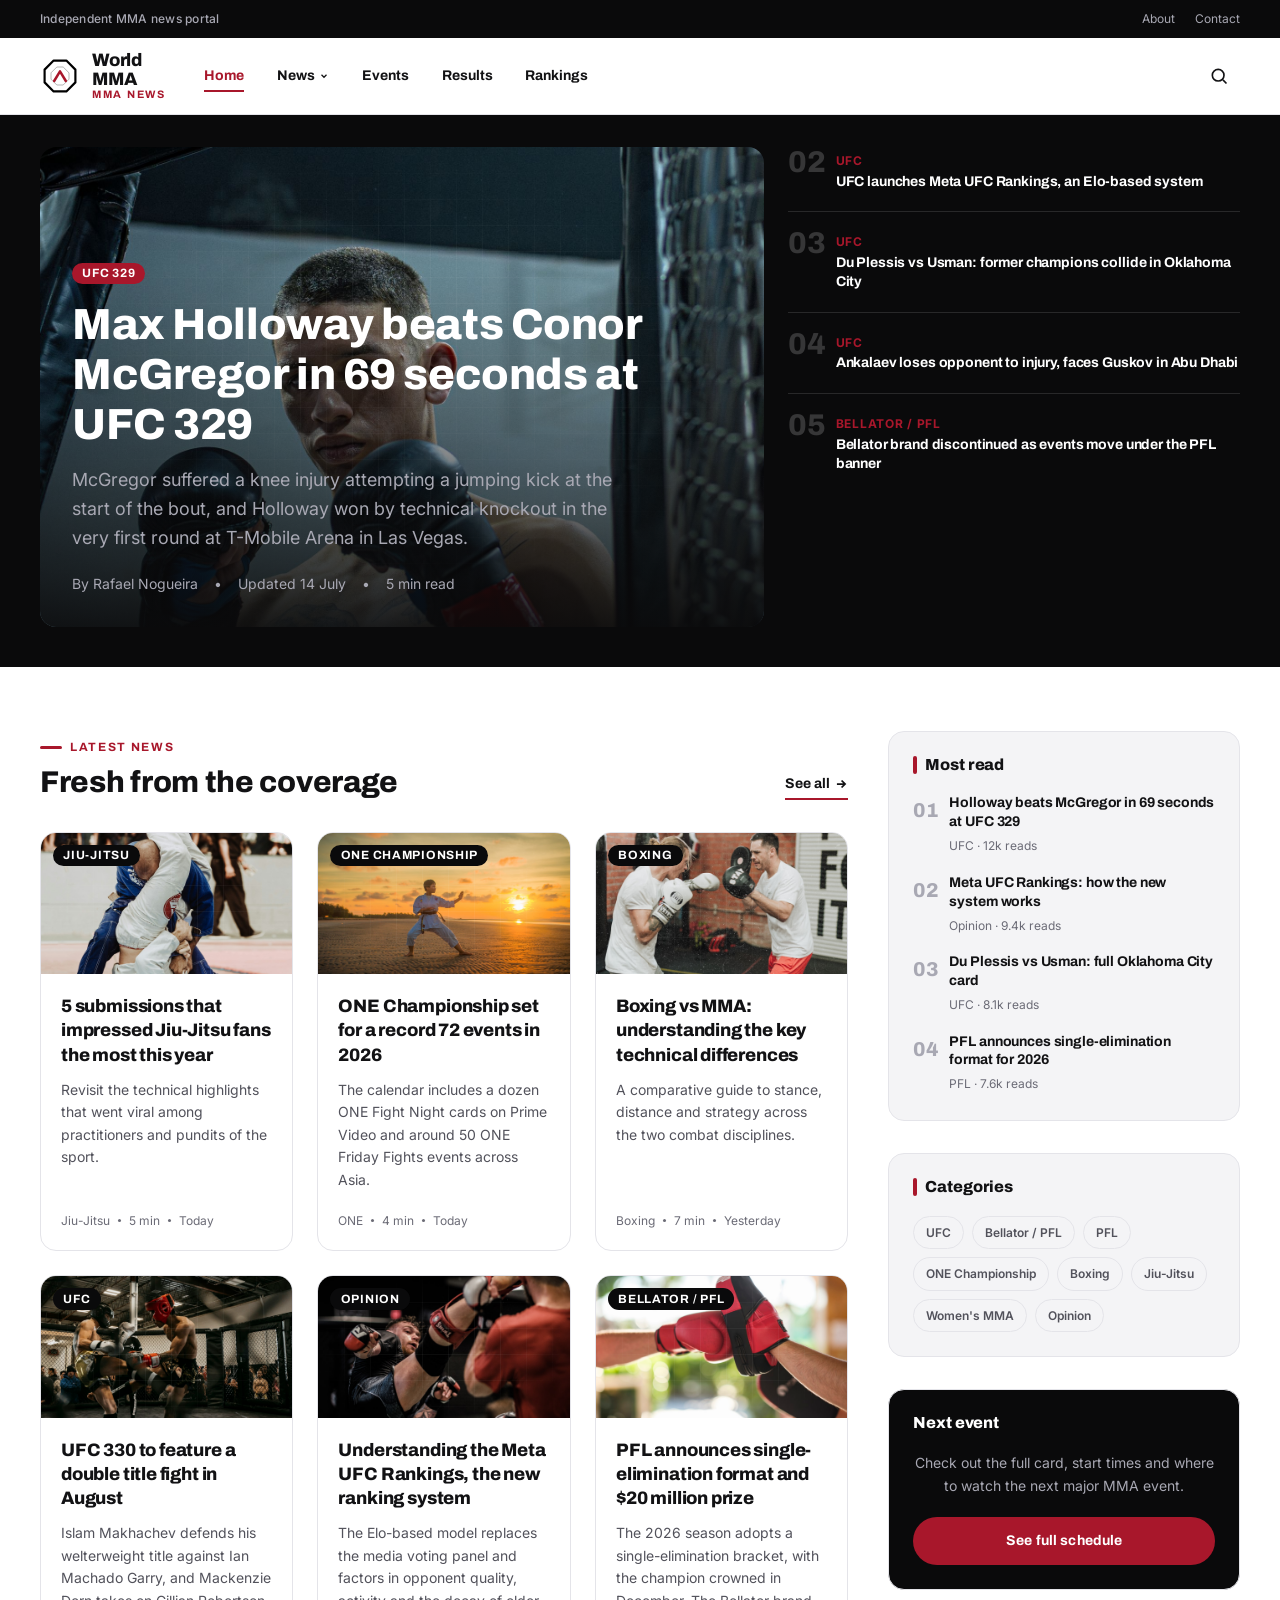
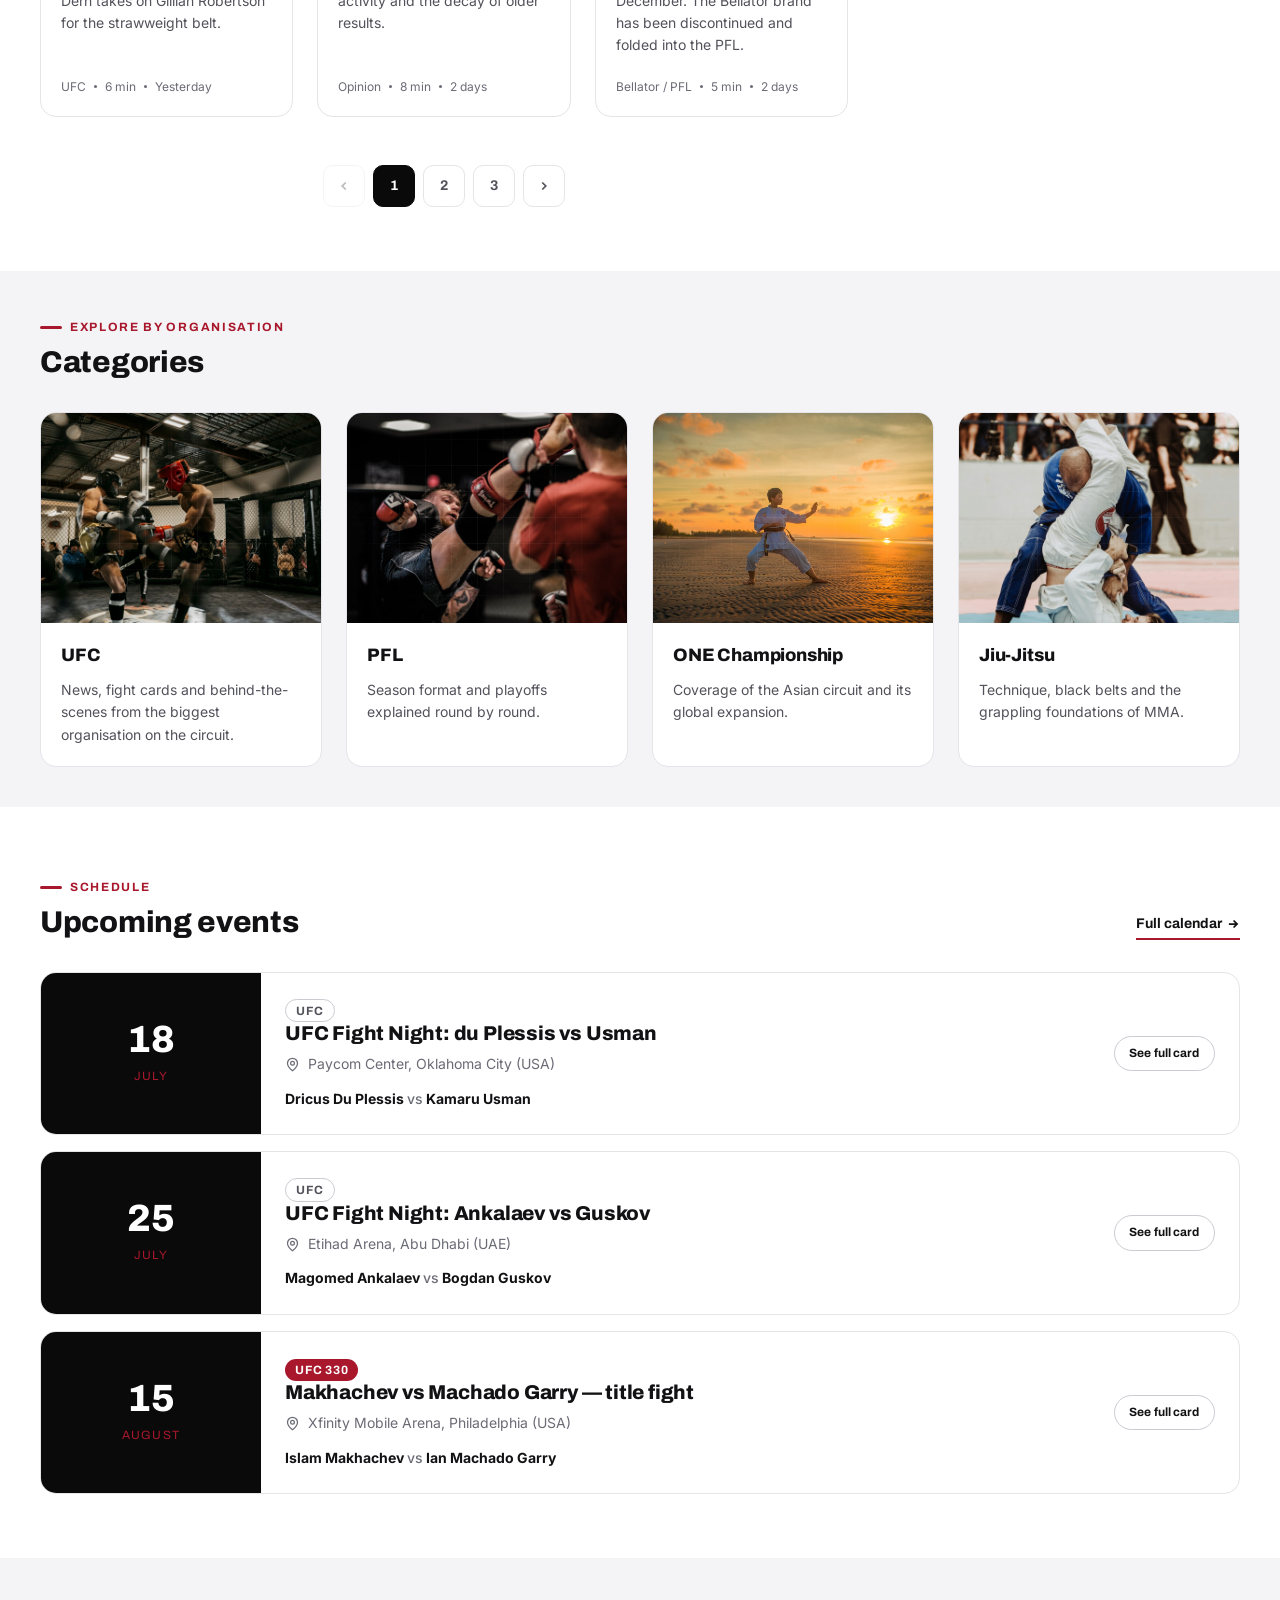
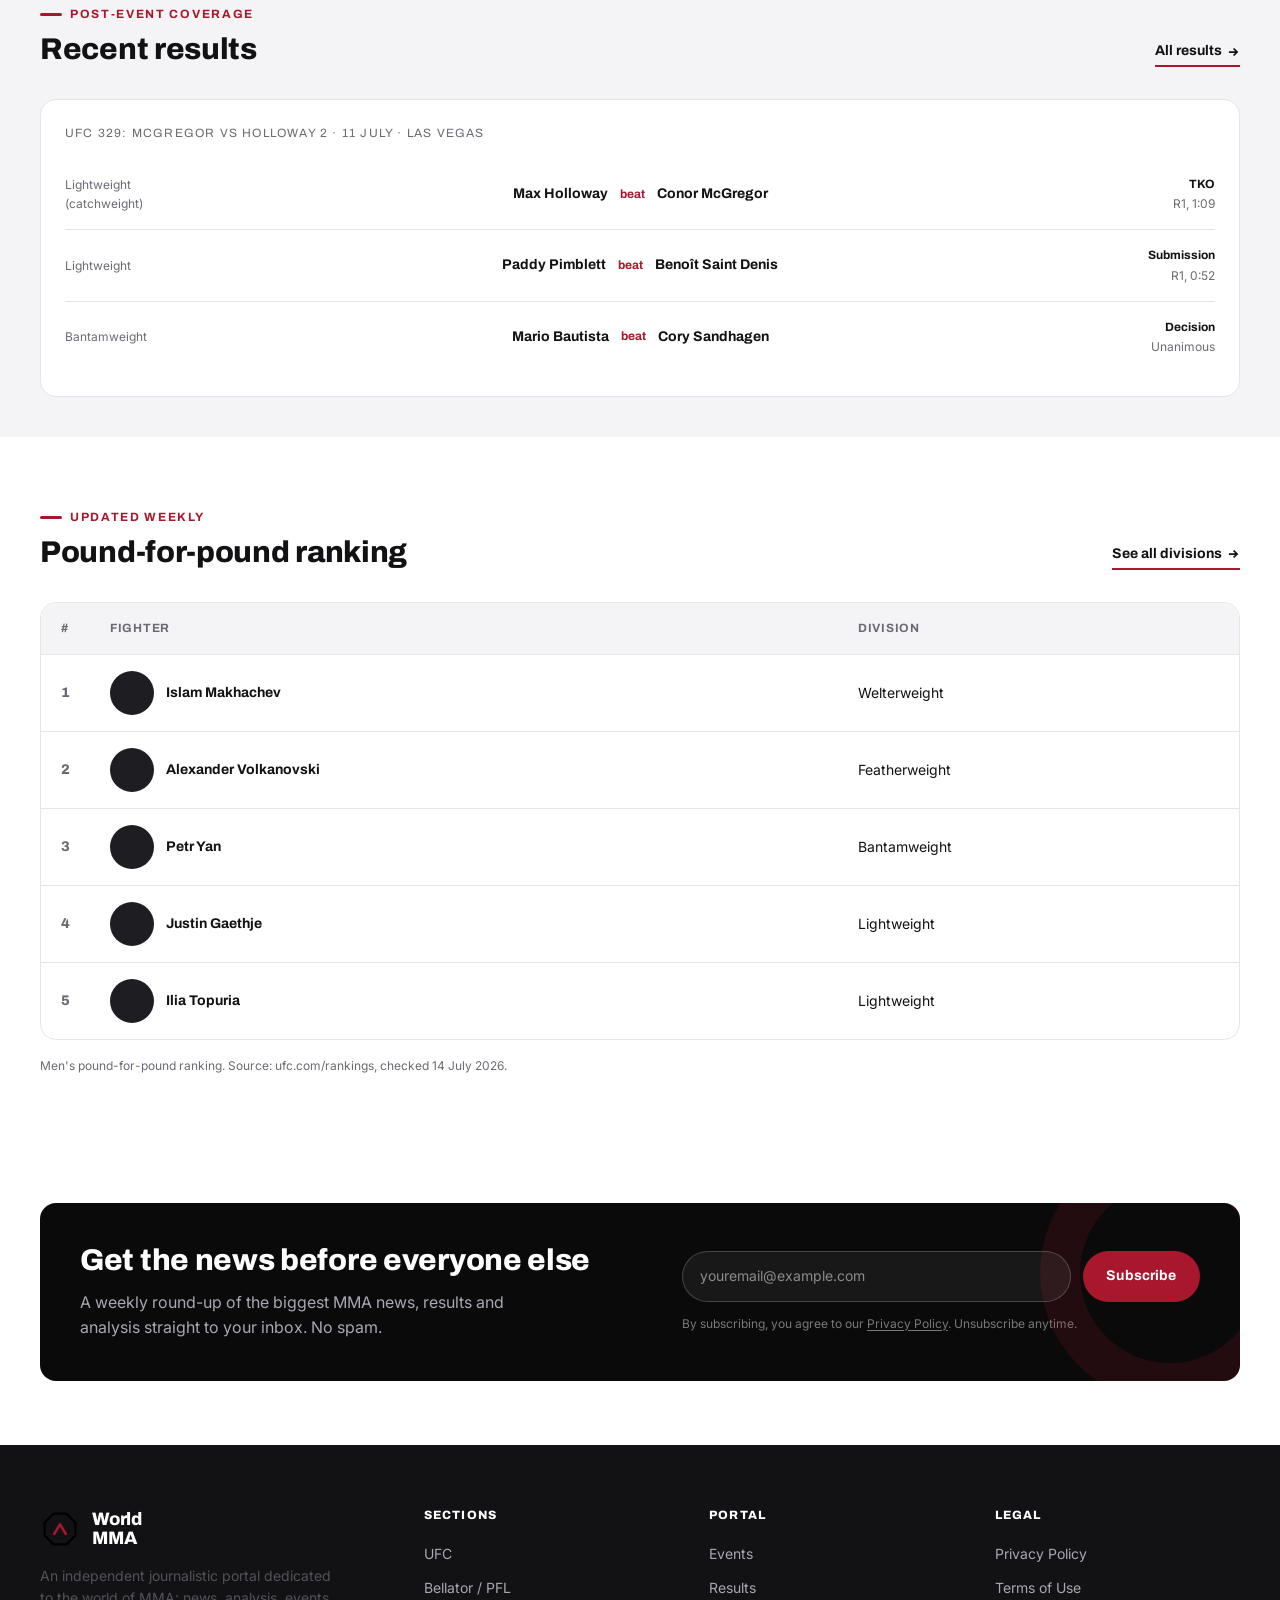
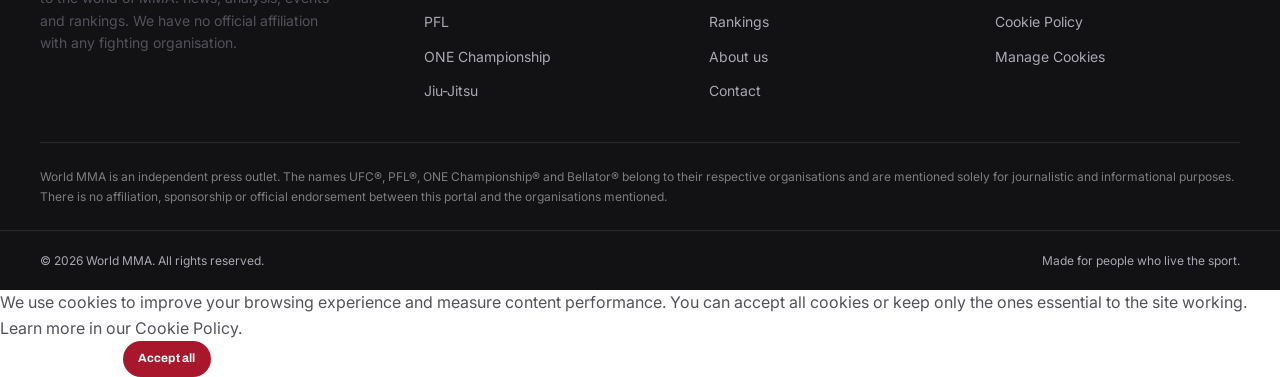
==== commit 6cfc5ea9: "Replace hero cage image with a solo, no-contact photo hero-mma-cage.jpg showed two shirtless fighter" ====
--- a/index.html
+++ b/index.html
@@ -193,7 +193,6 @@
         <nav class="topbar-links" aria-label="Institutional links">
           <a href="/pages/sobre.html">About</a>
           <a href="/pages/contato.html">Contact</a>
-          <a href="/pages/videos.html">Videos</a>
         </nav>
       </div>
     </div>
@@ -238,9 +237,6 @@
           <div class="nav-item">
             <a href="/pages/rankings.html" class="nav-link">Rankings</a>
           </div>
-          <div class="nav-item">
-            <a href="/pages/videos.html" class="nav-link">Videos</a>
-          </div>
           <div class="nav-item hide-desktop">
             <a href="/pages/sobre.html" class="nav-link">About</a>
           </div>
@@ -267,7 +263,7 @@
       <div class="container hero-grid">
         <article class="hero-main">
           <div class="media-frame ratio-16-9 tone-red">
-            <img src="/assets/images/hero-mma-cage.jpg" alt="Fighters in action inside the octagon during an MMA bout" loading="eager" width="1600" height="1067" />
+            <img src="/assets/images/hero-mma-cage.jpg" alt="Focused fighter standing alone inside the cage arena" loading="eager" width="1600" height="1067" />
           </div>
           <div class="hero-content">
             <span class="badge badge-accent">UFC 329</span>
@@ -387,7 +383,7 @@
                 <div class="card-media">
                   <span class="badge badge-dark">UFC</span>
                   <div class="media-frame ratio-16-9 tone-red">
-                    <img src="/assets/images/mma-wrestling-ring.jpg" alt="Fighters trading strikes in an MMA bout inside the octagon" loading="lazy" width="800" height="450" />
+                    <img src="/assets/images/mma-wrestling-ring.jpg" alt="Fighter shadow boxing alone inside a training ring" loading="lazy" width="800" height="450" />
                   </div>
                 </div>
                 <div class="card-body">
@@ -403,7 +399,7 @@
                 <div class="card-media">
                   <span class="badge badge-dark">Opinion</span>
                   <div class="media-frame ratio-16-9">
-                    <img src="/assets/images/mma-gloves-action.jpg" alt="Close-up of an MMA strike with gloves during training" loading="lazy" width="800" height="450" />
+                    <img src="/assets/images/mma-gloves-action.jpg" alt="Boxer practising shadow boxing technique outdoors" loading="lazy" width="800" height="450" />
                   </div>
                 </div>
                 <div class="card-body">
@@ -518,7 +514,7 @@
           <a class="card" href="/pages/categoria.html?cat=ufc" style="text-decoration:none;">
             <div class="card-media">
               <div class="media-frame ratio-4-3 tone-red">
-                <img src="/assets/images/mma-wrestling-ring.jpg" alt="Fighters trading strikes in an MMA bout inside the octagon" loading="lazy" width="600" height="450" />
+                <img src="/assets/images/mma-wrestling-ring.jpg" alt="Fighter shadow boxing alone inside a training ring" loading="lazy" width="600" height="450" />
               </div>
             </div>
             <div class="card-body">
@@ -529,7 +525,7 @@
           <a class="card" href="/pages/categoria.html?cat=pfl" style="text-decoration:none;">
             <div class="card-media">
               <div class="media-frame ratio-4-3">
-                <img src="/assets/images/mma-gloves-action.jpg" alt="Close-up of an MMA strike with gloves during training" loading="lazy" width="600" height="450" />
+                <img src="/assets/images/mma-gloves-action.jpg" alt="Boxer practising shadow boxing technique outdoors" loading="lazy" width="600" height="450" />
               </div>
             </div>
             <div class="card-body">
@@ -744,67 +740,6 @@
       </div>
     </section>
 
-    <!-- =================== VIDEOS =================== -->
-    <section class="section section--tight" style="background:var(--bg-subtle);" aria-label="Videos">
-      <div class="container">
-        <div class="section-head">
-          <div>
-            <span class="section-eyebrow">Watch</span>
-            <h2 class="section-title">Featured videos</h2>
-          </div>
-          <a href="/pages/videos.html" class="section-link">
-            See more videos
-            <svg width="14" height="14" viewBox="0 0 24 24" fill="none" stroke="currentColor" stroke-width="3"><path d="M5 12h14M13 6l6 6-6 6"/></svg>
-          </a>
-        </div>
-
-        <div class="grid grid-cols-3">
-          <article class="card">
-            <div class="card-media">
-              <button type="button" class="play-button" data-video-trigger="Best moments: UFC 329" aria-label="Watch: UFC 329 best moments">
-                <svg viewBox="0 0 24 24" fill="currentColor"><path d="M8 5v14l11-7z"/></svg>
-              </button>
-              <div class="media-frame ratio-16-9 tone-red">
-                <img src="/assets/images/hero-mma-cage.jpg" alt="Fighters in action inside the octagon during an MMA bout" loading="lazy" width="800" height="450" />
-              </div>
-              <span class="duration-tag">6:24</span>
-            </div>
-            <div class="card-body">
-              <h3 class="card-title">Best moments: UFC 329</h3>
-            </div>
-          </article>
-          <article class="card">
-            <div class="card-media">
-              <button type="button" class="play-button" data-video-trigger="Du Plessis vs Usman: full preview" aria-label="Watch: Du Plessis vs Usman, full preview">
-                <svg viewBox="0 0 24 24" fill="currentColor"><path d="M8 5v14l11-7z"/></svg>
-              </button>
-              <div class="media-frame ratio-16-9">
-                <img src="/assets/images/mma-gloves-action.jpg" alt="Close-up of an MMA strike with gloves during training" loading="lazy" width="800" height="450" />
-              </div>
-              <span class="duration-tag">9:12</span>
-            </div>
-            <div class="card-body">
-              <h3 class="card-title">Du Plessis vs Usman: full preview</h3>
-            </div>
-          </article>
-          <article class="card">
-            <div class="card-media">
-              <button type="button" class="play-button" data-video-trigger="Meta UFC Rankings: how the new system works" aria-label="Watch: Meta UFC Rankings, how the new system works">
-                <svg viewBox="0 0 24 24" fill="currentColor"><path d="M8 5v14l11-7z"/></svg>
-              </button>
-              <div class="media-frame ratio-16-9 tone-red">
-                <img src="/assets/images/boxing-glove-red.jpg" alt="Close-up of a fight glove during training" loading="lazy" width="800" height="450" />
-              </div>
-              <span class="duration-tag">11:05</span>
-            </div>
-            <div class="card-body">
-              <h3 class="card-title">Meta UFC Rankings: how the new system works</h3>
-            </div>
-          </article>
-        </div>
-      </div>
-    </section>
-
     <!-- =================== NEWSLETTER =================== -->
     <section class="section">
       <div class="container">
@@ -860,7 +795,6 @@
           <a href="/pages/eventos.html">Events</a>
           <a href="/pages/resultados.html">Results</a>
           <a href="/pages/rankings.html">Rankings</a>
-          <a href="/pages/videos.html">Videos</a>
           <a href="/pages/sobre.html">About us</a>
           <a href="/pages/contato.html">Contact</a>
         </div>
@@ -914,21 +848,6 @@
     </div>
   </div>
 
-  <div class="modal" id="videoModal" role="dialog" aria-modal="true" aria-labelledby="videoModalTitle" tabindex="-1">
-    <div class="modal-header">
-      <h2 class="modal-title" id="videoModalTitle" data-video-title>Video</h2>
-      <button type="button" class="modal-close" data-close-modal aria-label="Close video">
-        <svg width="20" height="20" viewBox="0 0 24 24" fill="none" stroke="currentColor" stroke-width="2"><path d="M18 6 6 18M6 6l12 12"/></svg>
-      </button>
-    </div>
-    <div class="modal-body">
-      <div class="media-frame ratio-16-9 tone-red" style="border-radius:var(--radius-md);">
-        <svg class="octagon-mark" viewBox="0 0 48 48" fill="none" aria-hidden="true"><path d="M31.65 5.52 L42.48 16.35 L42.48 31.65 L31.65 42.48 L16.35 42.48 L5.52 31.65 L5.52 16.35 L16.35 5.52 Z" stroke="currentColor" stroke-width="2"/></svg>
-      </div>
-      <p class="form-hint">Demo player — connect your preferred video platform (YouTube, Vimeo or your own player) in this space.</p>
-    </div>
-  </div>
-
   <div class="toast-region" aria-live="polite" aria-atomic="true"></div>
   <button type="button" class="back-to-top" aria-label="Back to top">
     <svg width="18" height="18" viewBox="0 0 24 24" fill="none" stroke="currentColor" stroke-width="2.5"><path d="M12 19V5M5 12l7-7 7 7"/></svg>
